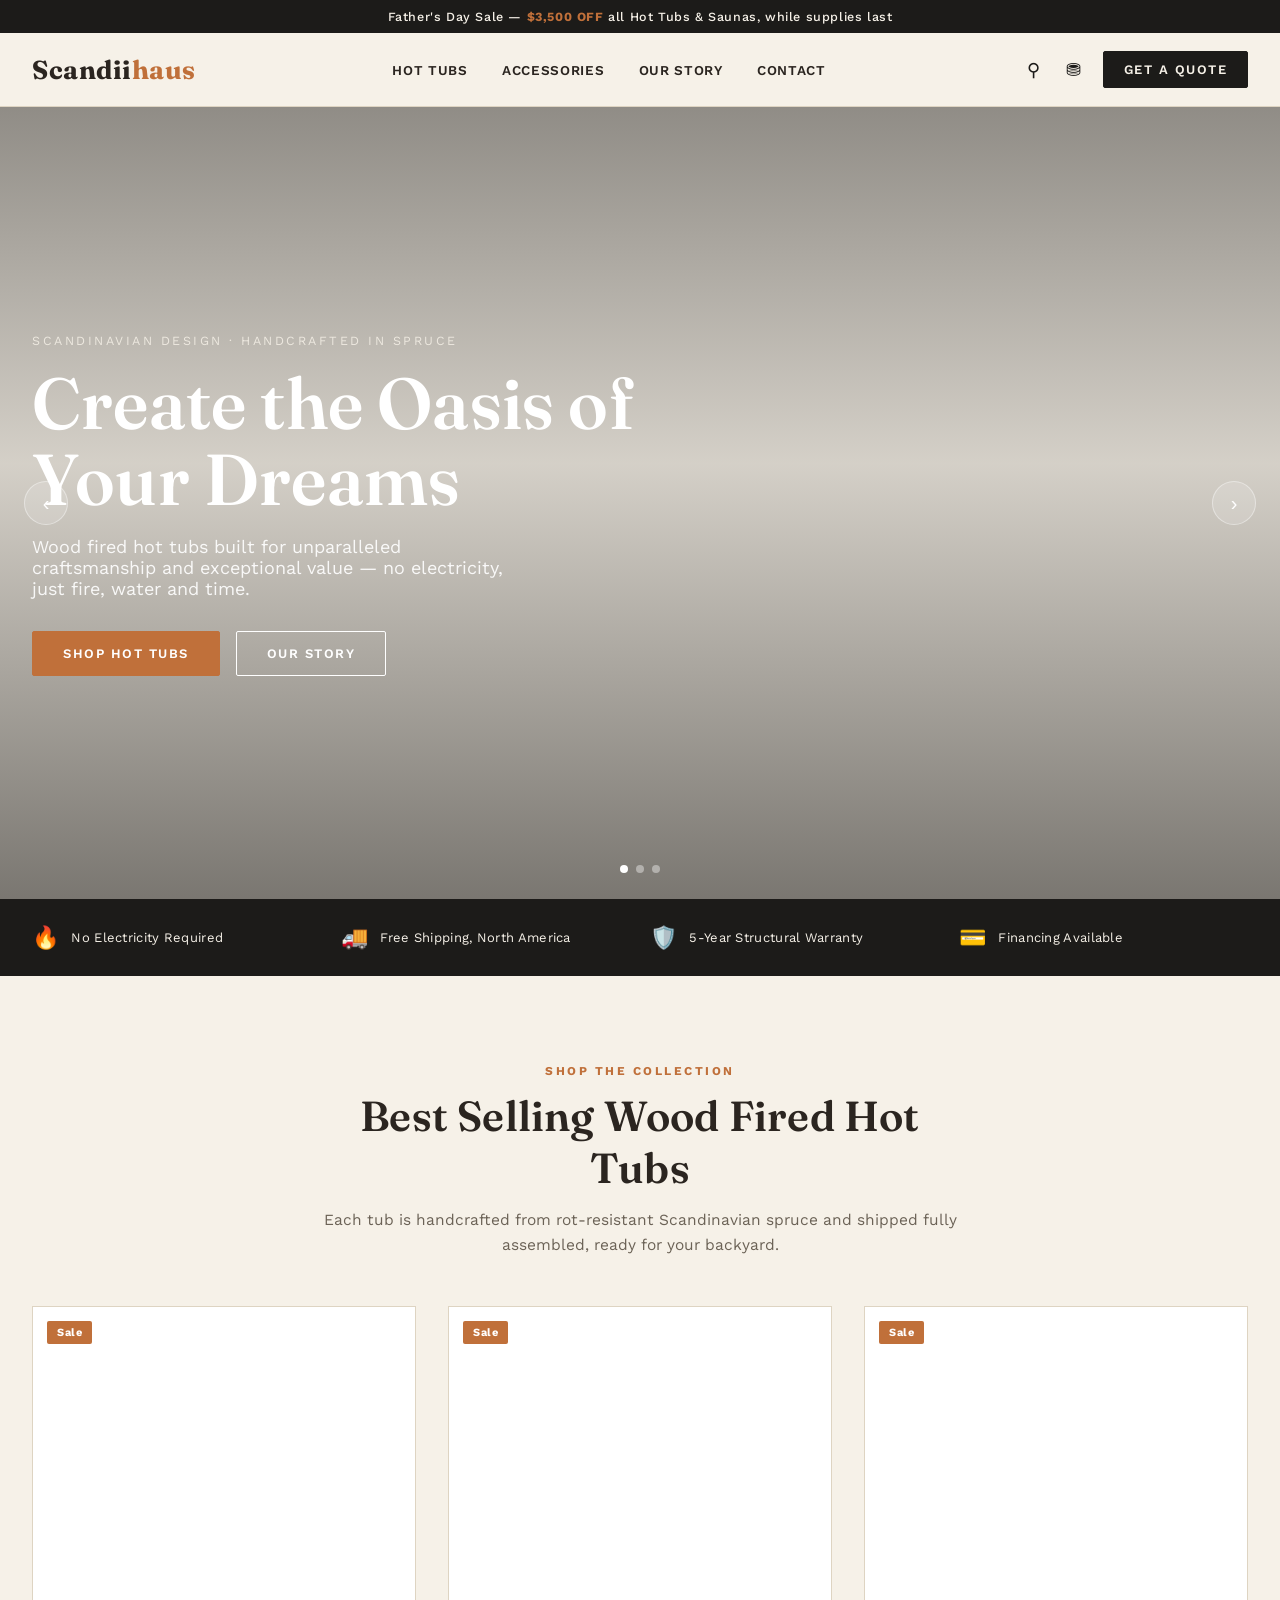
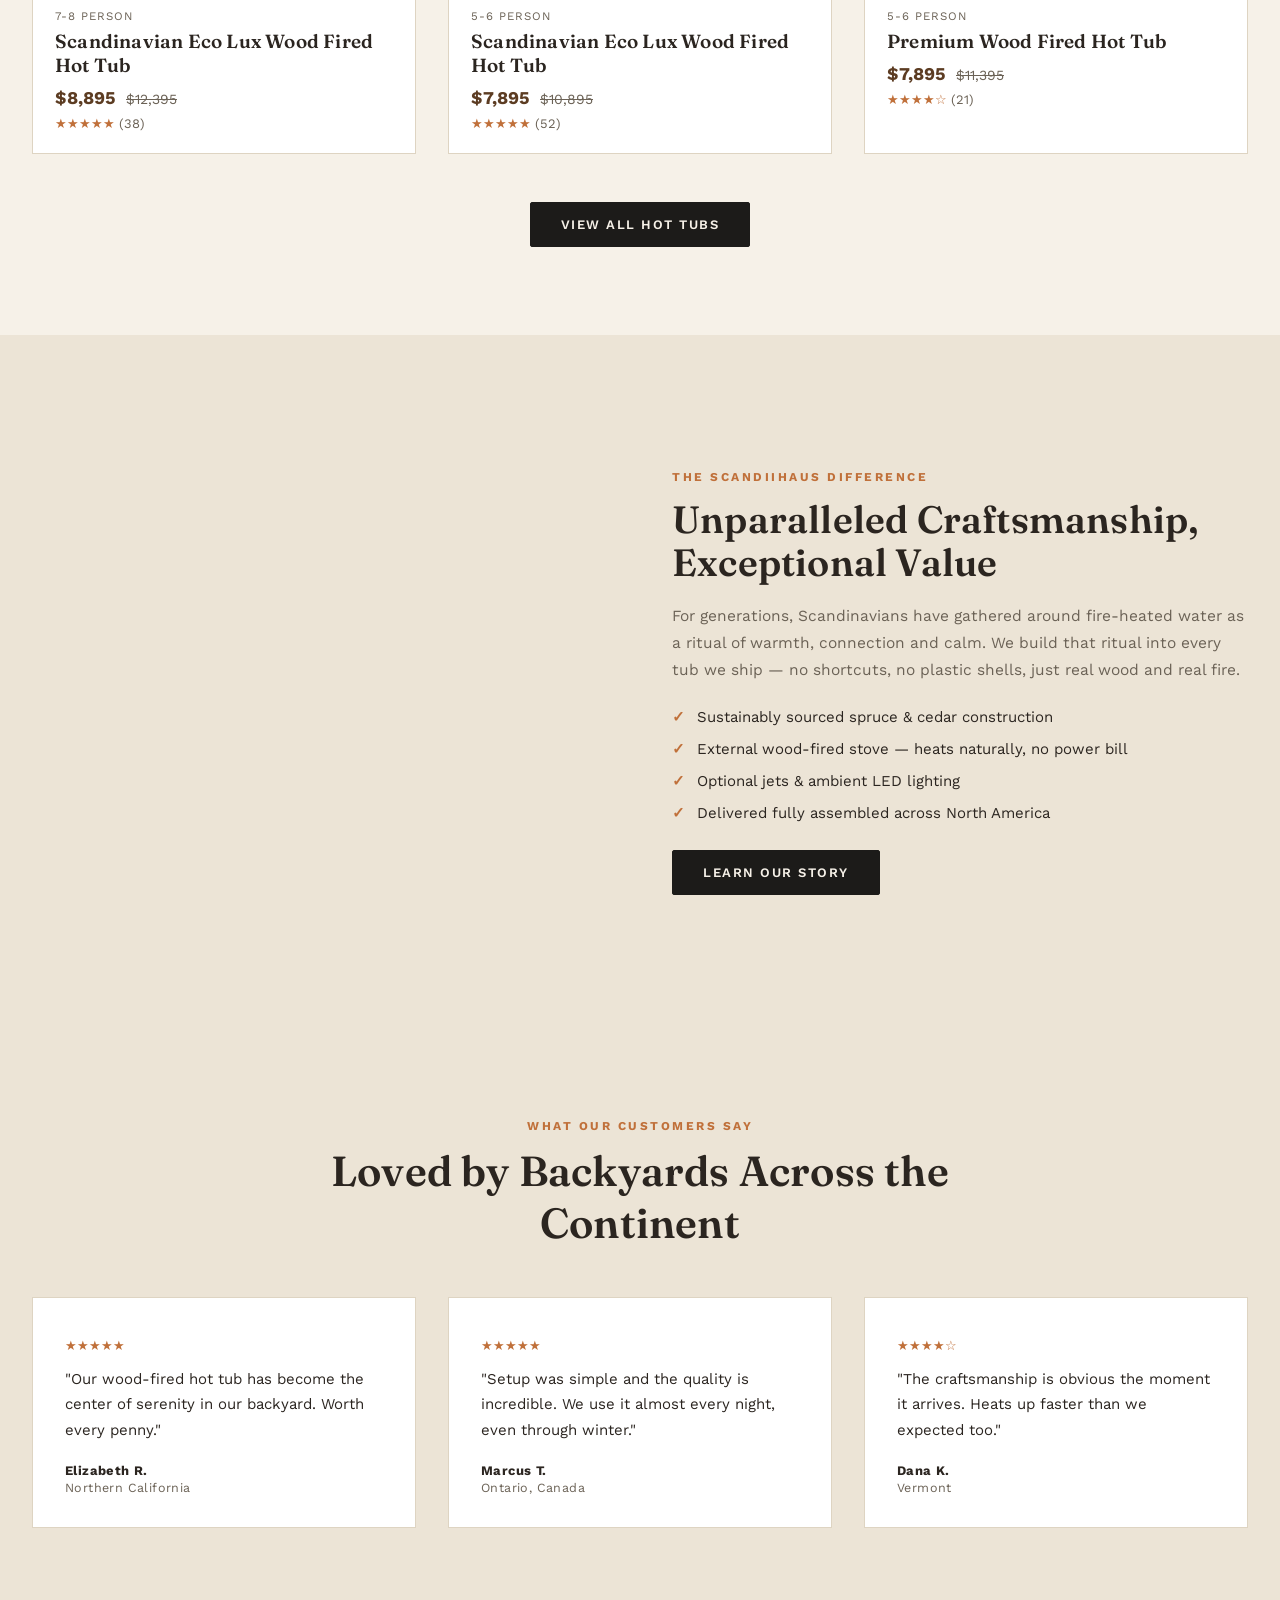
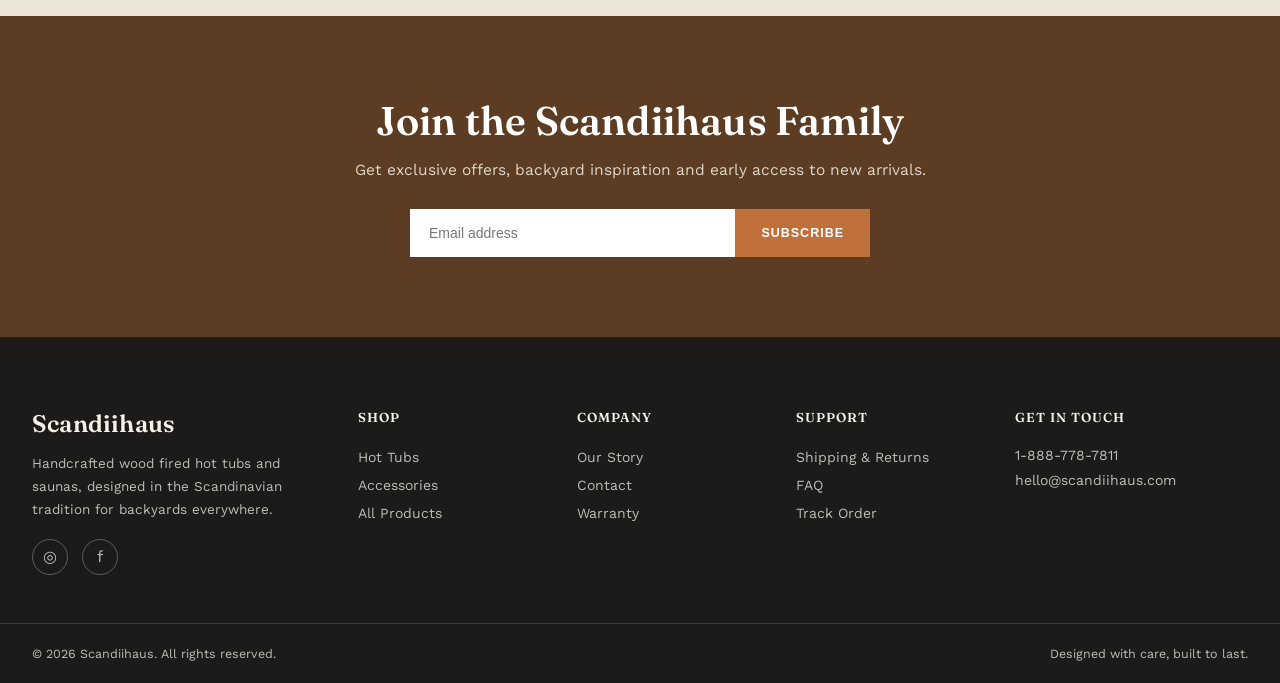
==== index.html @ f9e0d04f "Initial commit: Scandiihaus wood fired hot tub site Static site rebuilding scandiihaus.com off Wix, " ====
<!DOCTYPE html>
<html lang="en">
<head>
<meta charset="UTF-8">
<meta name="viewport" content="width=device-width, initial-scale=1.0">
<title>Scandiihaus | Wood Fired Hot Tubs &amp; Saunas — Create the Oasis of Your Dreams</title>
<meta name="description" content="Handcrafted Scandinavian wood fired hot tubs. Unparalleled craftsmanship, exceptional value, free shipping across North America.">
<link rel="preconnect" href="https://fonts.googleapis.com">
<link rel="preconnect" href="https://fonts.gstatic.com" crossorigin>
<link href="https://fonts.googleapis.com/css2?family=Fraunces:opsz,wght@9..144,500;9..144,600;9..144,700&family=Work+Sans:wght@400;500;600;700&display=swap" rel="stylesheet">
<link rel="stylesheet" href="css/style.css">
</head>
<body>

<div class="announce-bar">Father's Day Sale — <span>$3,500 OFF</span> all Hot Tubs &amp; Saunas, while supplies last</div>

<header class="site-header">
  <div class="nav-main">
    <button class="hamburger" id="hamburgerBtn" aria-label="Open menu">☰</button>
    <a href="index.html" class="nav-logo">Scandii<span>haus</span></a>
    <ul class="nav-links">
      <li class="has-dropdown">
        <a href="shop.html">Hot Tubs</a>
        <div class="dropdown">
          <div class="dropdown-col">
            <h4>Shop Hot Tubs</h4>
            <a href="shop.html?cat=hot-tubs">All Hot Tubs</a>
            <a href="product.html?id=eco-lux-7-8">Eco Lux 7-8 Person</a>
            <a href="product.html?id=eco-lux-5-6">Eco Lux 5-6 Person</a>
            <a href="product.html?id=premium-5-6">Premium 5-6 Person</a>
          </div>
          <div class="dropdown-col">
            <h4>Accessories</h4>
            <a href="shop.html?cat=accessories">All Accessories</a>
            <a href="product.html?id=insulated-cover">Insulated Covers</a>
            <a href="product.html?id=led-light-kit">LED Light Kits</a>
            <a href="product.html?id=hot-tub-steps">Cedar Steps</a>
          </div>
          <div class="dropdown-promo">
            <img src="https://images.unsplash.com/photo-1571055107559-3e67626fa8be?q=80&w=600&auto=format&fit=crop" alt="Eco Lux hot tub">
            <p>Save up to $3,500 this week</p>
          </div>
        </div>
      </li>
      <li><a href="shop.html?cat=accessories">Accessories</a></li>
      <li><a href="about.html">Our Story</a></li>
      <li><a href="contact.html">Contact</a></li>
    </ul>
    <div class="nav-right">
      <button class="nav-icon-btn" aria-label="Search">⚲</button>
      <button class="nav-icon-btn" id="cartBtn" aria-label="Cart">⛃<span class="cart-dot" id="cartDot"></span></button>
      <a href="contact.html" class="help-link btn btn-dark" style="padding:10px 20px;">Get a Quote</a>
    </div>
  </div>
</header>

<div class="mobile-nav-overlay" id="mobileNavOverlay">
  <button class="mobile-nav-close" id="mobileNavClose">×</button>
  <a href="shop.html?cat=hot-tubs">Hot Tubs</a>
  <a href="shop.html?cat=accessories">Accessories</a>
  <a href="about.html">Our Story</a>
  <a href="contact.html">Contact</a>
</div>

<section class="hero">
  <div class="hero-slide active" style="background-image:url('https://images.unsplash.com/photo-1571055107559-3e67626fa8be?q=80&w=1800&auto=format&fit=crop')"></div>
  <div class="hero-slide" style="background-image:url('https://images.unsplash.com/photo-1551734995-4dc7e5e4f8c5?q=80&w=1800&auto=format&fit=crop')"></div>
  <div class="hero-slide" style="background-image:url('https://images.unsplash.com/photo-1518684079-3c830dcef090?q=80&w=1800&auto=format&fit=crop')"></div>
  <div class="hero-overlay"></div>
  <button class="hero-arrow left" aria-label="Previous slide">‹</button>
  <button class="hero-arrow right" aria-label="Next slide">›</button>
  <div class="hero-content">
    <span class="eyebrow">Scandinavian Design · Handcrafted in Spruce</span>
    <h1>Create the Oasis of Your Dreams</h1>
    <p class="sub">Wood fired hot tubs built for unparalleled craftsmanship and exceptional value — no electricity, just fire, water and time.</p>
    <div class="hero-cta">
      <a href="shop.html" class="btn btn-ember">Shop Hot Tubs</a>
      <a href="about.html" class="btn btn-outline-light">Our Story</a>
    </div>
  </div>
  <div class="hero-dots">
    <span class="active"></span><span></span><span></span>
  </div>
</section>

<button class="scroll-top-btn" id="scrollTopBtn" aria-label="Scroll to top">↑</button>

<section class="usp-strip">
  <div class="container">
    <div class="usp-item"><span class="icon">🔥</span> No Electricity Required</div>
    <div class="usp-item"><span class="icon">🚚</span> Free Shipping, North America</div>
    <div class="usp-item"><span class="icon">🛡️</span> 5-Year Structural Warranty</div>
    <div class="usp-item"><span class="icon">💳</span> Financing Available</div>
  </div>
</section>

<section class="section-pad">
  <div class="container">
    <div class="section-head">
      <span class="eyebrow">Shop the Collection</span>
      <h2>Best Selling Wood Fired Hot Tubs</h2>
      <p>Each tub is handcrafted from rot-resistant Scandinavian spruce and shipped fully assembled, ready for your backyard.</p>
    </div>
    <div class="product-grid" id="homeProductGrid"></div>
    <div style="text-align:center;margin-top:48px;">
      <a href="shop.html" class="btn btn-dark">View All Hot Tubs</a>
    </div>
  </div>
</section>

<section class="section-pad" style="background:var(--cream-dark);">
  <div class="container">
    <div class="split">
      <div class="img-box" style="background-image:url('https://images.unsplash.com/photo-1601233749377-c1b2b6f6a8c6?q=80&w=1200&auto=format&fit=crop')"></div>
      <div class="split-text">
        <span class="eyebrow">The Scandiihaus Difference</span>
        <h2>Unparalleled Craftsmanship, Exceptional Value</h2>
        <p>For generations, Scandinavians have gathered around fire-heated water as a ritual of warmth, connection and calm. We build that ritual into every tub we ship — no shortcuts, no plastic shells, just real wood and real fire.</p>
        <ul class="feature-list">
          <li><span class="tick">✓</span> Sustainably sourced spruce &amp; cedar construction</li>
          <li><span class="tick">✓</span> External wood-fired stove — heats naturally, no power bill</li>
          <li><span class="tick">✓</span> Optional jets &amp; ambient LED lighting</li>
          <li><span class="tick">✓</span> Delivered fully assembled across North America</li>
        </ul>
        <a href="about.html" class="btn btn-dark" style="margin-top:28px;">Learn Our Story</a>
      </div>
    </div>
  </div>
</section>

<section class="section-pad testimonial-strip">
  <div class="container">
    <div class="section-head">
      <span class="eyebrow">What Our Customers Say</span>
      <h2>Loved by Backyards Across the Continent</h2>
    </div>
    <div class="testimonial-grid">
      <div class="testimonial-card">
        <div class="stars">★★★★★</div>
        <p class="quote">"Our wood-fired hot tub has become the center of serenity in our backyard. Worth every penny."</p>
        <p class="who">Elizabeth R.<span>Northern California</span></p>
      </div>
      <div class="testimonial-card">
        <div class="stars">★★★★★</div>
        <p class="quote">"Setup was simple and the quality is incredible. We use it almost every night, even through winter."</p>
        <p class="who">Marcus T.<span>Ontario, Canada</span></p>
      </div>
      <div class="testimonial-card">
        <div class="stars">★★★★☆</div>
        <p class="quote">"The craftsmanship is obvious the moment it arrives. Heats up faster than we expected too."</p>
        <p class="who">Dana K.<span>Vermont</span></p>
      </div>
    </div>
  </div>
</section>

<section class="cta-banner">
  <h2>Join the Scandiihaus Family</h2>
  <p>Get exclusive offers, backyard inspiration and early access to new arrivals.</p>
  <form class="newsletter-form" onsubmit="event.preventDefault(); alert('Thanks for subscribing!');">
    <input type="email" placeholder="Email address" required>
    <button type="submit">Subscribe</button>
  </form>
</section>

<footer class="site-footer">
  <div class="footer-top">
    <div class="footer-brand">
      <h3>Scandiihaus</h3>
      <p>Handcrafted wood fired hot tubs and saunas, designed in the Scandinavian tradition for backyards everywhere.</p>
      <div class="footer-social">
        <a href="#" aria-label="Instagram">◎</a>
        <a href="#" aria-label="Facebook">f</a>
      </div>
    </div>
    <div class="footer-col">
      <h4>Shop</h4>
      <a href="shop.html?cat=hot-tubs">Hot Tubs</a>
      <a href="shop.html?cat=accessories">Accessories</a>
      <a href="shop.html">All Products</a>
    </div>
    <div class="footer-col">
      <h4>Company</h4>
      <a href="about.html">Our Story</a>
      <a href="contact.html">Contact</a>
      <a href="contact.html">Warranty</a>
    </div>
    <div class="footer-col">
      <h4>Support</h4>
      <a href="contact.html">Shipping &amp; Returns</a>
      <a href="contact.html">FAQ</a>
      <a href="contact.html">Track Order</a>
    </div>
    <div class="footer-col footer-newsletter">
      <h4>Get In Touch</h4>
      <p>1-888-778-7811<br>hello@scandiihaus.com</p>
    </div>
  </div>
  <div class="footer-bottom">
    <p>© 2026 Scandiihaus. All rights reserved.</p>
    <p>Designed with care, built to last.</p>
  </div>
</footer>

<div class="cart-overlay" id="cartOverlay"></div>
<aside class="cart-sidebar" id="cartSidebar">
  <div class="cart-header">
    <h3>Your Bag</h3>
    <button class="cart-close" id="cartClose">×</button>
  </div>
  <div class="cart-items" id="cartItems"></div>
  <div class="cart-footer">
    <div class="cart-subtotal"><span>Subtotal</span><span id="cartSubtotal">$0.00</span></div>
    <button class="btn btn-dark btn-block" id="checkoutBtn">Checkout</button>
  </div>
</aside>

<script src="js/main.js"></script>
<script>
loadProducts().then((products) => {
  const featured = products.filter(p => p.category === 'hot-tubs');
  const grid = document.getElementById('homeProductGrid');
  grid.innerHTML = featured.map(p => `
    <a href="product.html?id=${p.id}" class="product-card">
      <div class="thumb">
        ${p.badge ? `<span class="badge">${p.badge}</span>` : ''}
        <div class="img-box" style="background-image:url('${p.image}')"></div>
      </div>
      <div class="info">
        <p class="cap">${p.capacity}</p>
        <h3>${p.name}</h3>
        <div class="price-row">
          <span class="price-now">$${p.price.toLocaleString()}</span>
          ${p.compareAt ? `<span class="price-was">$${p.compareAt.toLocaleString()}</span>` : ''}
        </div>
        <div class="stars">${starString(p.rating)} <span style="color:var(--text-muted);">(${p.reviews})</span></div>
      </div>
    </a>`).join('');
});
</script>
</body>
</html>
---- css/style.css ----
/* ===== Design tokens ===== */
:root{
  --charcoal:#1c1b19;
  --charcoal-soft:#2a2824;
  --cream:#f6f1e8;
  --cream-dark:#ece4d6;
  --wood:#7a5230;
  --wood-dark:#5c3c22;
  --ember:#c0703a;
  --ember-dark:#a4582a;
  --text:#2b2520;
  --text-muted:#6b6256;
  --white:#ffffff;
  --border:#ded4c2;
  --radius:2px;
  --serif:'Fraunces', Georgia, serif;
  --sans:'Work Sans', Arial, sans-serif;
  --maxw:1280px;
}

*{box-sizing:border-box;}
html{scroll-behavior:smooth;}
body{
  margin:0;
  font-family:var(--sans);
  color:var(--text);
  background:var(--cream);
  -webkit-font-smoothing:antialiased;
}
img{max-width:100%;display:block;}
a{color:inherit;text-decoration:none;}
ul{margin:0;padding:0;list-style:none;}
h1,h2,h3,h4{font-family:var(--serif);font-weight:600;margin:0;letter-spacing:.2px;}
p{margin:0;}
.container{max-width:var(--maxw);margin:0 auto;padding:0 32px;}
section{position:relative;}

.btn{
  display:inline-flex;align-items:center;justify-content:center;gap:8px;
  padding:14px 30px;font-family:var(--sans);font-size:13px;font-weight:600;
  letter-spacing:1.5px;text-transform:uppercase;border:1px solid var(--charcoal);
  border-radius:var(--radius);cursor:pointer;transition:all .25s ease;background:transparent;color:var(--charcoal);
}
.btn-dark{background:var(--charcoal);color:var(--cream);border-color:var(--charcoal);}
.btn-dark:hover{background:var(--wood-dark);border-color:var(--wood-dark);}
.btn-ember{background:var(--ember);color:#fff;border-color:var(--ember);}
.btn-ember:hover{background:var(--ember-dark);border-color:var(--ember-dark);}
.btn-outline-light{border-color:#fff;color:#fff;}
.btn-outline-light:hover{background:#fff;color:var(--charcoal);}
.btn-block{width:100%;}

/* ===== Top announcement bar ===== */
.announce-bar{
  background:var(--charcoal);color:var(--cream);
  text-align:center;font-size:12.5px;letter-spacing:.6px;
  padding:9px 16px;font-weight:500;
}
.announce-bar span{color:var(--ember);font-weight:700;}

/* ===== Header ===== */
.site-header{
  position:sticky;top:0;z-index:500;background:var(--cream);
  border-bottom:1px solid var(--border);
}
.nav-main{
  max-width:var(--maxw);margin:0 auto;padding:18px 32px;
  display:flex;align-items:center;justify-content:space-between;gap:24px;
}
.nav-logo{font-family:var(--serif);font-size:26px;font-weight:700;letter-spacing:.5px;white-space:nowrap;}
.nav-logo span{color:var(--ember);}
.nav-links{display:flex;align-items:center;gap:34px;}
.nav-links>li{position:relative;}
.nav-links a{font-size:13.5px;font-weight:600;letter-spacing:.7px;text-transform:uppercase;padding:6px 0;}
.nav-links a:hover{color:var(--ember);}
.nav-right{display:flex;align-items:center;gap:18px;}
.nav-icon-btn{
  background:none;border:none;font-size:18px;cursor:pointer;color:var(--charcoal);
  position:relative;padding:4px;
}
.cart-dot{
  position:absolute;top:-2px;right:-4px;background:var(--ember);color:#fff;
  font-size:10px;font-weight:700;border-radius:50%;width:16px;height:16px;
  display:flex;align-items:center;justify-content:center;
}
.hamburger{display:none;background:none;border:none;font-size:22px;cursor:pointer;}

/* dropdown */
.has-dropdown{position:relative;}
.dropdown{
  position:absolute;top:calc(100% + 18px);left:50%;transform:translateX(-50%);
  background:var(--white);border:1px solid var(--border);min-width:560px;
  display:none;padding:28px;gap:36px;box-shadow:0 18px 40px rgba(0,0,0,.12);
}
.has-dropdown:hover .dropdown{display:flex;}
.dropdown-col h4{font-size:11px;letter-spacing:1px;text-transform:uppercase;color:var(--text-muted);margin-bottom:14px;}
.dropdown-col a{display:block;font-size:14px;font-weight:500;text-transform:none;letter-spacing:0;padding:6px 0;}
.dropdown-col a:hover{color:var(--ember);}
.dropdown-promo{width:200px;}
.dropdown-promo img{height:130px;object-fit:cover;border-radius:var(--radius);}
.dropdown-promo p{margin-top:10px;font-size:13px;font-weight:600;}

.mobile-nav-overlay{
  position:fixed;inset:0;background:var(--charcoal);z-index:900;
  display:flex;flex-direction:column;gap:22px;padding:90px 32px 32px;
  transform:translateX(-100%);transition:transform .35s ease;
}
.mobile-nav-overlay.open{transform:translateX(0);}
.mobile-nav-overlay a{color:var(--cream);font-size:20px;font-family:var(--serif);}
.mobile-nav-close{position:absolute;top:24px;right:24px;background:none;border:none;color:var(--cream);font-size:28px;cursor:pointer;}

/* ===== Hero ===== */
.hero{
  position:relative;height:88vh;min-height:560px;overflow:hidden;
  display:flex;align-items:center;
}
.hero-slide{
  position:absolute;inset:0;background-size:cover;background-position:center;
  opacity:0;transition:opacity 1s ease;
}
.hero-slide.active{opacity:1;}
.hero-overlay{position:absolute;inset:0;background:linear-gradient(180deg,rgba(20,18,15,.45) 0%,rgba(20,18,15,.15) 45%,rgba(20,18,15,.55) 100%);}
.hero-content{position:relative;z-index:2;color:#fff;max-width:var(--maxw);margin:0 auto;padding:0 32px;width:100%;}
.hero-content .eyebrow{display:inline-block;font-size:12.5px;letter-spacing:2.5px;text-transform:uppercase;color:var(--cream);opacity:.85;margin-bottom:18px;}
.hero-content h1{font-size:clamp(38px,6vw,72px);line-height:1.05;max-width:680px;margin-bottom:18px;}
.hero-content p.sub{font-size:18px;max-width:480px;margin-bottom:32px;color:rgba(255,255,255,.9);}
.hero-cta{display:flex;gap:16px;flex-wrap:wrap;}
.hero-arrow{
  position:absolute;top:50%;transform:translateY(-50%);z-index:3;
  background:rgba(255,255,255,.15);border:1px solid rgba(255,255,255,.4);color:#fff;
  width:44px;height:44px;border-radius:50%;cursor:pointer;font-size:20px;
}
.hero-arrow.left{left:24px;}.hero-arrow.right{right:24px;}
.hero-dots{position:absolute;bottom:26px;left:50%;transform:translateX(-50%);display:flex;gap:8px;z-index:3;}
.hero-dots span{width:8px;height:8px;border-radius:50%;background:rgba(255,255,255,.4);cursor:pointer;}
.hero-dots span.active{background:#fff;}

/* ===== USP strip ===== */
.usp-strip{background:var(--charcoal);color:var(--cream);}
.usp-strip .container{
  display:grid;grid-template-columns:repeat(4,1fr);
  padding:26px 32px;gap:20px;
}
.usp-item{display:flex;align-items:center;gap:12px;font-size:13px;letter-spacing:.3px;}
.usp-item .icon{font-size:22px;color:var(--ember);}

/* ===== Section heading ===== */
.section-head{text-align:center;max-width:640px;margin:0 auto 48px;}
.section-head .eyebrow{display:block;font-size:12px;letter-spacing:2.5px;text-transform:uppercase;color:var(--ember);font-weight:700;margin-bottom:12px;}
.section-head h2{font-size:clamp(28px,4vw,42px);margin-bottom:14px;}
.section-head p{color:var(--text-muted);font-size:15.5px;line-height:1.6;}

.section-pad{padding:88px 0;}

/* ===== Category grid ===== */
.category-grid{
  display:grid;grid-template-columns:repeat(3,1fr);gap:24px;
}
.category-cell{position:relative;display:block;height:420px;overflow:hidden;border-radius:var(--radius);}
.category-cell .img-box{position:absolute;inset:0;background-size:cover;background-position:center;transition:transform .6s ease;}
.category-cell:hover .img-box{transform:scale(1.06);}
.category-cell::after{content:"";position:absolute;inset:0;background:linear-gradient(180deg,rgba(0,0,0,0) 40%,rgba(0,0,0,.65) 100%);}
.category-cell .cat-label{position:absolute;left:24px;bottom:24px;z-index:2;color:#fff;}
.category-cell .cat-label h3{font-size:24px;margin-bottom:6px;}
.category-cell .cat-label span{font-size:13px;letter-spacing:.6px;text-decoration:underline;}

/* ===== Product grid ===== */
.product-grid{display:grid;grid-template-columns:repeat(3,1fr);gap:32px;}
.product-card{display:block;background:var(--white);border:1px solid var(--border);overflow:hidden;transition:box-shadow .25s ease;}
.product-card:hover{box-shadow:0 16px 32px rgba(0,0,0,.08);}
.product-card .thumb{position:relative;height:280px;overflow:hidden;}
.product-card .thumb img,.product-card .thumb .img-box{width:100%;height:100%;object-fit:cover;background-size:cover;background-position:center;transition:transform .5s ease;}
.product-card:hover .thumb img,.product-card:hover .thumb .img-box{transform:scale(1.05);}
.badge{position:absolute;top:14px;left:14px;background:var(--ember);color:#fff;font-size:11px;font-weight:700;letter-spacing:.6px;padding:5px 10px;border-radius:var(--radius);}
.product-card .info{padding:22px;}
.product-card .cap{font-size:11.5px;letter-spacing:1px;text-transform:uppercase;color:var(--text-muted);margin-bottom:6px;}
.product-card h3{font-size:19px;margin-bottom:10px;}
.price-row{display:flex;align-items:baseline;gap:10px;}
.price-now{font-size:18px;font-weight:700;color:var(--wood-dark);}
.price-was{font-size:14px;color:var(--text-muted);text-decoration:line-through;}
.stars{color:var(--ember);font-size:13px;margin-top:8px;}

/* ===== Story / split section ===== */
.split{display:grid;grid-template-columns:1fr 1fr;gap:64px;align-items:center;}
.split .img-box{height:520px;background-size:cover;background-position:center;border-radius:var(--radius);}
.split-text .eyebrow{display:block;font-size:12px;letter-spacing:2.5px;text-transform:uppercase;color:var(--ember);font-weight:700;margin-bottom:14px;}
.split-text h2{font-size:clamp(26px,3.6vw,38px);margin-bottom:18px;line-height:1.15;}
.split-text p{color:var(--text-muted);font-size:15.5px;line-height:1.75;margin-bottom:16px;}
.feature-list{margin-top:24px;display:flex;flex-direction:column;gap:14px;}
.feature-list li{display:flex;gap:12px;font-size:15px;align-items:flex-start;}
.feature-list li .tick{color:var(--ember);font-weight:700;}

.split.reverse{grid-template-columns:1fr 1fr;}
.split.reverse .img-box{order:2;}
.split.reverse .split-text{order:1;}

/* ===== Testimonials ===== */
.testimonial-strip{background:var(--cream-dark);}
.testimonial-grid{display:grid;grid-template-columns:repeat(3,1fr);gap:32px;}
.testimonial-card{background:var(--white);padding:32px;border:1px solid var(--border);}
.testimonial-card .stars{margin-bottom:14px;}
.testimonial-card p.quote{font-size:15px;line-height:1.7;color:var(--text);margin-bottom:20px;}
.testimonial-card .who{font-size:13px;font-weight:700;letter-spacing:.4px;}
.testimonial-card .who span{display:block;font-weight:400;color:var(--text-muted);font-size:12.5px;margin-top:2px;}

/* ===== FAQ ===== */
.faq-list{max-width:760px;margin:0 auto;}
.faq-item{border-bottom:1px solid var(--border);}
.faq-q{display:flex;justify-content:space-between;align-items:center;padding:22px 4px;cursor:pointer;font-weight:600;font-size:15.5px;}
.faq-q .plus{font-size:20px;color:var(--ember);transition:transform .25s ease;}
.faq-item.open .faq-q .plus{transform:rotate(45deg);}
.faq-a{max-height:0;overflow:hidden;transition:max-height .3s ease;}
.faq-item.open .faq-a{max-height:300px;}
.faq-a p{padding:0 4px 22px;color:var(--text-muted);font-size:14.5px;line-height:1.7;}

/* ===== Newsletter / CTA ===== */
.cta-banner{background:var(--wood-dark);color:var(--cream);text-align:center;padding:80px 32px;}
.cta-banner h2{font-size:clamp(26px,4vw,40px);margin-bottom:16px;color:#fff;}
.cta-banner p{color:rgba(246,241,232,.85);margin-bottom:30px;font-size:15.5px;}
.newsletter-form{display:flex;justify-content:center;gap:0;max-width:460px;margin:0 auto;}
.newsletter-form input{flex:1;padding:15px 18px;border:1px solid transparent;font-size:14px;background:#fff;color:var(--text);}
.newsletter-form button{padding:15px 26px;border:none;background:var(--ember);color:#fff;font-weight:700;letter-spacing:1px;text-transform:uppercase;font-size:12.5px;cursor:pointer;}
.newsletter-form button:hover{background:var(--ember-dark);}

/* ===== Instagram strip ===== */
.insta-grid{display:grid;grid-template-columns:repeat(6,1fr);gap:6px;}
.insta-grid .img-box{height:160px;background-size:cover;background-position:center;}

/* ===== Footer ===== */
.site-footer{background:var(--charcoal);color:rgba(246,241,232,.75);}
.footer-top{padding:72px 32px 48px;display:grid;grid-template-columns:1.6fr 1fr 1fr 1fr 1.3fr;gap:40px;}
.footer-brand h3{color:var(--cream);font-size:24px;margin-bottom:14px;}
.footer-brand p{font-size:13.5px;line-height:1.7;max-width:260px;}
.footer-social{display:flex;gap:14px;margin-top:18px;}
.footer-social a{width:36px;height:36px;border:1px solid rgba(246,241,232,.3);border-radius:50%;display:flex;align-items:center;justify-content:center;}
.footer-social a:hover{background:var(--ember);border-color:var(--ember);}
.footer-col h4{color:var(--cream);font-size:13px;letter-spacing:1px;text-transform:uppercase;margin-bottom:18px;}
.footer-col a{display:block;font-size:14px;padding:6px 0;color:rgba(246,241,232,.75);}
.footer-col a:hover{color:var(--ember);}
.footer-col p{font-size:14px;line-height:1.8;}
.footer-newsletter input{width:100%;padding:13px 14px;border:1px solid rgba(246,241,232,.25);background:transparent;color:var(--cream);font-size:13.5px;margin-bottom:10px;}
.footer-newsletter input::placeholder{color:rgba(246,241,232,.5);}
.footer-bottom{border-top:1px solid rgba(246,241,232,.15);padding:22px 32px;display:flex;justify-content:space-between;flex-wrap:wrap;gap:12px;font-size:12.5px;}

/* ===== Page header (shop/about/contact) ===== */
.page-header{
  background:linear-gradient(180deg,rgba(20,18,15,.55),rgba(20,18,15,.55)),url('https://images.unsplash.com/photo-1571055107559-3e67626fa8be?q=80&w=1600&auto=format&fit=crop') center/cover;
  padding:120px 32px 60px;color:#fff;text-align:center;
}
.page-header h1{font-size:clamp(32px,5vw,52px);margin-bottom:12px;}
.breadcrumb{font-size:13px;letter-spacing:.6px;opacity:.85;text-transform:uppercase;}
.breadcrumb a{text-decoration:underline;}

/* ===== Shop filters ===== */
.shop-layout{display:grid;grid-template-columns:240px 1fr;gap:40px;}
.filter-block{margin-bottom:32px;}
.filter-block h4{font-size:13px;letter-spacing:.8px;text-transform:uppercase;margin-bottom:14px;}
.filter-block label{display:flex;align-items:center;gap:10px;font-size:14.5px;padding:6px 0;cursor:pointer;}
.shop-toolbar{display:flex;justify-content:space-between;align-items:center;margin-bottom:28px;border-bottom:1px solid var(--border);padding-bottom:18px;}
.shop-toolbar select{padding:8px 12px;border:1px solid var(--border);background:#fff;font-size:13.5px;}
.shop-grid-wrap .product-grid{grid-template-columns:repeat(3,1fr);}

/* ===== Product detail ===== */
.product-detail{display:grid;grid-template-columns:1fr 1fr;gap:56px;padding:64px 0;}
.gallery-main{height:520px;background-size:cover;background-position:center;border-radius:var(--radius);margin-bottom:14px;}
.gallery-thumbs{display:grid;grid-template-columns:repeat(4,1fr);gap:10px;}
.gallery-thumbs .img-box{height:90px;background-size:cover;background-position:center;cursor:pointer;border:2px solid transparent;}
.gallery-thumbs .img-box.active{border-color:var(--ember);}
.pd-title h1{font-size:30px;margin-bottom:10px;}
.pd-price{display:flex;align-items:baseline;gap:12px;margin:14px 0 18px;}
.pd-price .now{font-size:26px;font-weight:700;color:var(--wood-dark);}
.pd-price .was{font-size:16px;text-decoration:line-through;color:var(--text-muted);}
.pd-save{display:inline-block;background:#e9f3ea;color:#2e6b3a;font-size:12px;font-weight:700;padding:4px 10px;border-radius:var(--radius);margin-bottom:18px;}
.pd-desc{color:var(--text-muted);font-size:14.5px;line-height:1.75;margin-bottom:24px;}
.option-group{margin-bottom:22px;}
.option-group h4{font-size:12.5px;letter-spacing:.8px;text-transform:uppercase;margin-bottom:10px;}
.option-pills{display:flex;gap:10px;flex-wrap:wrap;}
.option-pill{padding:10px 18px;border:1px solid var(--border);font-size:13.5px;cursor:pointer;border-radius:var(--radius);}
.option-pill.active{border-color:var(--charcoal);background:var(--charcoal);color:#fff;}
.qty-row{display:flex;align-items:center;gap:16px;margin:22px 0;}
.qty-control{display:flex;align-items:center;border:1px solid var(--border);}
.qty-control button{width:38px;height:42px;border:none;background:none;font-size:16px;cursor:pointer;}
.qty-control input{width:42px;text-align:center;border:none;font-size:14px;}
.pd-actions{display:flex;flex-direction:column;gap:12px;}
.pd-trust{display:flex;flex-wrap:wrap;gap:18px;margin-top:26px;font-size:13px;color:var(--text-muted);}
.pd-trust span{display:flex;align-items:center;gap:6px;}
.accordion-group{margin-top:32px;border-top:1px solid var(--border);}

/* ===== About ===== */
.values-grid{display:grid;grid-template-columns:repeat(3,1fr);gap:32px;}
.value-card{text-align:center;padding:36px 24px;background:var(--white);border:1px solid var(--border);}
.value-card .icon{font-size:30px;color:var(--ember);margin-bottom:16px;}
.value-card h3{font-size:18px;margin-bottom:10px;}
.value-card p{font-size:14px;color:var(--text-muted);line-height:1.7;}

.stats-row{display:grid;grid-template-columns:repeat(4,1fr);text-align:center;}
.stats-row .stat h3{font-size:40px;color:var(--ember);margin-bottom:6px;}
.stats-row .stat p{font-size:13px;letter-spacing:.5px;text-transform:uppercase;color:var(--text-muted);}

/* ===== Contact ===== */
.contact-layout{display:grid;grid-template-columns:1fr 1fr;gap:56px;}
.contact-form-card{background:var(--white);border:1px solid var(--border);padding:40px;}
.form-row{display:grid;grid-template-columns:1fr 1fr;gap:16px;margin-bottom:16px;}
.form-field{margin-bottom:16px;}
.form-field label{display:block;font-size:12.5px;letter-spacing:.5px;text-transform:uppercase;margin-bottom:8px;font-weight:600;}
.form-field input,.form-field textarea,.form-field select{
  width:100%;padding:13px 14px;border:1px solid var(--border);font-size:14.5px;font-family:var(--sans);background:#fff;
}
.contact-info-card{display:flex;flex-direction:column;gap:28px;}
.info-item{display:flex;gap:16px;align-items:flex-start;}
.info-item .icon{font-size:22px;color:var(--ember);margin-top:2px;}
.info-item h4{font-size:15px;margin-bottom:4px;}
.info-item p{font-size:14px;color:var(--text-muted);line-height:1.6;}
.map-box{height:260px;background:#ddd6c6 url('https://images.unsplash.com/photo-1524661135-423995f22d0b?q=80&w=900&auto=format&fit=crop') center/cover;border-radius:var(--radius);}

/* ===== Cart sidebar ===== */
.cart-overlay{position:fixed;inset:0;background:rgba(0,0,0,.45);z-index:998;opacity:0;pointer-events:none;transition:opacity .3s ease;}
.cart-overlay.open{opacity:1;pointer-events:auto;}
.cart-sidebar{
  position:fixed;top:0;right:0;height:100%;width:400px;max-width:92vw;background:#fff;z-index:999;
  transform:translateX(100%);transition:transform .35s ease;display:flex;flex-direction:column;
}
.cart-sidebar.open{transform:translateX(0);}
.cart-header{display:flex;justify-content:space-between;align-items:center;padding:22px 24px;border-bottom:1px solid var(--border);}
.cart-close{background:none;border:none;font-size:26px;cursor:pointer;}
.cart-items{flex:1;overflow-y:auto;padding:20px 24px;}
.cart-empty{color:var(--text-muted);font-size:14px;text-align:center;margin-top:40px;}
.cart-line{display:flex;gap:14px;padding:16px 0;border-bottom:1px solid var(--border);}
.cart-line .img-box{width:74px;height:74px;background-size:cover;background-position:center;border-radius:var(--radius);}
.cart-line .meta{flex:1;}
.cart-line h5{font-size:14px;margin-bottom:4px;}
.cart-line .cl-price{font-size:13.5px;color:var(--text-muted);}
.cart-line .remove{font-size:12px;color:var(--ember);cursor:pointer;text-decoration:underline;margin-top:6px;display:inline-block;}
.cart-footer{padding:22px 24px;border-top:1px solid var(--border);}
.cart-subtotal{display:flex;justify-content:space-between;font-size:15px;font-weight:700;margin-bottom:16px;}

.scroll-top-btn{
  position:fixed;bottom:28px;right:28px;width:46px;height:46px;border-radius:50%;
  background:var(--charcoal);color:#fff;border:none;font-size:18px;cursor:pointer;
  opacity:0;pointer-events:none;transition:opacity .25s ease;z-index:400;
}
.scroll-top-btn.show{opacity:1;pointer-events:auto;}

/* ===== Responsive ===== */
@media(max-width:1024px){
  .product-grid,.category-grid{grid-template-columns:repeat(2,1fr);}
  .footer-top{grid-template-columns:1fr 1fr;}
  .split,.contact-layout,.product-detail{grid-template-columns:1fr;gap:32px;}
  .split .img-box{height:360px;}
  .split.reverse .img-box,.split.reverse .split-text{order:initial;}
  .testimonial-grid,.values-grid{grid-template-columns:1fr;}
  .stats-row{grid-template-columns:repeat(2,1fr);gap:24px;}
  .usp-strip .container{grid-template-columns:repeat(2,1fr);}
  .shop-layout{grid-template-columns:1fr;}
  .insta-grid{grid-template-columns:repeat(3,1fr);}
}
@media(max-width:760px){
  .nav-links,.nav-right .help-link{display:none;}
  .hamburger{display:block;}
  .product-grid,.category-grid{grid-template-columns:1fr;}
  .form-row{grid-template-columns:1fr;}
  .footer-top{grid-template-columns:1fr;padding:48px 24px;}
  .hero-content h1{font-size:32px;}
}
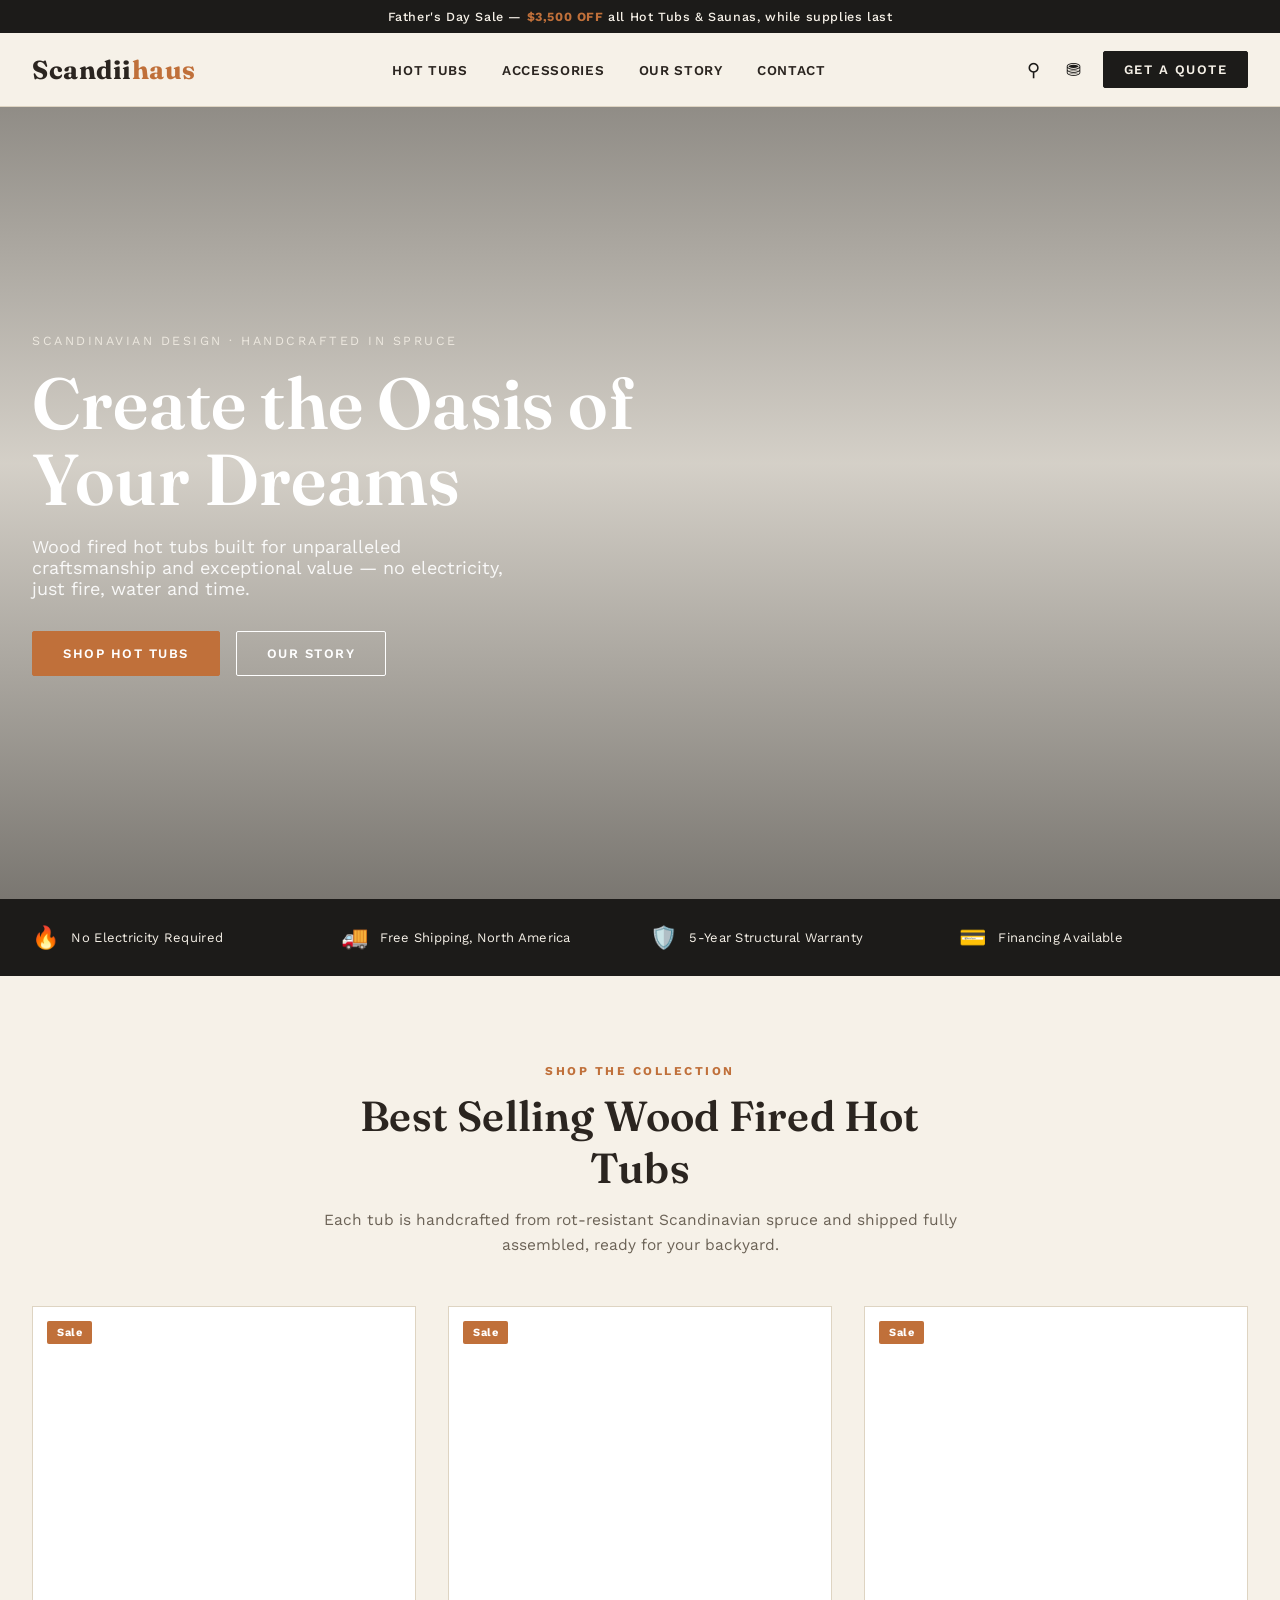
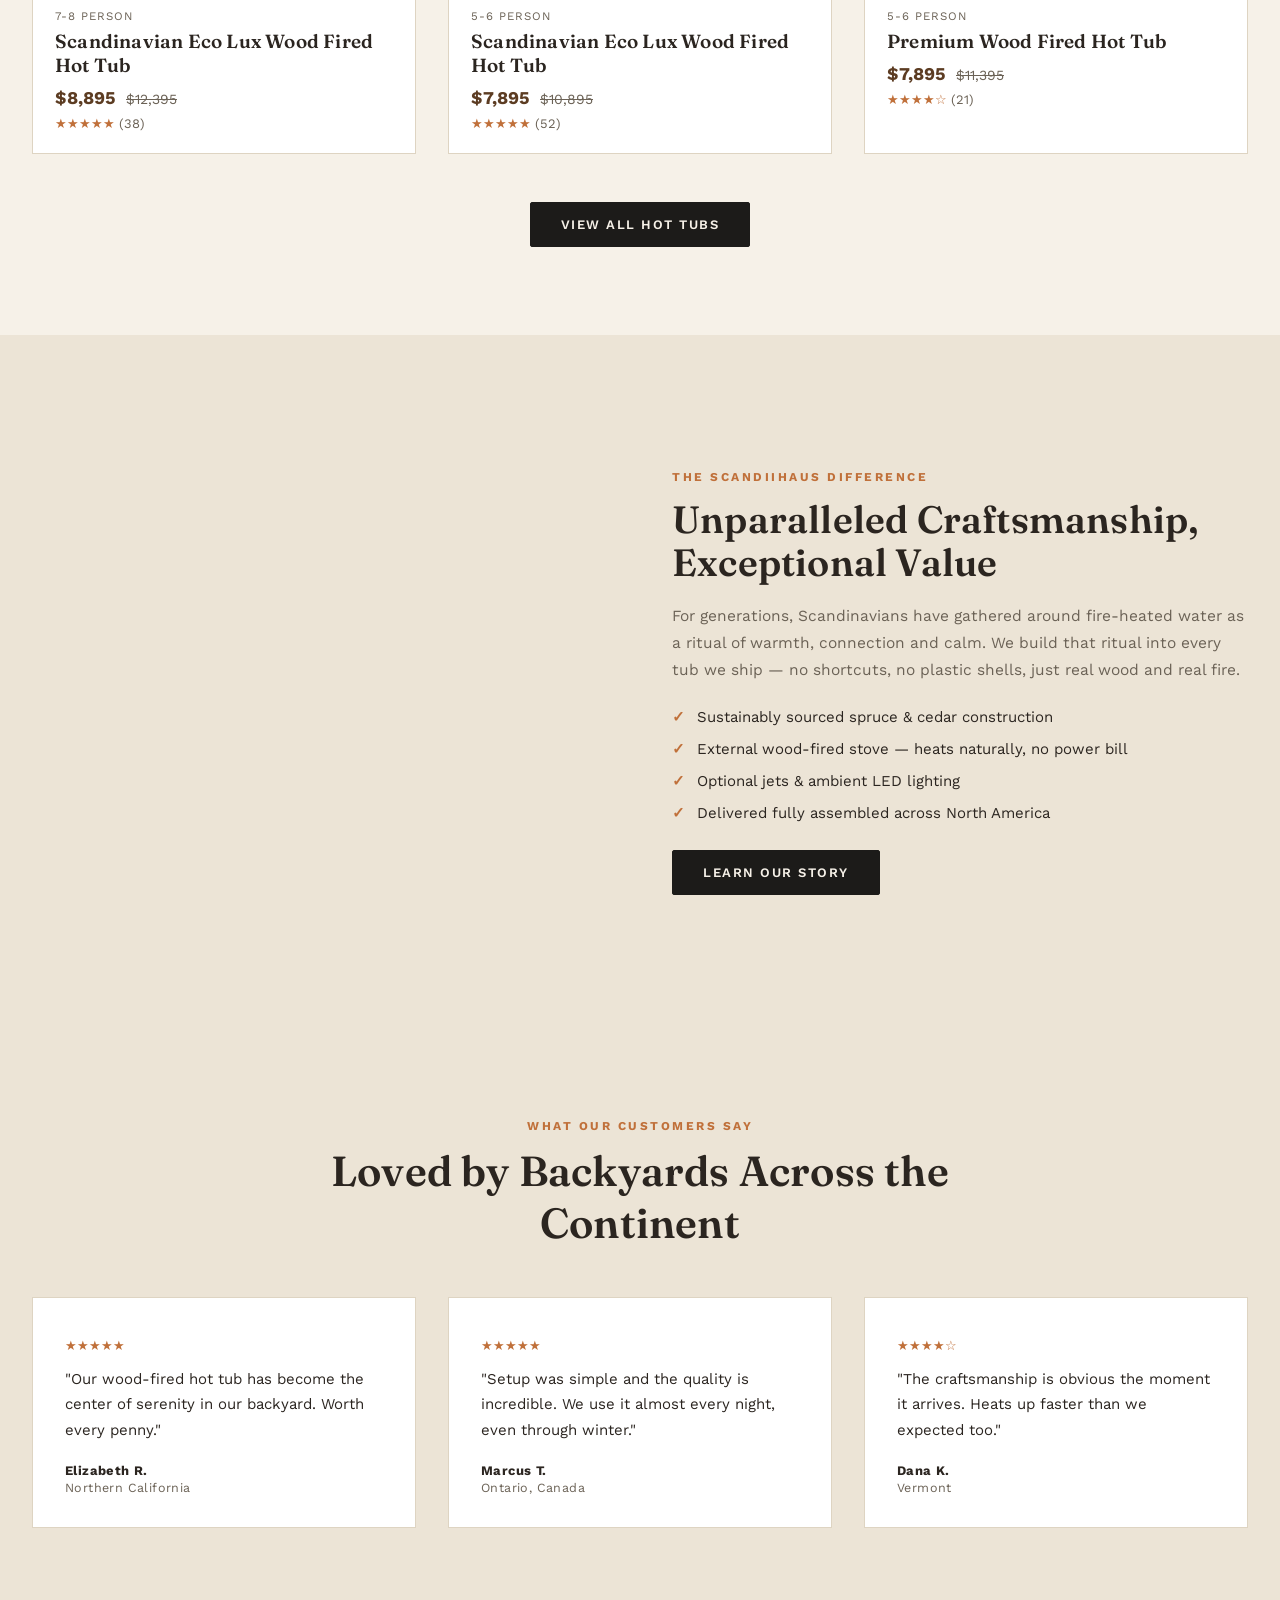
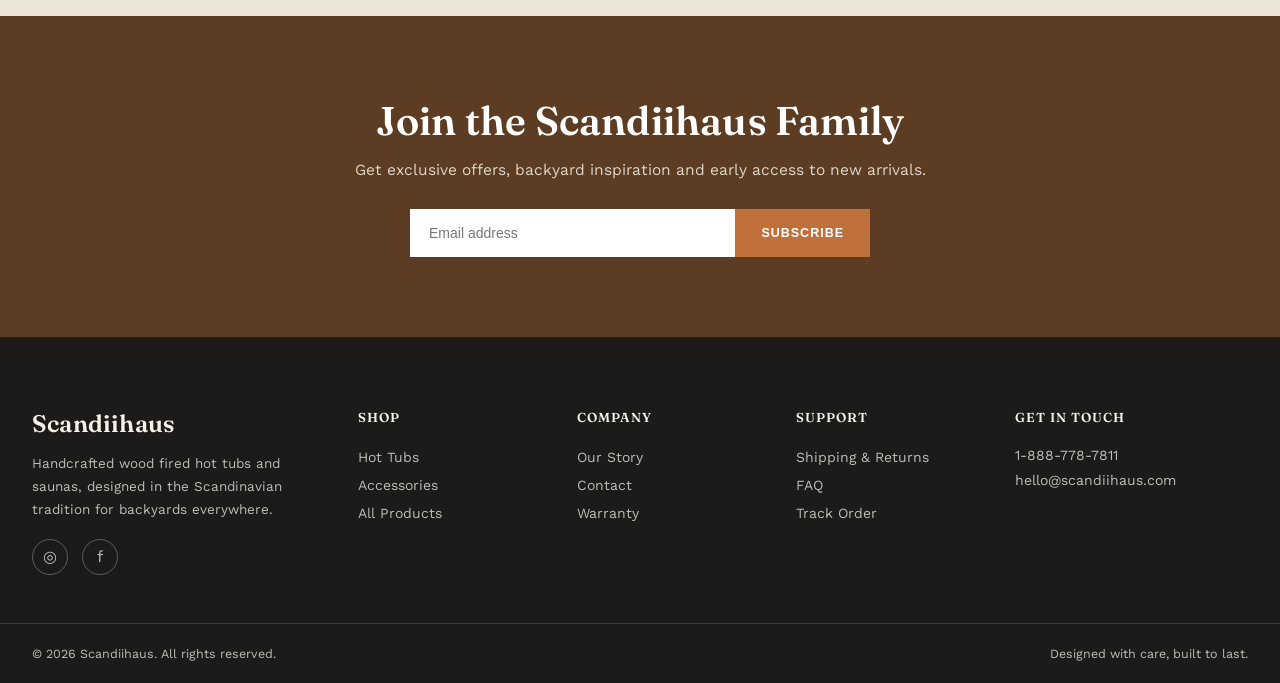
==== commit 9532f410: "Replace homepage hero image slider with autoplay video header" ====
--- a/index.html
+++ b/index.html
@@ -62,13 +62,11 @@
   <a href="contact.html">Contact</a>
 </div>
 
-<section class="hero">
-  <div class="hero-slide active" style="background-image:url('https://images.unsplash.com/photo-1571055107559-3e67626fa8be?q=80&w=1800&auto=format&fit=crop')"></div>
-  <div class="hero-slide" style="background-image:url('https://images.unsplash.com/photo-1551734995-4dc7e5e4f8c5?q=80&w=1800&auto=format&fit=crop')"></div>
-  <div class="hero-slide" style="background-image:url('https://images.unsplash.com/photo-1518684079-3c830dcef090?q=80&w=1800&auto=format&fit=crop')"></div>
+<section class="hero hero-video-wrap">
+  <video class="hero-video" autoplay muted loop playsinline poster="https://images.unsplash.com/photo-1571055107559-3e67626fa8be?q=80&w=1800&auto=format&fit=crop">
+    <source src="videos/hero-hot-tub.mp4" type="video/mp4">
+  </video>
   <div class="hero-overlay"></div>
-  <button class="hero-arrow left" aria-label="Previous slide">‹</button>
-  <button class="hero-arrow right" aria-label="Next slide">›</button>
   <div class="hero-content">
     <span class="eyebrow">Scandinavian Design · Handcrafted in Spruce</span>
     <h1>Create the Oasis of Your Dreams</h1>
@@ -77,9 +75,6 @@
       <a href="shop.html" class="btn btn-ember">Shop Hot Tubs</a>
       <a href="about.html" class="btn btn-outline-light">Our Story</a>
     </div>
-  </div>
-  <div class="hero-dots">
-    <span class="active"></span><span></span><span></span>
   </div>
 </section>
 
--- a/css/style.css
+++ b/css/style.css
@@ -118,6 +118,9 @@
   opacity:0;transition:opacity 1s ease;
 }
 .hero-slide.active{opacity:1;}
+.hero-video{
+  position:absolute;inset:0;width:100%;height:100%;object-fit:cover;
+}
 .hero-overlay{position:absolute;inset:0;background:linear-gradient(180deg,rgba(20,18,15,.45) 0%,rgba(20,18,15,.15) 45%,rgba(20,18,15,.55) 100%);}
 .hero-content{position:relative;z-index:2;color:#fff;max-width:var(--maxw);margin:0 auto;padding:0 32px;width:100%;}
 .hero-content .eyebrow{display:inline-block;font-size:12.5px;letter-spacing:2.5px;text-transform:uppercase;color:var(--cream);opacity:.85;margin-bottom:18px;}
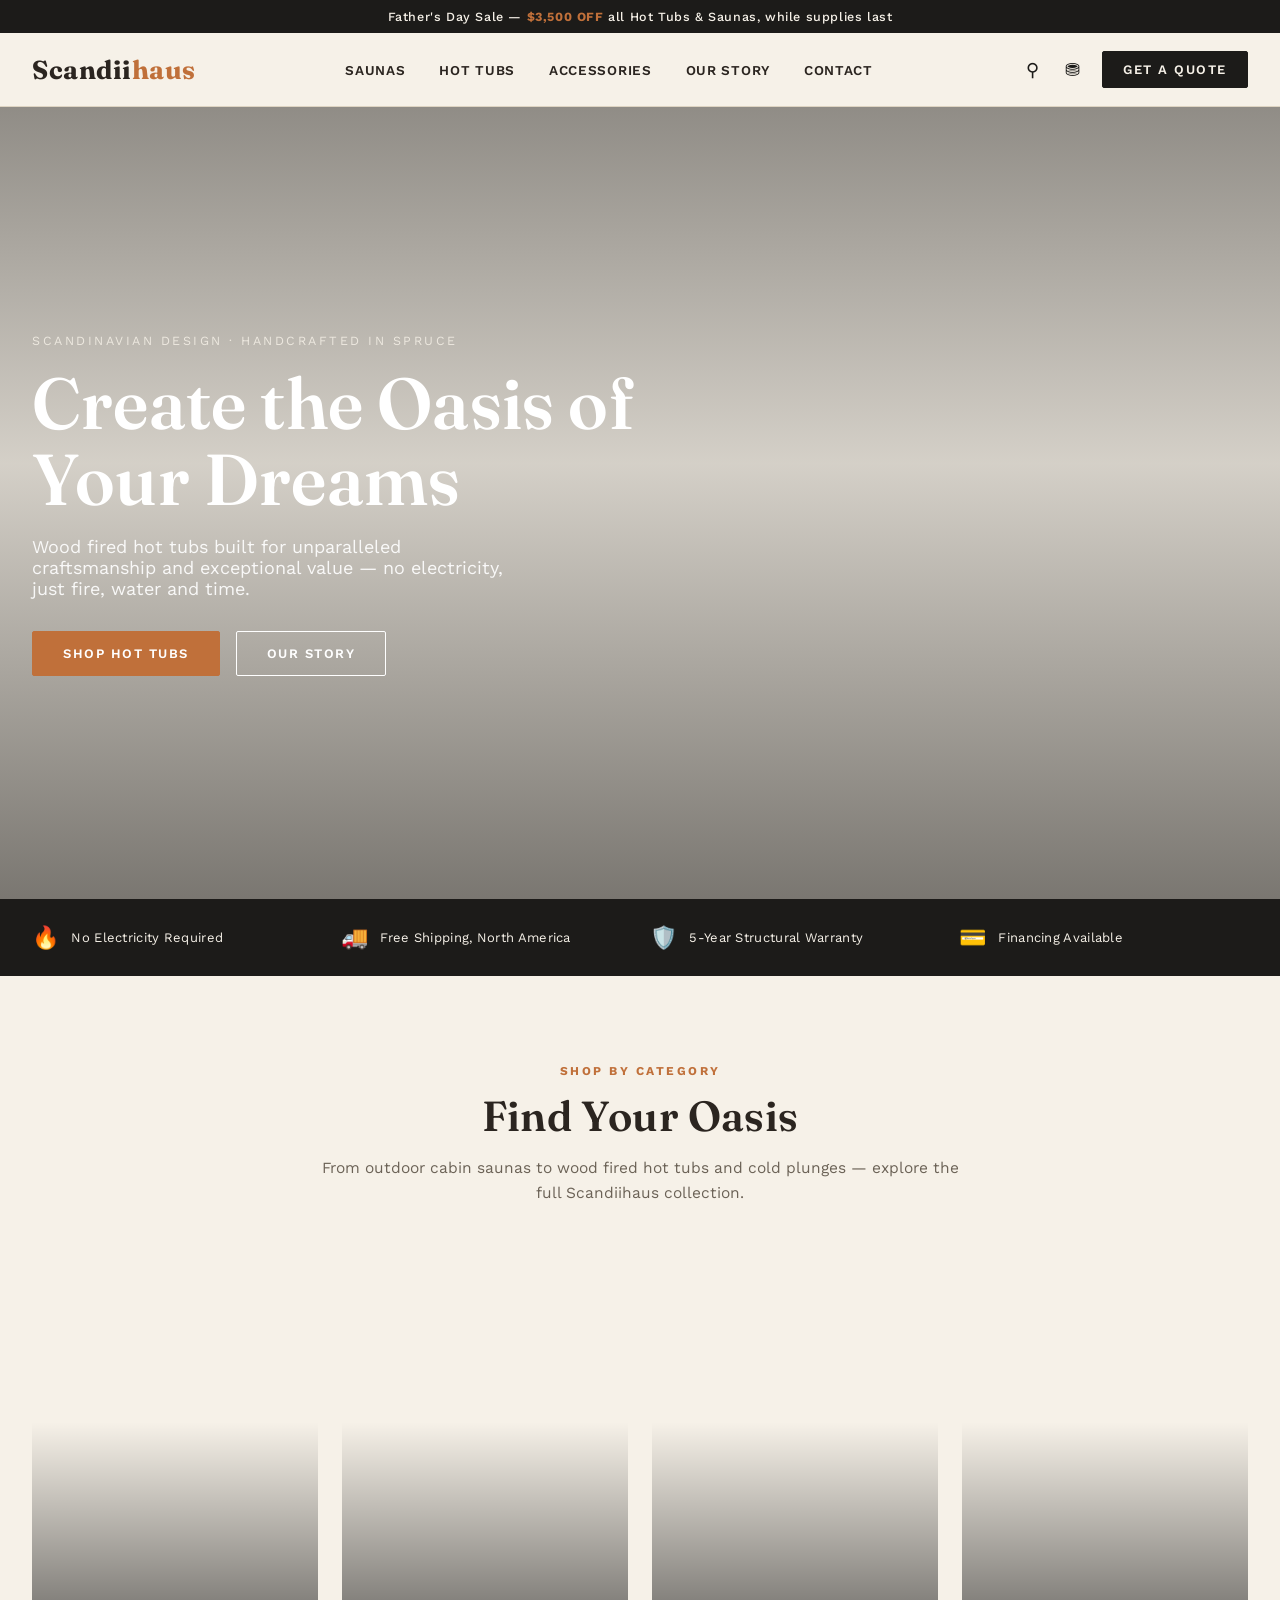
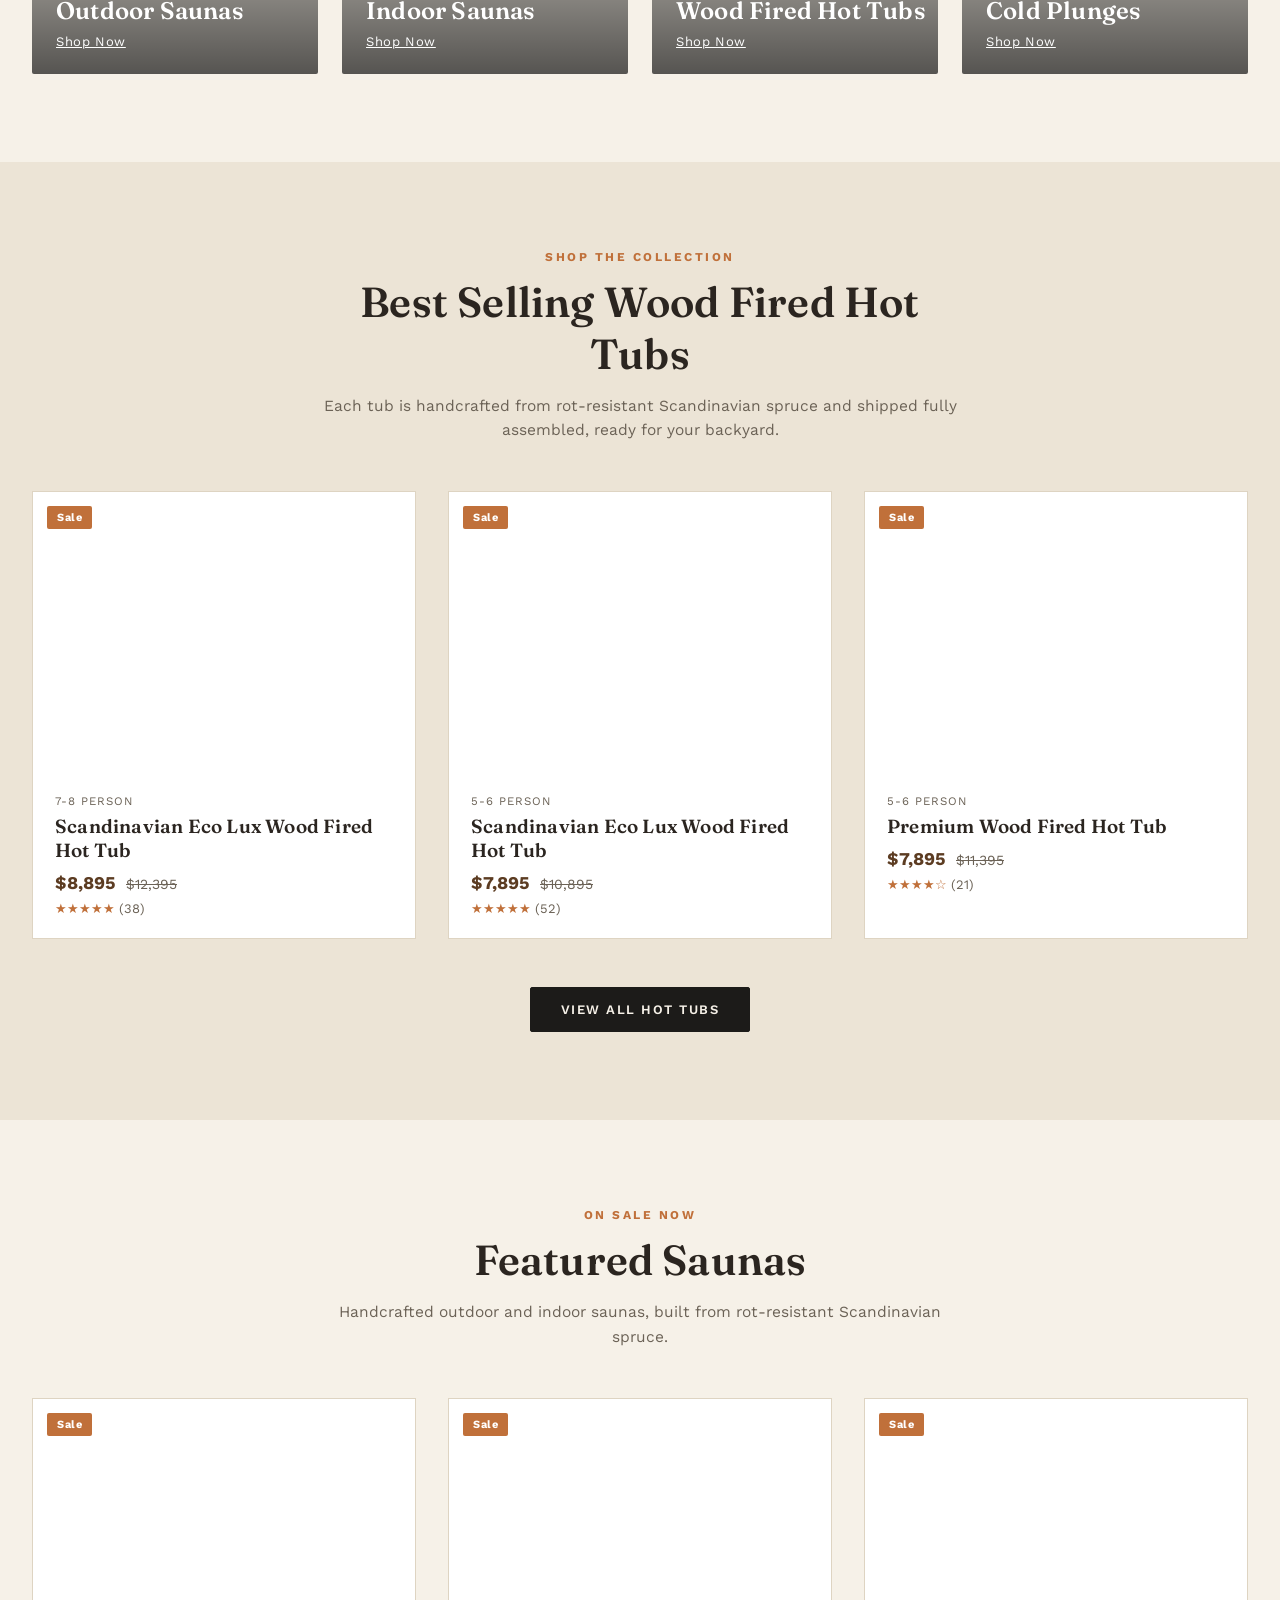
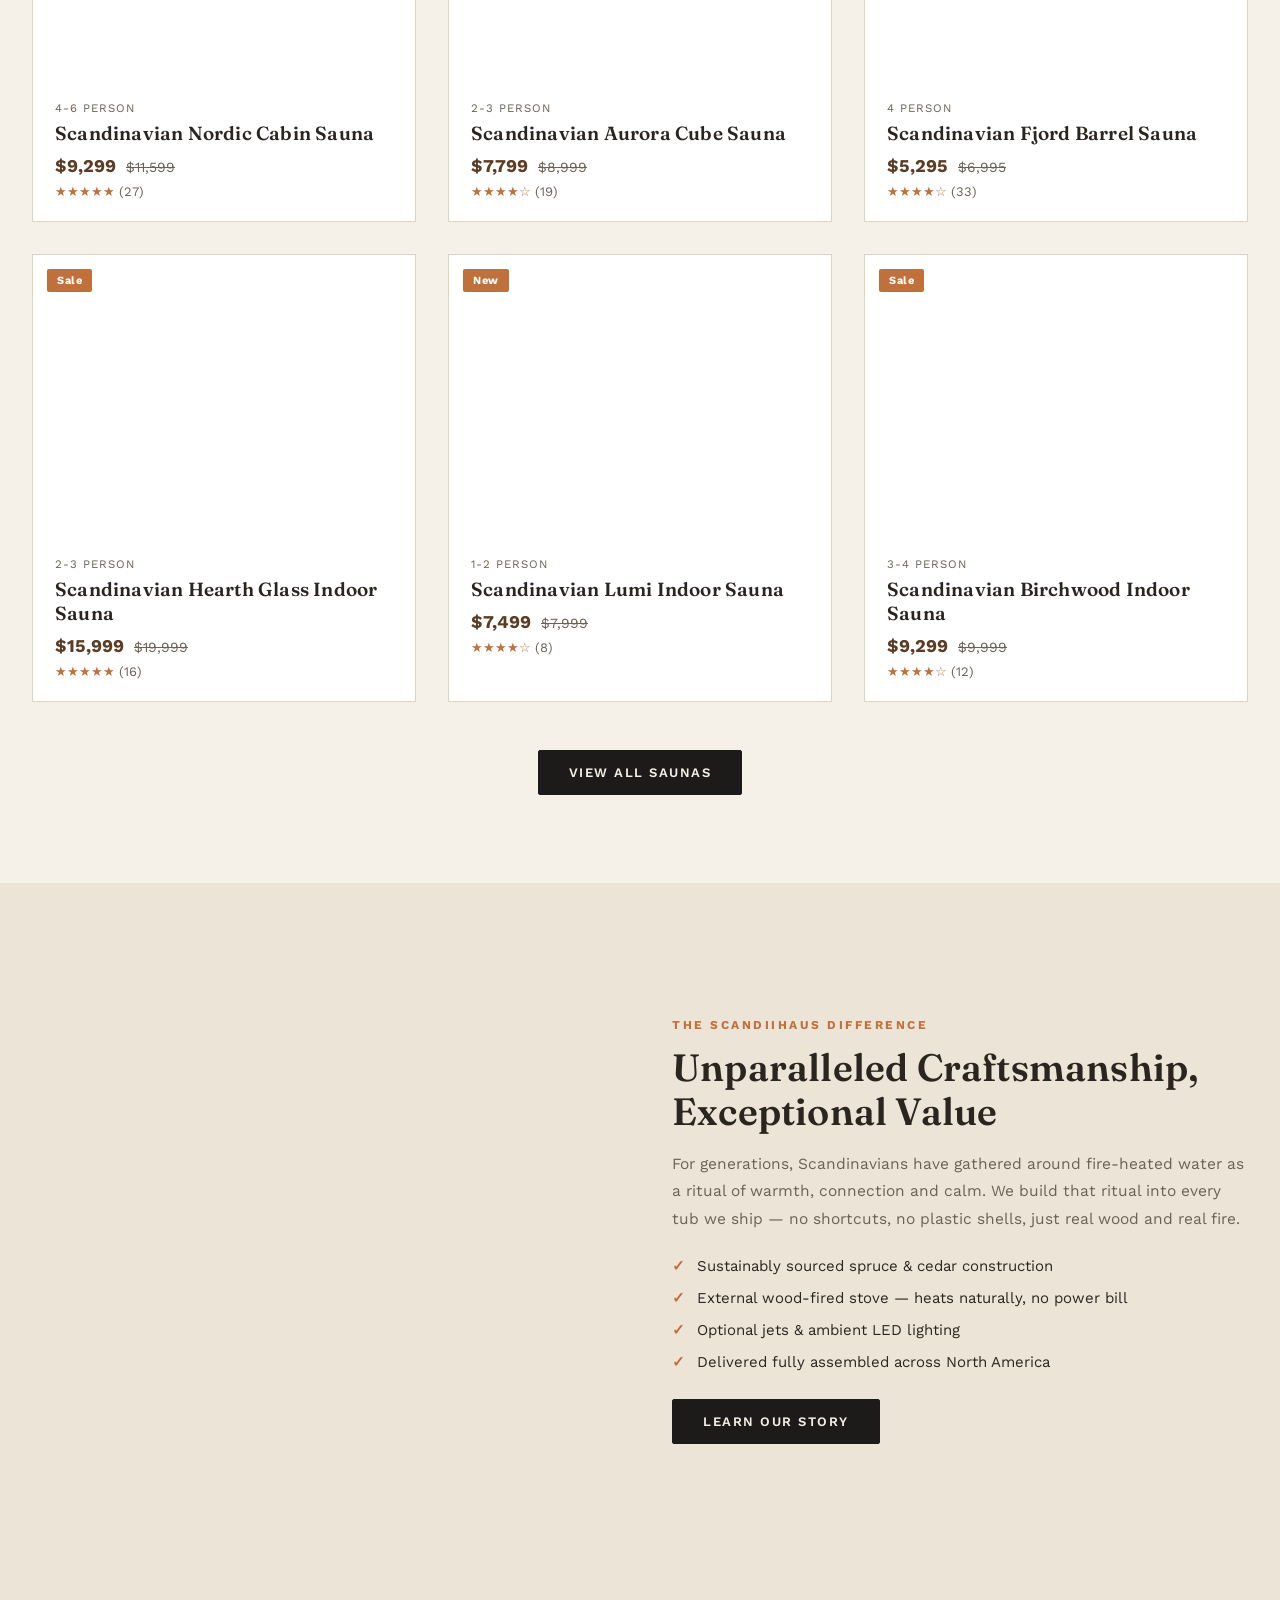
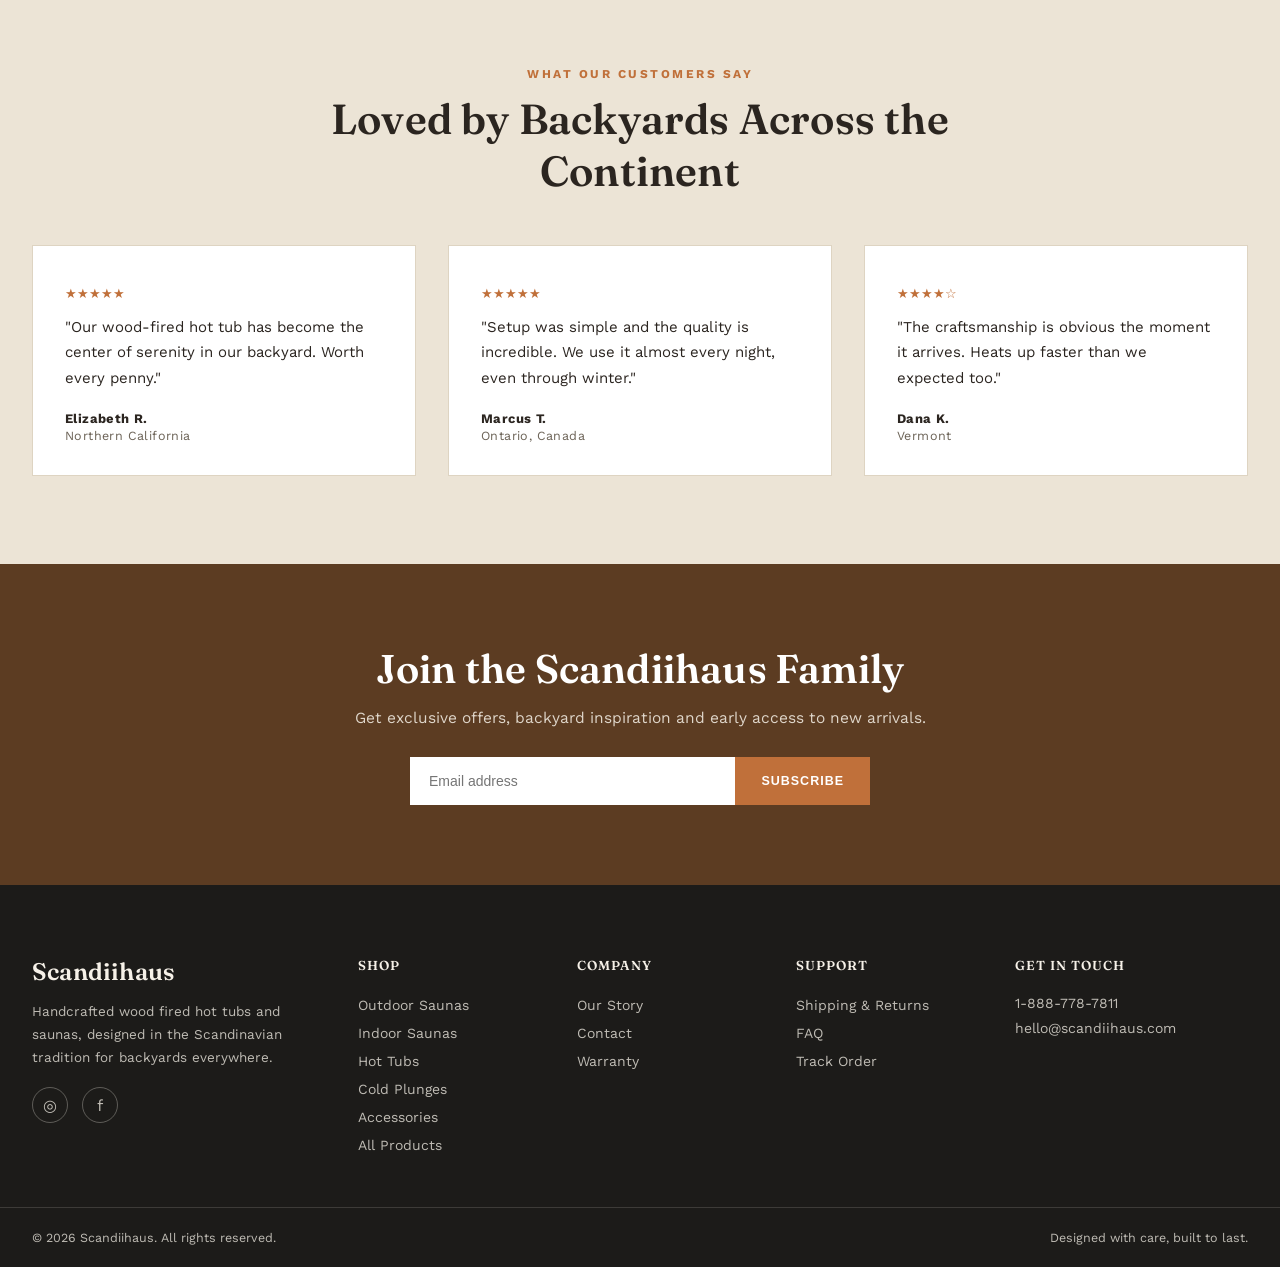
==== commit f61a422e: "Add Saunas and Cold Plunges categories to catalog and navigation Introduces outdoor saunas, indoor s" ====
--- a/index.html
+++ b/index.html
@@ -4,7 +4,7 @@
 <meta charset="UTF-8">
 <meta name="viewport" content="width=device-width, initial-scale=1.0">
 <title>Scandiihaus | Wood Fired Hot Tubs &amp; Saunas — Create the Oasis of Your Dreams</title>
-<meta name="description" content="Handcrafted Scandinavian wood fired hot tubs. Unparalleled craftsmanship, exceptional value, free shipping across North America.">
+<meta name="description" content="Handcrafted Scandinavian outdoor &amp; indoor saunas, wood fired hot tubs and cold plunges. Unparalleled craftsmanship, exceptional value, free shipping across North America.">
 <link rel="preconnect" href="https://fonts.googleapis.com">
 <link rel="preconnect" href="https://fonts.gstatic.com" crossorigin>
 <link href="https://fonts.googleapis.com/css2?family=Fraunces:opsz,wght@9..144,500;9..144,600;9..144,700&family=Work+Sans:wght@400;500;600;700&display=swap" rel="stylesheet">
@@ -20,7 +20,30 @@
     <a href="index.html" class="nav-logo">Scandii<span>haus</span></a>
     <ul class="nav-links">
       <li class="has-dropdown">
-        <a href="shop.html">Hot Tubs</a>
+        <a href="shop.html?cat=outdoor-saunas">Saunas</a>
+        <div class="dropdown">
+          <div class="dropdown-col">
+            <h4>Outdoor Saunas</h4>
+            <a href="shop.html?cat=outdoor-saunas">All Outdoor Saunas</a>
+            <a href="product.html?id=nordic-cabin-4-6">Nordic Cabin Sauna</a>
+            <a href="product.html?id=aurora-cube-2-3">Aurora Cube Sauna</a>
+            <a href="product.html?id=fjord-barrel-4">Fjord Barrel Sauna</a>
+          </div>
+          <div class="dropdown-col">
+            <h4>Indoor Saunas</h4>
+            <a href="shop.html?cat=indoor-saunas">All Indoor Saunas</a>
+            <a href="product.html?id=hearth-glass-2-3">Hearth Glass Sauna</a>
+            <a href="product.html?id=lumi-indoor-1-2">Lumi Indoor Sauna</a>
+            <a href="product.html?id=birchwood-indoor-3-4">Birchwood Sauna</a>
+          </div>
+          <div class="dropdown-promo">
+            <img src="https://images.unsplash.com/photo-1764942687903-3a5ce0cfbebc?q=80&w=600&auto=format&fit=crop" alt="Nordic Cabin Sauna">
+            <p>Save up to $3,500 this week</p>
+          </div>
+        </div>
+      </li>
+      <li class="has-dropdown">
+        <a href="shop.html?cat=hot-tubs">Hot Tubs</a>
         <div class="dropdown">
           <div class="dropdown-col">
             <h4>Shop Hot Tubs</h4>
@@ -30,11 +53,11 @@
             <a href="product.html?id=premium-5-6">Premium 5-6 Person</a>
           </div>
           <div class="dropdown-col">
-            <h4>Accessories</h4>
-            <a href="shop.html?cat=accessories">All Accessories</a>
-            <a href="product.html?id=insulated-cover">Insulated Covers</a>
-            <a href="product.html?id=led-light-kit">LED Light Kits</a>
-            <a href="product.html?id=hot-tub-steps">Cedar Steps</a>
+            <h4>Cold Plunges</h4>
+            <a href="shop.html?cat=cold-plunges">All Cold Plunges</a>
+            <a href="product.html?id=arctic-plunge-1">Arctic Cold Plunge</a>
+            <a href="product.html?id=arctic-plunge-2">Arctic Plus Cold Plunge</a>
+            <a href="product.html?id=glacier-cold-tub-2-4">Glacier Cold Tub</a>
           </div>
           <div class="dropdown-promo">
             <img src="https://images.unsplash.com/photo-1571055107559-3e67626fa8be?q=80&w=600&auto=format&fit=crop" alt="Eco Lux hot tub">
@@ -56,7 +79,10 @@
 
 <div class="mobile-nav-overlay" id="mobileNavOverlay">
   <button class="mobile-nav-close" id="mobileNavClose">×</button>
+  <a href="shop.html?cat=outdoor-saunas">Outdoor Saunas</a>
+  <a href="shop.html?cat=indoor-saunas">Indoor Saunas</a>
   <a href="shop.html?cat=hot-tubs">Hot Tubs</a>
+  <a href="shop.html?cat=cold-plunges">Cold Plunges</a>
   <a href="shop.html?cat=accessories">Accessories</a>
   <a href="about.html">Our Story</a>
   <a href="contact.html">Contact</a>
@@ -92,6 +118,34 @@
 <section class="section-pad">
   <div class="container">
     <div class="section-head">
+      <span class="eyebrow">Shop By Category</span>
+      <h2>Find Your Oasis</h2>
+      <p>From outdoor cabin saunas to wood fired hot tubs and cold plunges — explore the full Scandiihaus collection.</p>
+    </div>
+    <div class="category-grid cols-4">
+      <a href="shop.html?cat=outdoor-saunas" class="category-cell">
+        <div class="img-box" style="background-image:url('https://images.unsplash.com/photo-1764942687903-3a5ce0cfbebc?q=80&w=900&auto=format&fit=crop')"></div>
+        <div class="cat-label"><h3>Outdoor Saunas</h3><span>Shop Now</span></div>
+      </a>
+      <a href="shop.html?cat=indoor-saunas" class="category-cell">
+        <div class="img-box" style="background-image:url('https://images.unsplash.com/photo-1790756548832-f85ec322b9bd?q=80&w=900&auto=format&fit=crop')"></div>
+        <div class="cat-label"><h3>Indoor Saunas</h3><span>Shop Now</span></div>
+      </a>
+      <a href="shop.html?cat=hot-tubs" class="category-cell">
+        <div class="img-box" style="background-image:url('https://images.unsplash.com/photo-1571055107559-3e67626fa8be?q=80&w=900&auto=format&fit=crop')"></div>
+        <div class="cat-label"><h3>Wood Fired Hot Tubs</h3><span>Shop Now</span></div>
+      </a>
+      <a href="shop.html?cat=cold-plunges" class="category-cell">
+        <div class="img-box" style="background-image:url('https://images.unsplash.com/photo-1676776293435-5d521c57944f?q=80&w=900&auto=format&fit=crop')"></div>
+        <div class="cat-label"><h3>Cold Plunges</h3><span>Shop Now</span></div>
+      </a>
+    </div>
+  </div>
+</section>
+
+<section class="section-pad" style="background:var(--cream-dark);">
+  <div class="container">
+    <div class="section-head">
       <span class="eyebrow">Shop the Collection</span>
       <h2>Best Selling Wood Fired Hot Tubs</h2>
       <p>Each tub is handcrafted from rot-resistant Scandinavian spruce and shipped fully assembled, ready for your backyard.</p>
@@ -103,10 +157,24 @@
   </div>
 </section>
 
+<section class="section-pad">
+  <div class="container">
+    <div class="section-head">
+      <span class="eyebrow">On Sale Now</span>
+      <h2>Featured Saunas</h2>
+      <p>Handcrafted outdoor and indoor saunas, built from rot-resistant Scandinavian spruce.</p>
+    </div>
+    <div class="product-grid" id="homeSaunaGrid"></div>
+    <div style="text-align:center;margin-top:48px;">
+      <a href="shop.html?cat=outdoor-saunas" class="btn btn-dark">View All Saunas</a>
+    </div>
+  </div>
+</section>
+
 <section class="section-pad" style="background:var(--cream-dark);">
   <div class="container">
     <div class="split">
-      <div class="img-box" style="background-image:url('https://images.unsplash.com/photo-1601233749377-c1b2b6f6a8c6?q=80&w=1200&auto=format&fit=crop')"></div>
+      <div class="img-box" style="background-image:url('https://plus.unsplash.com/premium_photo-1733514433379-7db3a5094db4?q=80&w=1200&auto=format&fit=crop')"></div>
       <div class="split-text">
         <span class="eyebrow">The Scandiihaus Difference</span>
         <h2>Unparalleled Craftsmanship, Exceptional Value</h2>
@@ -170,7 +238,10 @@
     </div>
     <div class="footer-col">
       <h4>Shop</h4>
+      <a href="shop.html?cat=outdoor-saunas">Outdoor Saunas</a>
+      <a href="shop.html?cat=indoor-saunas">Indoor Saunas</a>
       <a href="shop.html?cat=hot-tubs">Hot Tubs</a>
+      <a href="shop.html?cat=cold-plunges">Cold Plunges</a>
       <a href="shop.html?cat=accessories">Accessories</a>
       <a href="shop.html">All Products</a>
     </div>
@@ -212,10 +283,10 @@
 
 <script src="js/main.js"></script>
 <script>
-loadProducts().then((products) => {
-  const featured = products.filter(p => p.category === 'hot-tubs');
-  const grid = document.getElementById('homeProductGrid');
-  grid.innerHTML = featured.map(p => `
+function renderHomeGrid(elId, list) {
+  const grid = document.getElementById(elId);
+  if (!grid) return;
+  grid.innerHTML = list.map(p => `
     <a href="product.html?id=${p.id}" class="product-card">
       <div class="thumb">
         ${p.badge ? `<span class="badge">${p.badge}</span>` : ''}
@@ -231,6 +302,11 @@
         <div class="stars">${starString(p.rating)} <span style="color:var(--text-muted);">(${p.reviews})</span></div>
       </div>
     </a>`).join('');
+}
+
+loadProducts().then((products) => {
+  renderHomeGrid('homeProductGrid', products.filter(p => p.category === 'hot-tubs'));
+  renderHomeGrid('homeSaunaGrid', products.filter(p => p.category === 'outdoor-saunas' || p.category === 'indoor-saunas'));
 });
 </script>
 </body>
--- a/css/style.css
+++ b/css/style.css
@@ -158,6 +158,7 @@
 .category-grid{
   display:grid;grid-template-columns:repeat(3,1fr);gap:24px;
 }
+@media(min-width:1025px){.category-grid.cols-4{grid-template-columns:repeat(4,1fr);}}
 .category-cell{position:relative;display:block;height:420px;overflow:hidden;border-radius:var(--radius);}
 .category-cell .img-box{position:absolute;inset:0;background-size:cover;background-position:center;transition:transform .6s ease;}
 .category-cell:hover .img-box{transform:scale(1.06);}
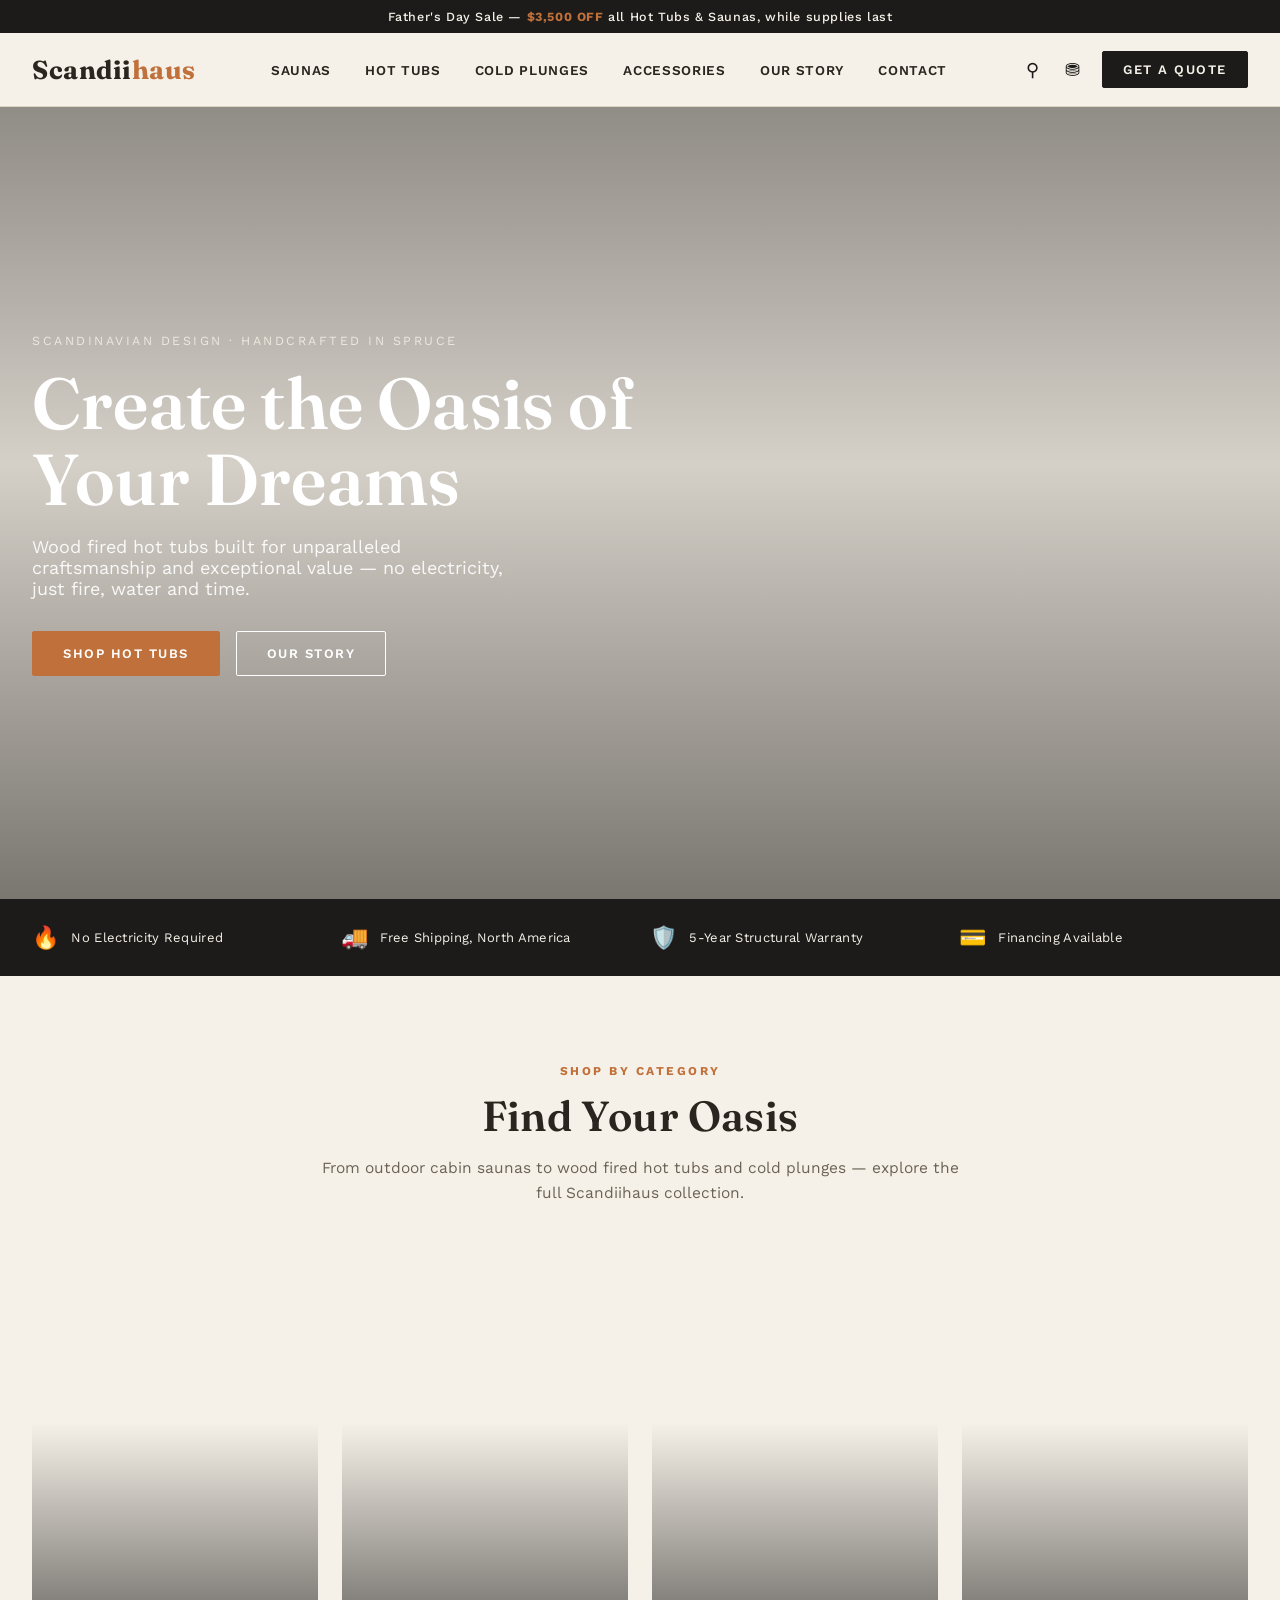
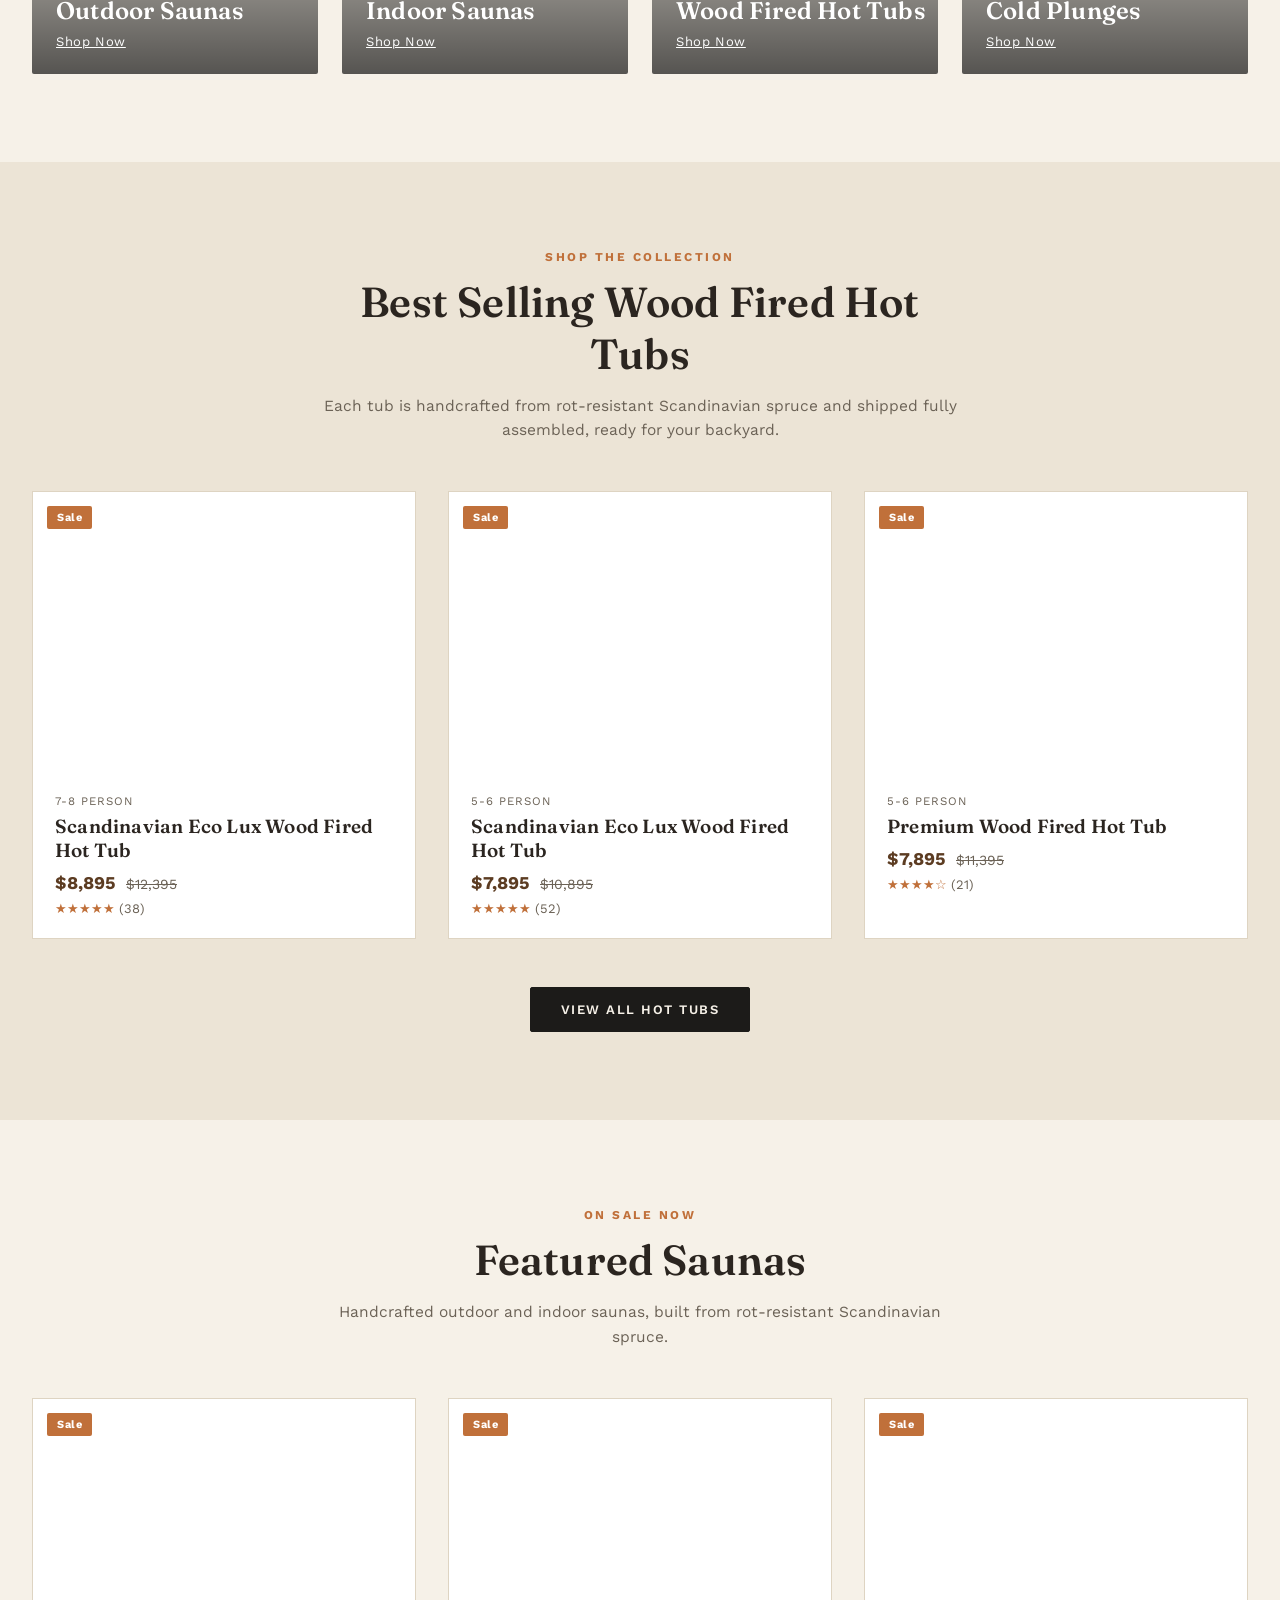
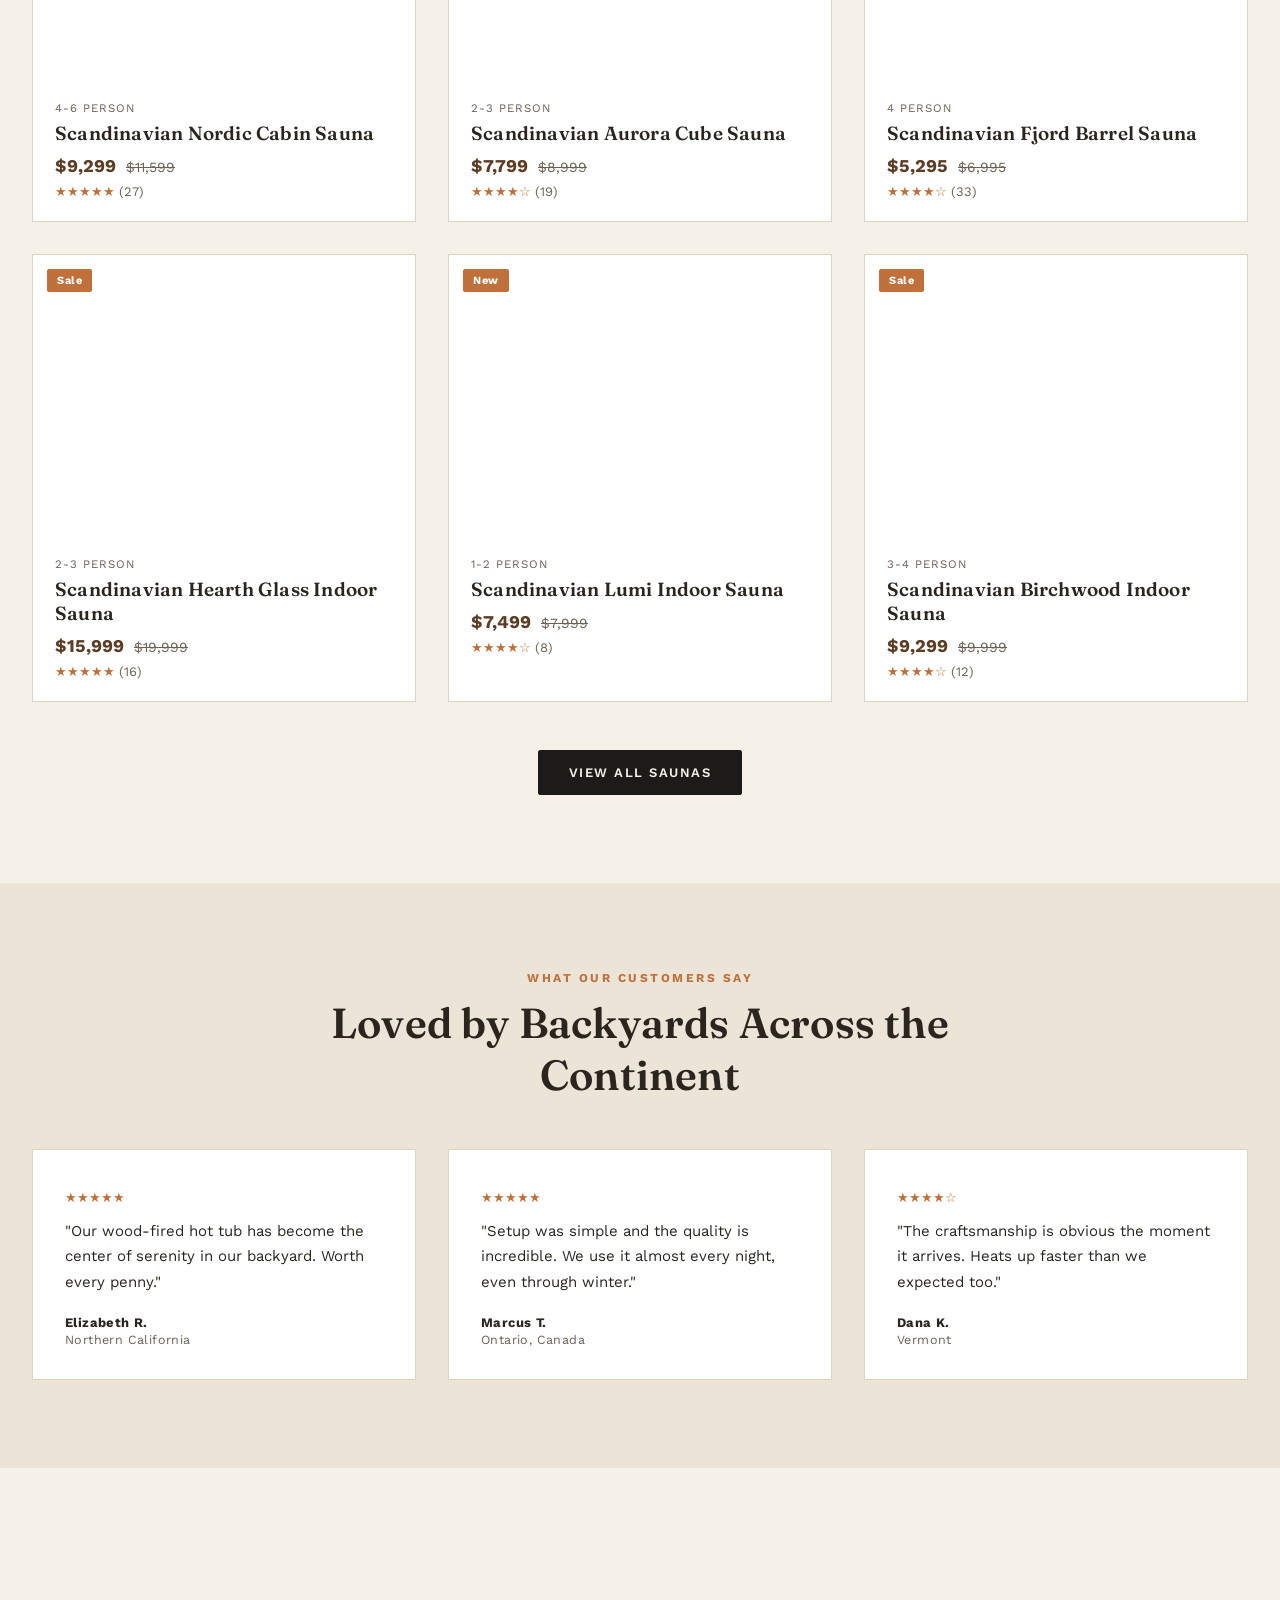
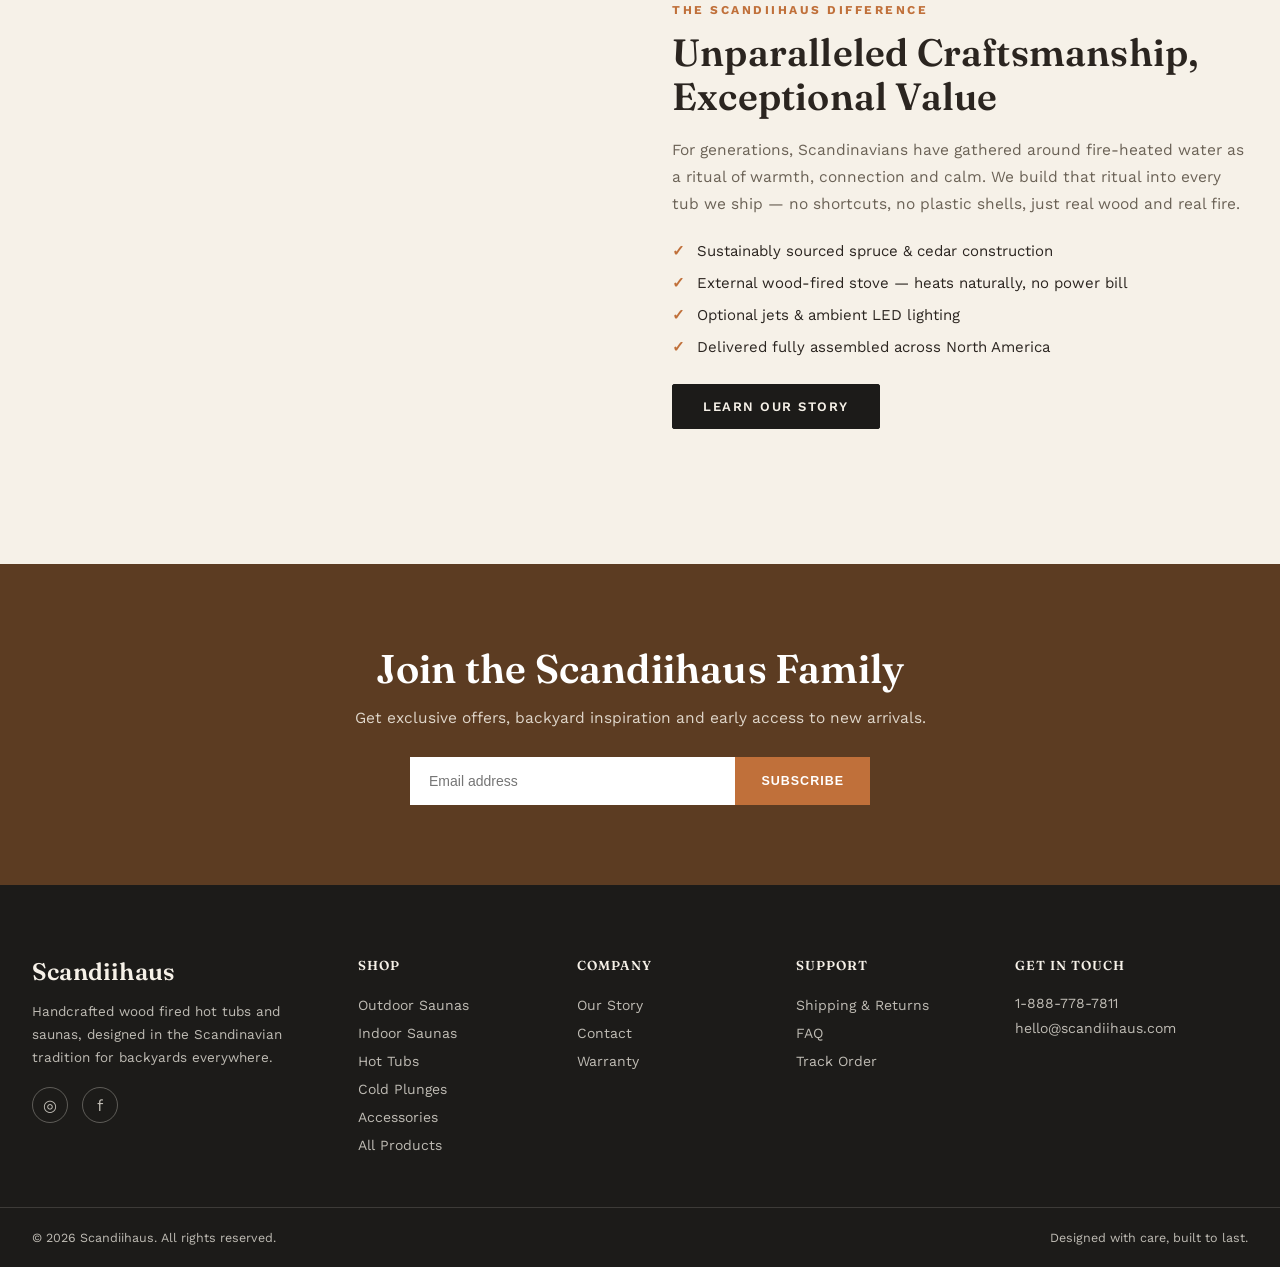
==== commit b3c6765c: "Restructure site to match Northern Saunas' page format Rebuilds navigation as a single mega-menu (Sa" ====
--- a/index.html
+++ b/index.html
@@ -20,21 +20,25 @@
     <a href="index.html" class="nav-logo">Scandii<span>haus</span></a>
     <ul class="nav-links">
       <li class="has-dropdown">
-        <a href="shop.html?cat=outdoor-saunas">Saunas</a>
-        <div class="dropdown">
+        <a href="shop.html?cat=outdoor-saunas,indoor-saunas">Saunas</a>
+        <div class="dropdown mega">
           <div class="dropdown-col">
-            <h4>Outdoor Saunas</h4>
-            <a href="shop.html?cat=outdoor-saunas">All Outdoor Saunas</a>
-            <a href="product.html?id=nordic-cabin-4-6">Nordic Cabin Sauna</a>
-            <a href="product.html?id=aurora-cube-2-3">Aurora Cube Sauna</a>
-            <a href="product.html?id=fjord-barrel-4">Fjord Barrel Sauna</a>
+            <h4>Shop by Type</h4>
+            <a href="shop.html?cat=outdoor-saunas,indoor-saunas">All Saunas</a>
+            <a href="shop.html?cat=outdoor-saunas">Outdoor Saunas</a>
+            <a href="shop.html?cat=indoor-saunas">Indoor Saunas</a>
           </div>
           <div class="dropdown-col">
-            <h4>Indoor Saunas</h4>
-            <a href="shop.html?cat=indoor-saunas">All Indoor Saunas</a>
-            <a href="product.html?id=hearth-glass-2-3">Hearth Glass Sauna</a>
-            <a href="product.html?id=lumi-indoor-1-2">Lumi Indoor Sauna</a>
-            <a href="product.html?id=birchwood-indoor-3-4">Birchwood Sauna</a>
+            <h4>Shop by Size</h4>
+            <a href="shop.html?cat=outdoor-saunas,indoor-saunas&size=1-2">1-2 Person</a>
+            <a href="shop.html?cat=outdoor-saunas,indoor-saunas&size=3-4">3-4 Person</a>
+            <a href="shop.html?cat=outdoor-saunas,indoor-saunas&size=5-6plus">5-6+ Person</a>
+          </div>
+          <div class="dropdown-col">
+            <h4>Shop by Price</h4>
+            <a href="shop.html?cat=outdoor-saunas,indoor-saunas&price=under-8000">Under $8,000</a>
+            <a href="shop.html?cat=outdoor-saunas,indoor-saunas&price=8000-12000">$8,000 &ndash; $12,000</a>
+            <a href="shop.html?cat=outdoor-saunas,indoor-saunas&price=12000-plus">$12,000+</a>
           </div>
           <div class="dropdown-promo">
             <img src="https://images.unsplash.com/photo-1764942687903-3a5ce0cfbebc?q=80&w=600&auto=format&fit=crop" alt="Nordic Cabin Sauna">
@@ -42,29 +46,8 @@
           </div>
         </div>
       </li>
-      <li class="has-dropdown">
-        <a href="shop.html?cat=hot-tubs">Hot Tubs</a>
-        <div class="dropdown">
-          <div class="dropdown-col">
-            <h4>Shop Hot Tubs</h4>
-            <a href="shop.html?cat=hot-tubs">All Hot Tubs</a>
-            <a href="product.html?id=eco-lux-7-8">Eco Lux 7-8 Person</a>
-            <a href="product.html?id=eco-lux-5-6">Eco Lux 5-6 Person</a>
-            <a href="product.html?id=premium-5-6">Premium 5-6 Person</a>
-          </div>
-          <div class="dropdown-col">
-            <h4>Cold Plunges</h4>
-            <a href="shop.html?cat=cold-plunges">All Cold Plunges</a>
-            <a href="product.html?id=arctic-plunge-1">Arctic Cold Plunge</a>
-            <a href="product.html?id=arctic-plunge-2">Arctic Plus Cold Plunge</a>
-            <a href="product.html?id=glacier-cold-tub-2-4">Glacier Cold Tub</a>
-          </div>
-          <div class="dropdown-promo">
-            <img src="https://images.unsplash.com/photo-1571055107559-3e67626fa8be?q=80&w=600&auto=format&fit=crop" alt="Eco Lux hot tub">
-            <p>Save up to $3,500 this week</p>
-          </div>
-        </div>
-      </li>
+      <li><a href="shop.html?cat=hot-tubs">Hot Tubs</a></li>
+      <li><a href="shop.html?cat=cold-plunges">Cold Plunges</a></li>
       <li><a href="shop.html?cat=accessories">Accessories</a></li>
       <li><a href="about.html">Our Story</a></li>
       <li><a href="contact.html">Contact</a></li>
@@ -171,7 +154,33 @@
   </div>
 </section>
 
-<section class="section-pad" style="background:var(--cream-dark);">
+<section class="section-pad testimonial-strip">
+  <div class="container">
+    <div class="section-head">
+      <span class="eyebrow">What Our Customers Say</span>
+      <h2>Loved by Backyards Across the Continent</h2>
+    </div>
+    <div class="testimonial-grid">
+      <div class="testimonial-card">
+        <div class="stars">★★★★★</div>
+        <p class="quote">"Our wood-fired hot tub has become the center of serenity in our backyard. Worth every penny."</p>
+        <p class="who">Elizabeth R.<span>Northern California</span></p>
+      </div>
+      <div class="testimonial-card">
+        <div class="stars">★★★★★</div>
+        <p class="quote">"Setup was simple and the quality is incredible. We use it almost every night, even through winter."</p>
+        <p class="who">Marcus T.<span>Ontario, Canada</span></p>
+      </div>
+      <div class="testimonial-card">
+        <div class="stars">★★★★☆</div>
+        <p class="quote">"The craftsmanship is obvious the moment it arrives. Heats up faster than we expected too."</p>
+        <p class="who">Dana K.<span>Vermont</span></p>
+      </div>
+    </div>
+  </div>
+</section>
+
+<section class="section-pad">
   <div class="container">
     <div class="split">
       <div class="img-box" style="background-image:url('https://plus.unsplash.com/premium_photo-1733514433379-7db3a5094db4?q=80&w=1200&auto=format&fit=crop')"></div>
@@ -191,32 +200,6 @@
   </div>
 </section>
 
-<section class="section-pad testimonial-strip">
-  <div class="container">
-    <div class="section-head">
-      <span class="eyebrow">What Our Customers Say</span>
-      <h2>Loved by Backyards Across the Continent</h2>
-    </div>
-    <div class="testimonial-grid">
-      <div class="testimonial-card">
-        <div class="stars">★★★★★</div>
-        <p class="quote">"Our wood-fired hot tub has become the center of serenity in our backyard. Worth every penny."</p>
-        <p class="who">Elizabeth R.<span>Northern California</span></p>
-      </div>
-      <div class="testimonial-card">
-        <div class="stars">★★★★★</div>
-        <p class="quote">"Setup was simple and the quality is incredible. We use it almost every night, even through winter."</p>
-        <p class="who">Marcus T.<span>Ontario, Canada</span></p>
-      </div>
-      <div class="testimonial-card">
-        <div class="stars">★★★★☆</div>
-        <p class="quote">"The craftsmanship is obvious the moment it arrives. Heats up faster than we expected too."</p>
-        <p class="who">Dana K.<span>Vermont</span></p>
-      </div>
-    </div>
-  </div>
-</section>
-
 <section class="cta-banner">
   <h2>Join the Scandiihaus Family</h2>
   <p>Get exclusive offers, backyard inspiration and early access to new arrivals.</p>
@@ -291,6 +274,7 @@
       <div class="thumb">
         ${p.badge ? `<span class="badge">${p.badge}</span>` : ''}
         <div class="img-box" style="background-image:url('${p.image}')"></div>
+        <button type="button" class="quick-add" data-id="${p.id}" data-name="${p.name.replace(/"/g,'&quot;')}" data-price="${p.price}" data-image="${p.image}">Quick Add</button>
       </div>
       <div class="info">
         <p class="cap">${p.capacity}</p>
@@ -308,6 +292,14 @@
   renderHomeGrid('homeProductGrid', products.filter(p => p.category === 'hot-tubs'));
   renderHomeGrid('homeSaunaGrid', products.filter(p => p.category === 'outdoor-saunas' || p.category === 'indoor-saunas'));
 });
+
+document.addEventListener('click', (e) => {
+  const btn = e.target.closest('.quick-add');
+  if (!btn) return;
+  e.preventDefault();
+  e.stopPropagation();
+  Cart.add({ id: btn.dataset.id, name: btn.dataset.name, price: parseFloat(btn.dataset.price), image: btn.dataset.image, qty: 1 });
+});
 </script>
 </body>
 </html>
--- a/css/style.css
+++ b/css/style.css
@@ -91,11 +91,13 @@
   background:var(--white);border:1px solid var(--border);min-width:560px;
   display:none;padding:28px;gap:36px;box-shadow:0 18px 40px rgba(0,0,0,.12);
 }
+.dropdown.mega{min-width:740px;}
 .has-dropdown:hover .dropdown{display:flex;}
+.dropdown-col{flex:1 1 140px;}
 .dropdown-col h4{font-size:11px;letter-spacing:1px;text-transform:uppercase;color:var(--text-muted);margin-bottom:14px;}
 .dropdown-col a{display:block;font-size:14px;font-weight:500;text-transform:none;letter-spacing:0;padding:6px 0;}
 .dropdown-col a:hover{color:var(--ember);}
-.dropdown-promo{width:200px;}
+.dropdown-promo{width:200px;flex:0 0 200px;}
 .dropdown-promo img{height:130px;object-fit:cover;border-radius:var(--radius);}
 .dropdown-promo p{margin-top:10px;font-size:13px;font-weight:600;}
 
@@ -213,8 +215,10 @@
 .faq-q .plus{font-size:20px;color:var(--ember);transition:transform .25s ease;}
 .faq-item.open .faq-q .plus{transform:rotate(45deg);}
 .faq-a{max-height:0;overflow:hidden;transition:max-height .3s ease;}
-.faq-item.open .faq-a{max-height:300px;}
+.faq-item.open .faq-a{max-height:420px;}
 .faq-a p{padding:0 4px 22px;color:var(--text-muted);font-size:14.5px;line-height:1.7;}
+.faq-a .feature-list{padding:0 4px 22px;margin:0;}
+.pd-accordion{margin-top:28px;}
 
 /* ===== Newsletter / CTA ===== */
 .cta-banner{background:var(--wood-dark);color:var(--cream);text-align:center;padding:80px 32px;}
@@ -259,9 +263,27 @@
 .filter-block{margin-bottom:32px;}
 .filter-block h4{font-size:13px;letter-spacing:.8px;text-transform:uppercase;margin-bottom:14px;}
 .filter-block label{display:flex;align-items:center;gap:10px;font-size:14.5px;padding:6px 0;cursor:pointer;}
-.shop-toolbar{display:flex;justify-content:space-between;align-items:center;margin-bottom:28px;border-bottom:1px solid var(--border);padding-bottom:18px;}
+.shop-toolbar{display:flex;justify-content:space-between;align-items:center;margin-bottom:28px;border-bottom:1px solid var(--border);padding-bottom:18px;gap:16px;flex-wrap:wrap;}
 .shop-toolbar select{padding:8px 12px;border:1px solid var(--border);background:#fff;font-size:13.5px;}
+.toolbar-right{display:flex;align-items:center;gap:14px;}
+.view-toggle{display:flex;border:1px solid var(--border);}
+.view-toggle button{width:36px;height:36px;background:#fff;border:none;cursor:pointer;font-size:14px;color:var(--text-muted);}
+.view-toggle button.active{background:var(--charcoal);color:#fff;}
 .shop-grid-wrap .product-grid{grid-template-columns:repeat(3,1fr);}
+
+/* ===== Quick add / list view ===== */
+.quick-add{
+  position:absolute;left:12px;right:12px;bottom:12px;padding:10px;border:none;background:var(--charcoal);
+  color:#fff;font-size:12px;font-weight:700;letter-spacing:.6px;text-transform:uppercase;cursor:pointer;
+  opacity:0;transform:translateY(6px);transition:opacity .2s ease,transform .2s ease;
+}
+.product-card:hover .quick-add{opacity:1;transform:translateY(0);}
+.quick-add:hover{background:var(--wood-dark);}
+.product-grid.list-view{display:flex;flex-direction:column;gap:16px;}
+.product-grid.list-view .product-card{display:flex;align-items:stretch;border:1px solid var(--border);}
+.product-grid.list-view .thumb{width:220px;flex:0 0 220px;height:auto;}
+.product-grid.list-view .info{flex:1;padding:22px 26px;}
+.product-grid.list-view .quick-add{position:static;opacity:1;transform:none;margin-top:14px;width:fit-content;padding:10px 20px;}
 
 /* ===== Product detail ===== */
 .product-detail{display:grid;grid-template-columns:1fr 1fr;gap:56px;padding:64px 0;}
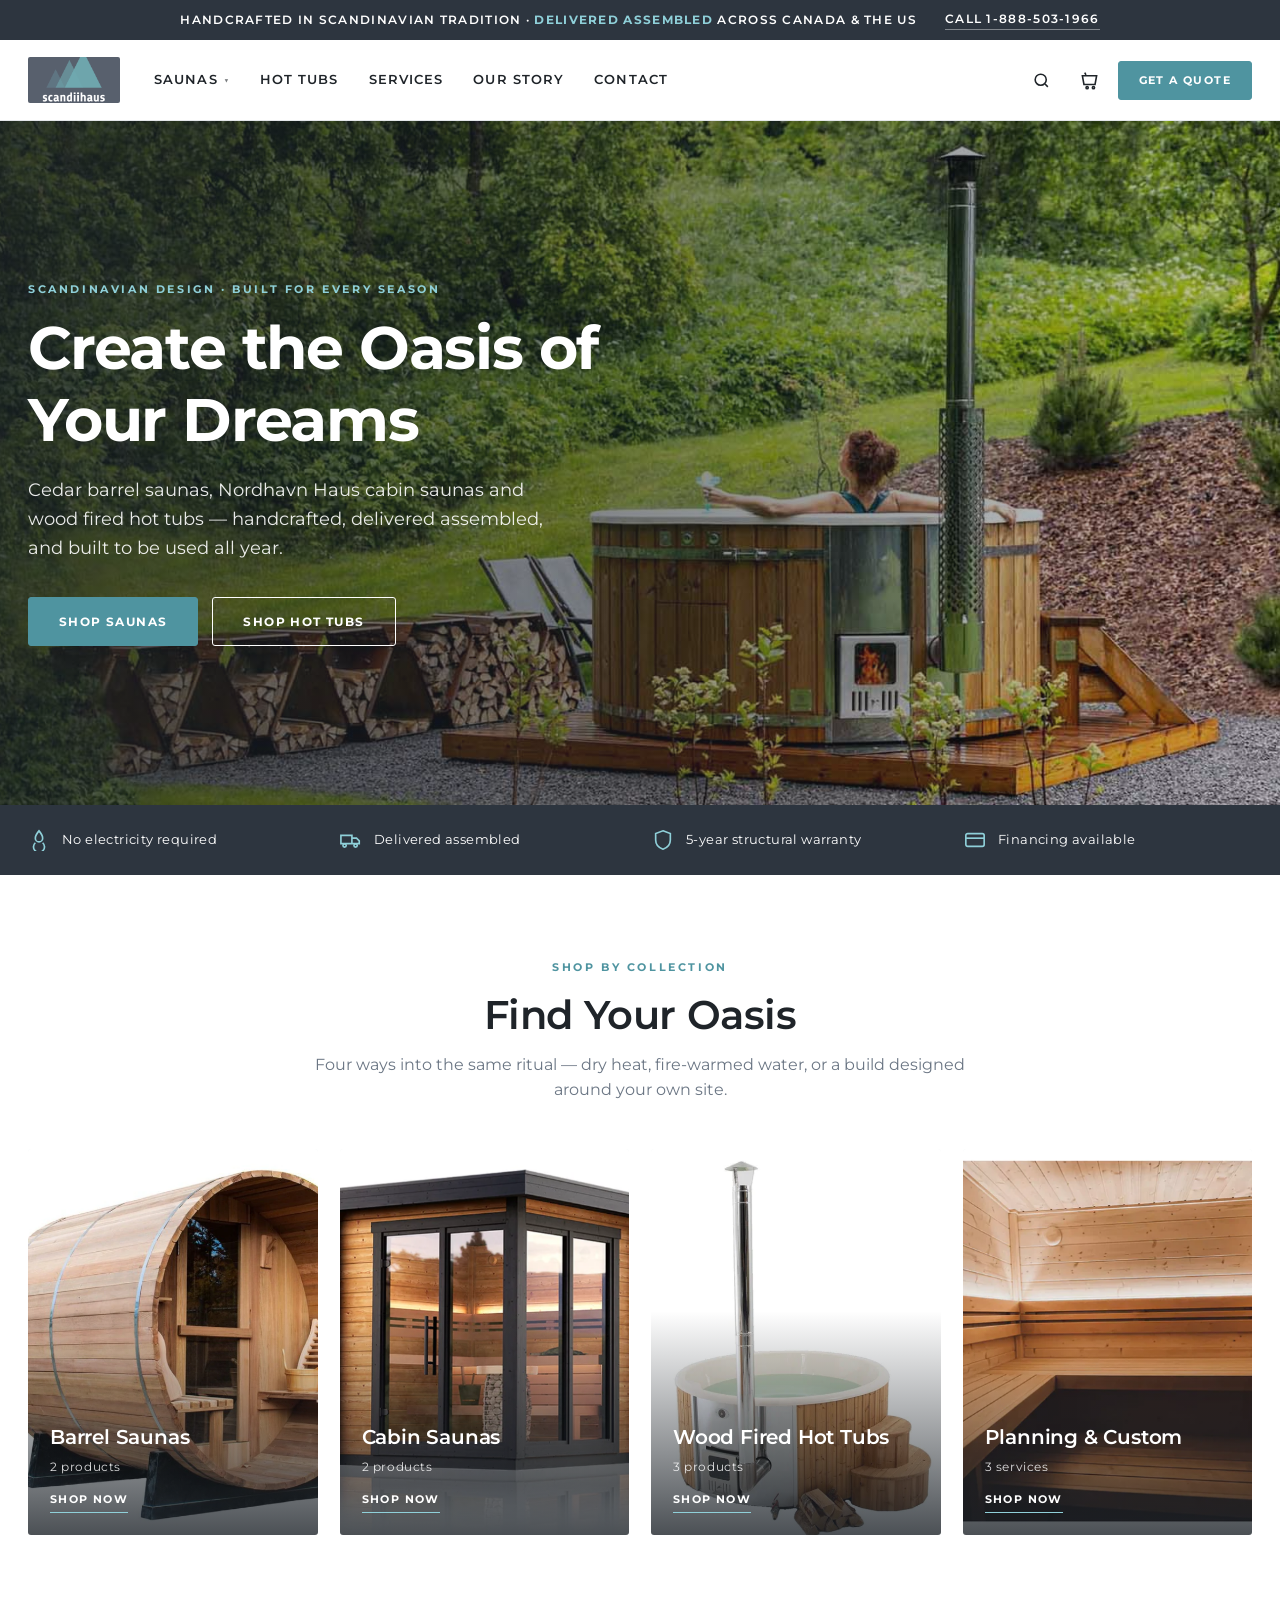
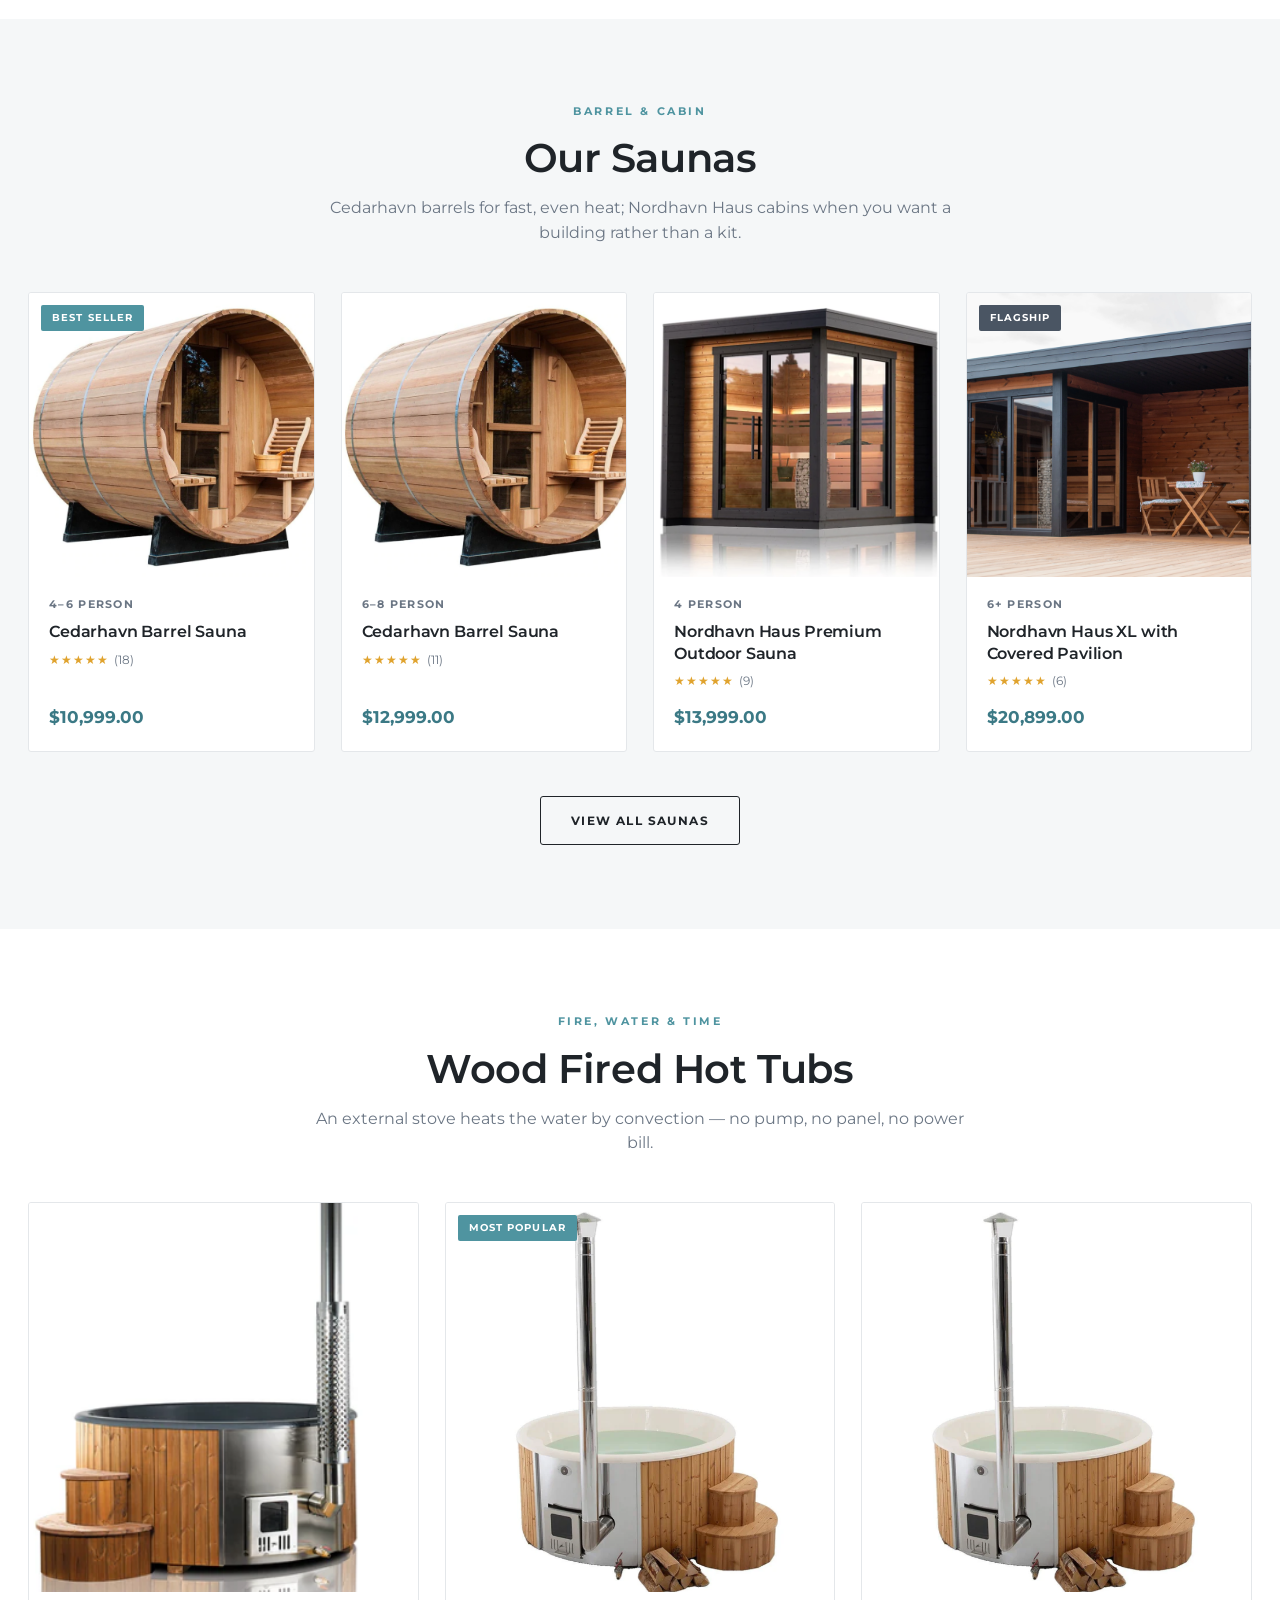
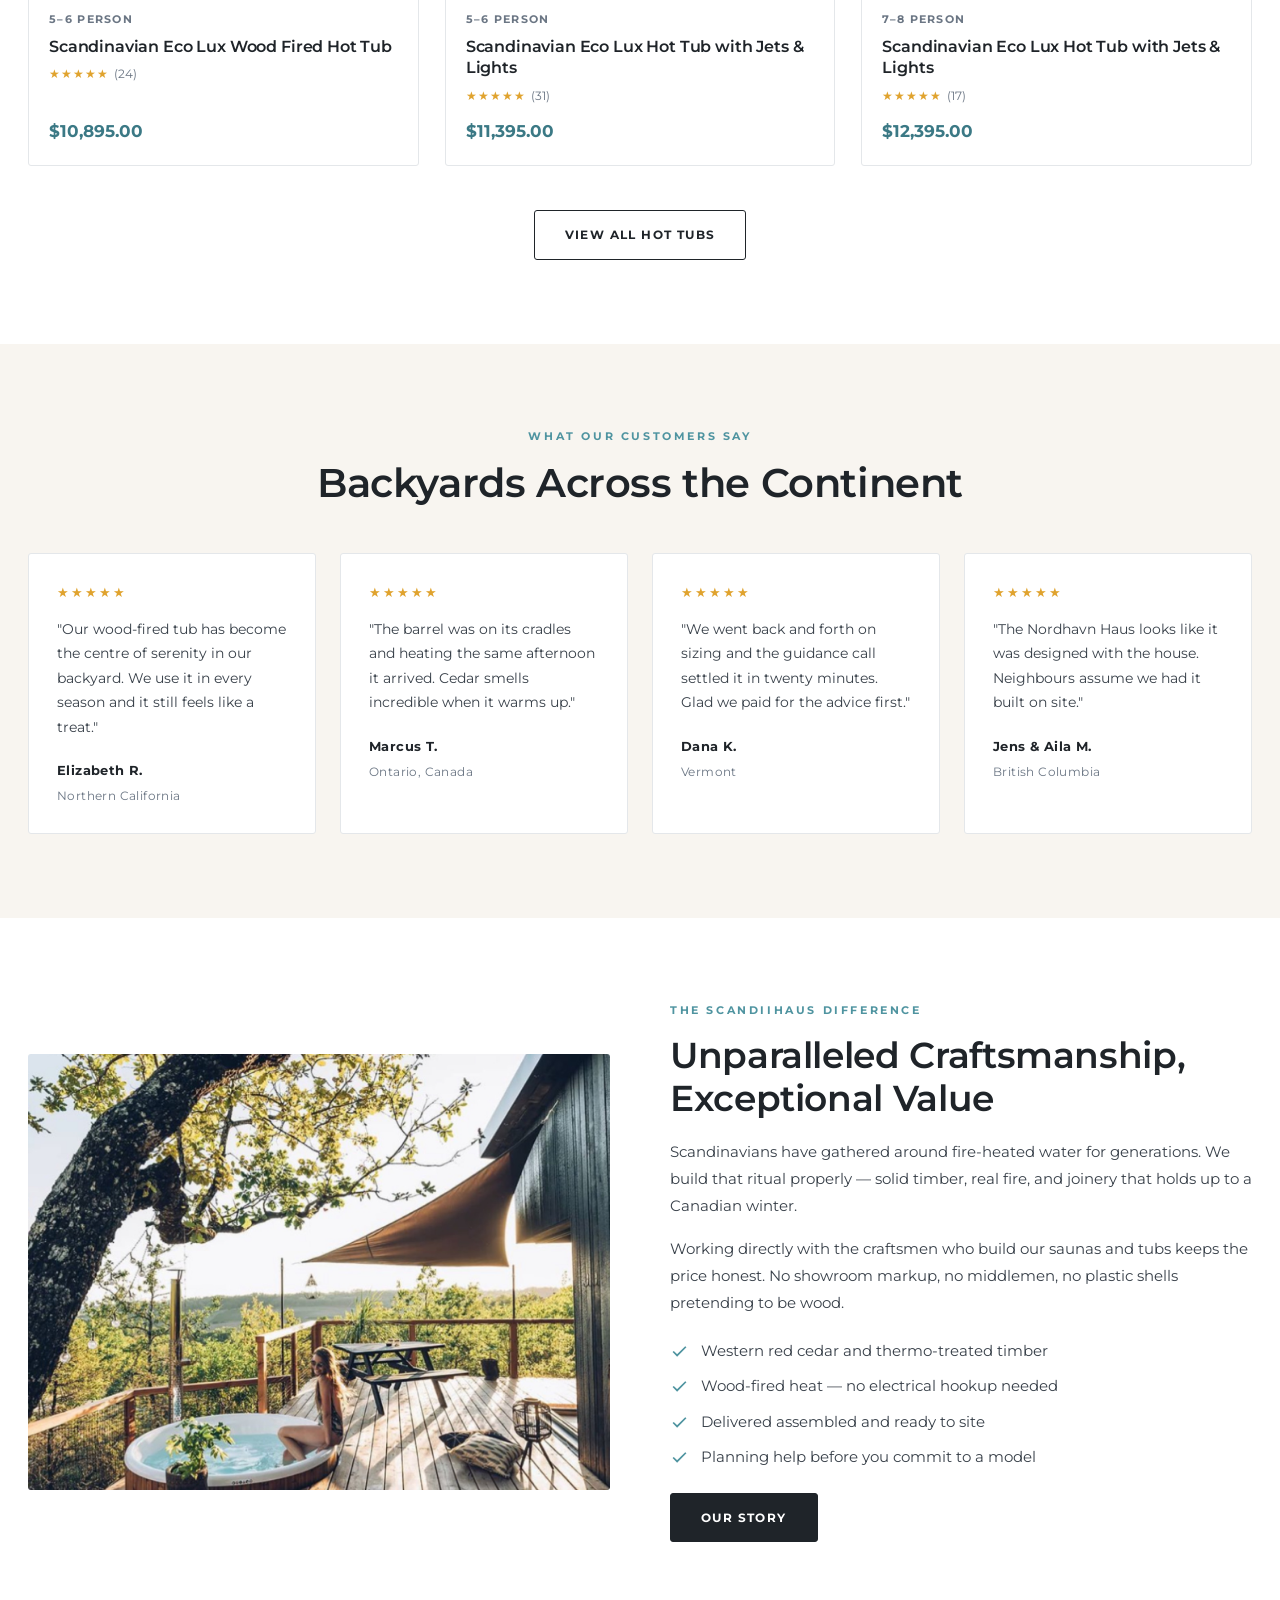
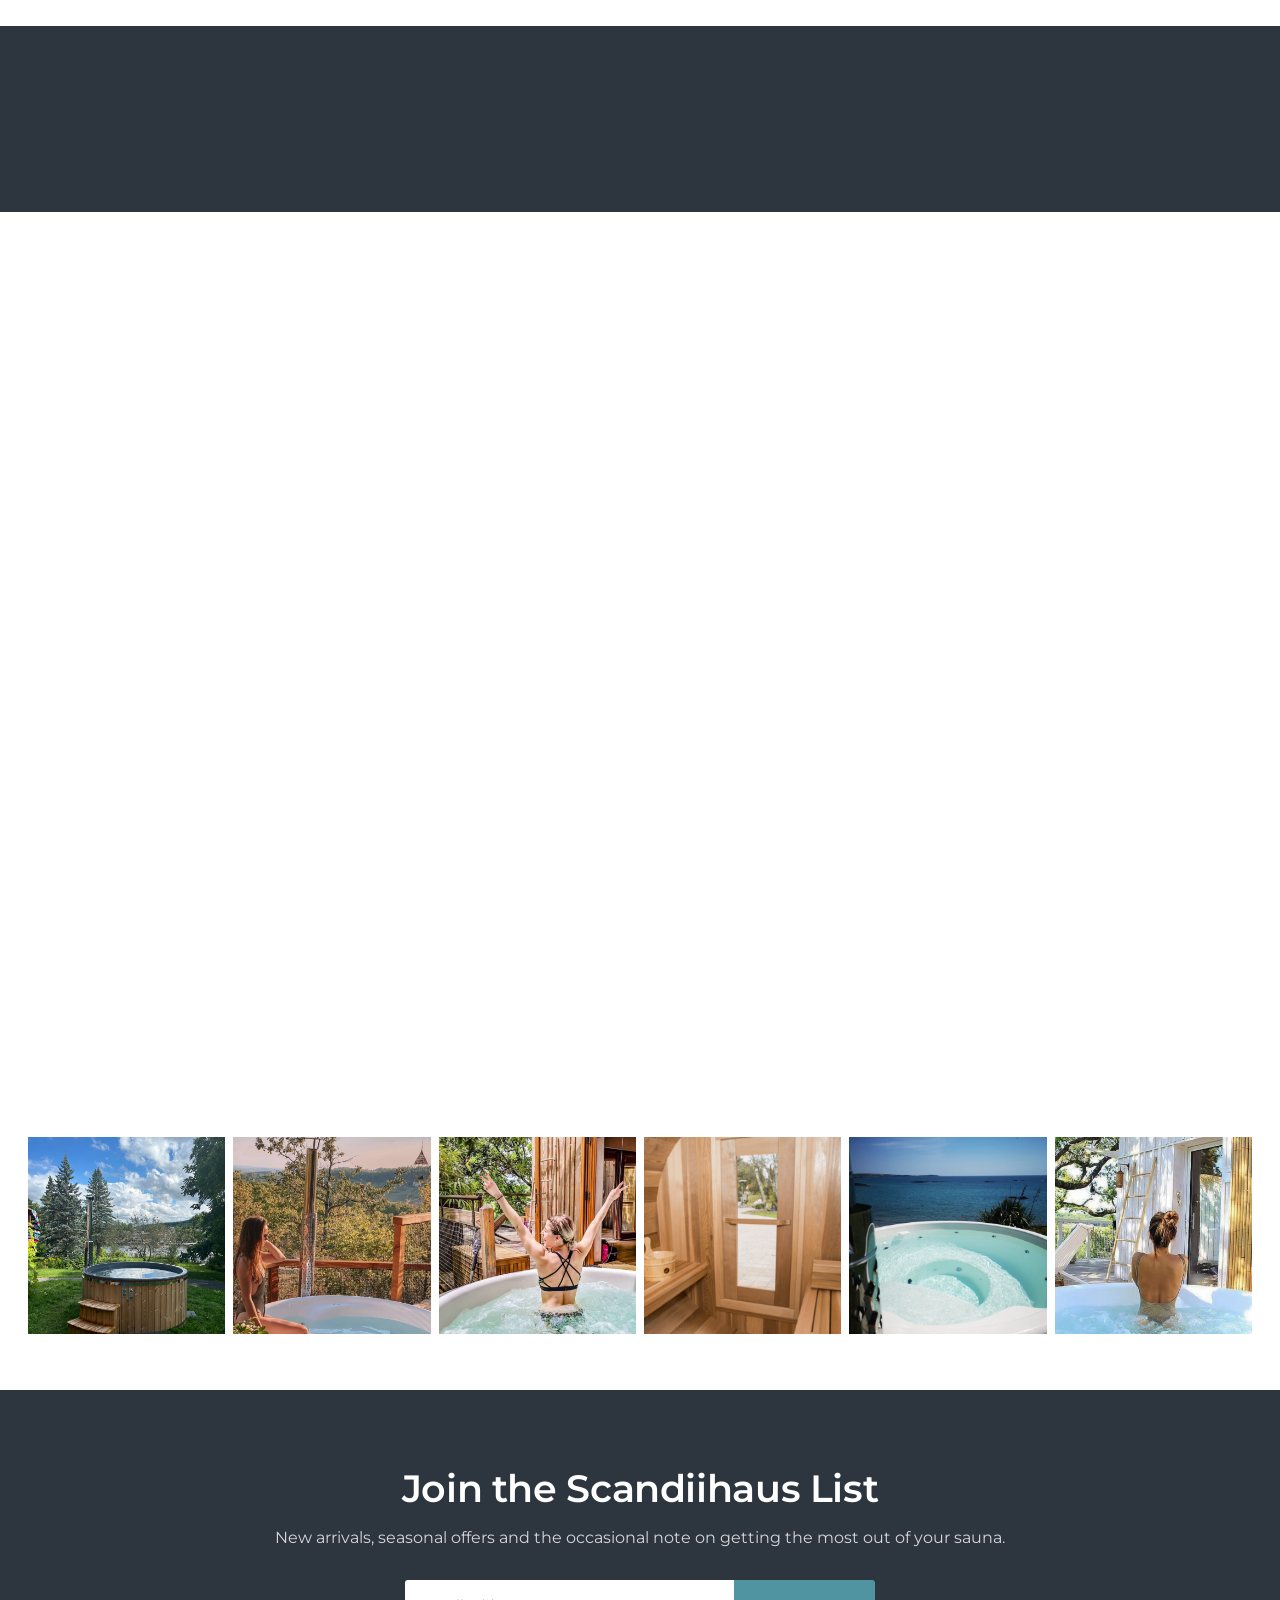
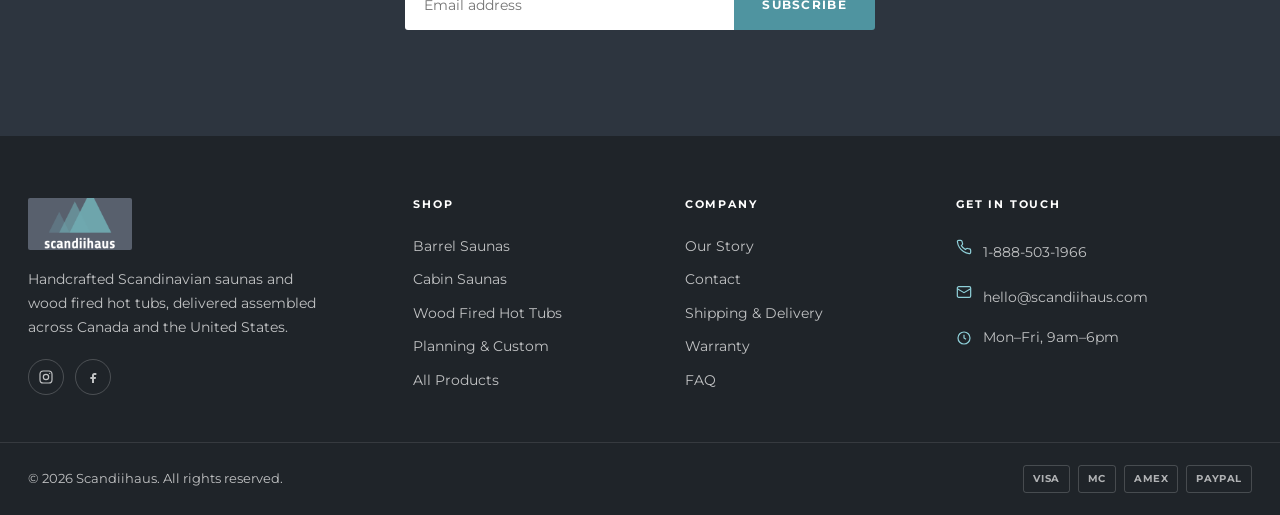
==== commit 2827e97f: "Rebuild site from scratch on a new template Replaces the previous build entirely. New structure foll" ====
--- a/index.html
+++ b/index.html
@@ -3,303 +3,404 @@
 <head>
 <meta charset="UTF-8">
 <meta name="viewport" content="width=device-width, initial-scale=1.0">
-<title>Scandiihaus | Wood Fired Hot Tubs &amp; Saunas — Create the Oasis of Your Dreams</title>
-<meta name="description" content="Handcrafted Scandinavian outdoor &amp; indoor saunas, wood fired hot tubs and cold plunges. Unparalleled craftsmanship, exceptional value, free shipping across North America.">
+<title>Scandiihaus | Scandinavian Barrel Saunas, Cabin Saunas &amp; Wood Fired Hot Tubs</title>
+<meta name="description" content="Handcrafted Scandinavian barrel saunas, Nordhavn Haus cabin saunas and Eco Lux wood fired hot tubs. Delivered assembled across Canada and the United States.">
 <link rel="preconnect" href="https://fonts.googleapis.com">
 <link rel="preconnect" href="https://fonts.gstatic.com" crossorigin>
-<link href="https://fonts.googleapis.com/css2?family=Fraunces:opsz,wght@9..144,500;9..144,600;9..144,700&family=Work+Sans:wght@400;500;600;700&display=swap" rel="stylesheet">
+<link href="https://fonts.googleapis.com/css2?family=Montserrat:wght@300;400;500;600;700&display=swap" rel="stylesheet">
 <link rel="stylesheet" href="css/style.css">
 </head>
 <body>
 
-<div class="announce-bar">Father's Day Sale — <span>$3,500 OFF</span> all Hot Tubs &amp; Saunas, while supplies last</div>
-
-<header class="site-header">
-  <div class="nav-main">
-    <button class="hamburger" id="hamburgerBtn" aria-label="Open menu">☰</button>
-    <a href="index.html" class="nav-logo">Scandii<span>haus</span></a>
-    <ul class="nav-links">
-      <li class="has-dropdown">
-        <a href="shop.html?cat=outdoor-saunas,indoor-saunas">Saunas</a>
-        <div class="dropdown mega">
-          <div class="dropdown-col">
+<!-- Announcement -->
+<div class="announce">
+  <div class="announce__inner">
+    <div class="announce__track"><span>Handcrafted in Scandinavian tradition &middot; <b>Delivered assembled</b> across Canada &amp; the US</span></div>
+    <a class="announce__phone" href="tel:18885031966">Call 1-888-503-1966</a>
+  </div>
+</div>
+
+<!-- Header -->
+<header class="header">
+  <div class="header__bar">
+    <button class="burger" id="burger" aria-label="Open menu">
+      <svg viewBox="0 0 24 24" fill="none" stroke="currentColor" stroke-width="2"><path d="M3 6h18M3 12h18M3 18h18"/></svg>
+    </button>
+
+    <a href="index.html" class="logo"><img src="images/logo.jpg" alt="Scandiihaus"></a>
+
+    <ul class="nav">
+      <li>
+        <a class="nav__link" href="shop.html?cat=barrel-saunas,cabin-saunas">Saunas <span class="caret">▼</span></a>
+        <div class="mega">
+          <div class="mega__col">
             <h4>Shop by Type</h4>
-            <a href="shop.html?cat=outdoor-saunas,indoor-saunas">All Saunas</a>
-            <a href="shop.html?cat=outdoor-saunas">Outdoor Saunas</a>
-            <a href="shop.html?cat=indoor-saunas">Indoor Saunas</a>
+            <a href="shop.html?cat=barrel-saunas,cabin-saunas">All Saunas</a>
+            <a href="shop.html?cat=barrel-saunas">Barrel Saunas</a>
+            <a href="shop.html?cat=cabin-saunas">Cabin Saunas</a>
+            <a href="shop.html?cat=services">Custom Builds</a>
           </div>
-          <div class="dropdown-col">
+          <div class="mega__col">
             <h4>Shop by Size</h4>
-            <a href="shop.html?cat=outdoor-saunas,indoor-saunas&size=1-2">1-2 Person</a>
-            <a href="shop.html?cat=outdoor-saunas,indoor-saunas&size=3-4">3-4 Person</a>
-            <a href="shop.html?cat=outdoor-saunas,indoor-saunas&size=5-6plus">5-6+ Person</a>
+            <a href="shop.html?cat=barrel-saunas,cabin-saunas&amp;size=to-4">Up to 4 Person</a>
+            <a href="shop.html?cat=barrel-saunas,cabin-saunas&amp;size=4-6">4&ndash;6 Person</a>
+            <a href="shop.html?cat=barrel-saunas,cabin-saunas&amp;size=6-plus">6+ Person</a>
           </div>
-          <div class="dropdown-col">
+          <div class="mega__col">
             <h4>Shop by Price</h4>
-            <a href="shop.html?cat=outdoor-saunas,indoor-saunas&price=under-8000">Under $8,000</a>
-            <a href="shop.html?cat=outdoor-saunas,indoor-saunas&price=8000-12000">$8,000 &ndash; $12,000</a>
-            <a href="shop.html?cat=outdoor-saunas,indoor-saunas&price=12000-plus">$12,000+</a>
+            <a href="shop.html?cat=barrel-saunas,cabin-saunas&amp;price=under-12000">Under $12,000</a>
+            <a href="shop.html?cat=barrel-saunas,cabin-saunas&amp;price=12000-16000">$12,000 &ndash; $16,000</a>
+            <a href="shop.html?cat=barrel-saunas,cabin-saunas&amp;price=16000-plus">$16,000+</a>
           </div>
-          <div class="dropdown-promo">
-            <img src="https://images.unsplash.com/photo-1764942687903-3a5ce0cfbebc?q=80&w=600&auto=format&fit=crop" alt="Nordic Cabin Sauna">
-            <p>Save up to $3,500 this week</p>
-          </div>
+          <a class="mega__promo" href="product.html?id=nordhavn-haus-xl">
+            <img src="images/sauna-nordhavn-pavilion.png" alt="Nordhavn Haus XL with covered pavilion">
+            <span>Nordhavn Haus XL</span>
+          </a>
         </div>
       </li>
-      <li><a href="shop.html?cat=hot-tubs">Hot Tubs</a></li>
-      <li><a href="shop.html?cat=cold-plunges">Cold Plunges</a></li>
-      <li><a href="shop.html?cat=accessories">Accessories</a></li>
-      <li><a href="about.html">Our Story</a></li>
-      <li><a href="contact.html">Contact</a></li>
+      <li><a class="nav__link" href="shop.html?cat=hot-tubs">Hot Tubs</a></li>
+      <li><a class="nav__link" href="shop.html?cat=services">Services</a></li>
+      <li><a class="nav__link" href="about.html">Our Story</a></li>
+      <li><a class="nav__link" href="contact.html">Contact</a></li>
     </ul>
-    <div class="nav-right">
-      <button class="nav-icon-btn" aria-label="Search">⚲</button>
-      <button class="nav-icon-btn" id="cartBtn" aria-label="Cart">⛃<span class="cart-dot" id="cartDot"></span></button>
-      <a href="contact.html" class="help-link btn btn-dark" style="padding:10px 20px;">Get a Quote</a>
+
+    <div class="header__actions">
+      <a class="icon-btn" href="shop.html" aria-label="Browse all products">
+        <svg viewBox="0 0 24 24" fill="none" stroke="currentColor" stroke-width="2"><circle cx="11" cy="11" r="7"/><path d="M20 20l-3.5-3.5"/></svg>
+      </a>
+      <button class="icon-btn" id="cartBtn" aria-label="Open cart">
+        <svg viewBox="0 0 24 24" fill="none" stroke="currentColor" stroke-width="2"><path d="M6 2l1.5 3M3 6h18l-2 11H5L3 6z"/><circle cx="9" cy="21" r="1.4"/><circle cx="17" cy="21" r="1.4"/></svg>
+        <span class="cart-count" id="cartCount">0</span>
+      </button>
+      <a href="contact.html" class="btn btn--teal btn--sm">Get a Quote</a>
     </div>
   </div>
 </header>
 
-<div class="mobile-nav-overlay" id="mobileNavOverlay">
-  <button class="mobile-nav-close" id="mobileNavClose">×</button>
-  <a href="shop.html?cat=outdoor-saunas">Outdoor Saunas</a>
-  <a href="shop.html?cat=indoor-saunas">Indoor Saunas</a>
-  <a href="shop.html?cat=hot-tubs">Hot Tubs</a>
-  <a href="shop.html?cat=cold-plunges">Cold Plunges</a>
-  <a href="shop.html?cat=accessories">Accessories</a>
-  <a href="about.html">Our Story</a>
-  <a href="contact.html">Contact</a>
-</div>
-
-<section class="hero hero-video-wrap">
-  <video class="hero-video" autoplay muted loop playsinline poster="https://images.unsplash.com/photo-1571055107559-3e67626fa8be?q=80&w=1800&auto=format&fit=crop">
-    <source src="videos/hero-hot-tub.mp4" type="video/mp4">
-  </video>
-  <div class="hero-overlay"></div>
-  <div class="hero-content">
-    <span class="eyebrow">Scandinavian Design · Handcrafted in Spruce</span>
-    <h1>Create the Oasis of Your Dreams</h1>
-    <p class="sub">Wood fired hot tubs built for unparalleled craftsmanship and exceptional value — no electricity, just fire, water and time.</p>
-    <div class="hero-cta">
-      <a href="shop.html" class="btn btn-ember">Shop Hot Tubs</a>
-      <a href="about.html" class="btn btn-outline-light">Our Story</a>
-    </div>
-  </div>
-</section>
-
-<button class="scroll-top-btn" id="scrollTopBtn" aria-label="Scroll to top">↑</button>
-
-<section class="usp-strip">
-  <div class="container">
-    <div class="usp-item"><span class="icon">🔥</span> No Electricity Required</div>
-    <div class="usp-item"><span class="icon">🚚</span> Free Shipping, North America</div>
-    <div class="usp-item"><span class="icon">🛡️</span> 5-Year Structural Warranty</div>
-    <div class="usp-item"><span class="icon">💳</span> Financing Available</div>
-  </div>
-</section>
-
-<section class="section-pad">
-  <div class="container">
-    <div class="section-head">
-      <span class="eyebrow">Shop By Category</span>
+<!-- Hero -->
+<section class="hero">
+  <div class="hero__media">
+    <video autoplay muted loop playsinline poster="images/hero-wide.jpg">
+      <source src="videos/hero-hot-tub.mp4" type="video/mp4">
+      <img src="images/hero-wide.jpg" alt="Wood fired hot tub in a garden setting">
+    </video>
+  </div>
+  <div class="hero__scrim"></div>
+  <div class="hero__inner">
+    <div class="hero__content">
+      <span class="eyebrow">Scandinavian Design &middot; Built for Every Season</span>
+      <h1>Create the Oasis of Your Dreams</h1>
+      <p>Cedar barrel saunas, Nordhavn Haus cabin saunas and wood fired hot tubs &mdash; handcrafted, delivered assembled, and built to be used all year.</p>
+      <div class="hero__cta">
+        <a href="shop.html?cat=barrel-saunas,cabin-saunas" class="btn btn--teal">Shop Saunas</a>
+        <a href="shop.html?cat=hot-tubs" class="btn btn--light">Shop Hot Tubs</a>
+      </div>
+    </div>
+  </div>
+</section>
+
+<!-- USP strip -->
+<section class="usp">
+  <div class="usp__grid">
+    <div class="usp__item">
+      <svg viewBox="0 0 24 24" fill="none" stroke="currentColor" stroke-width="1.8"><path d="M12 2s4 4.5 4 8a4 4 0 01-8 0c0-3.5 4-8 4-8z"/><path d="M8 15a6 6 0 108 0"/></svg>
+      No electricity required
+    </div>
+    <div class="usp__item">
+      <svg viewBox="0 0 24 24" fill="none" stroke="currentColor" stroke-width="1.8"><path d="M1 7h12v9H1zM13 10h5l3 3v3h-8z"/><circle cx="5" cy="18" r="1.8"/><circle cx="17" cy="18" r="1.8"/></svg>
+      Delivered assembled
+    </div>
+    <div class="usp__item">
+      <svg viewBox="0 0 24 24" fill="none" stroke="currentColor" stroke-width="1.8"><path d="M12 2l8 3v7c0 5-3.5 8.5-8 10-4.5-1.5-8-5-8-10V5z"/></svg>
+      5-year structural warranty
+    </div>
+    <div class="usp__item">
+      <svg viewBox="0 0 24 24" fill="none" stroke="currentColor" stroke-width="1.8"><rect x="2" y="5" width="20" height="14" rx="2"/><path d="M2 10h20"/></svg>
+      Financing available
+    </div>
+  </div>
+</section>
+
+<!-- Featured collections -->
+<section class="section">
+  <div class="container">
+    <div class="section-head reveal">
+      <span class="eyebrow">Shop by Collection</span>
       <h2>Find Your Oasis</h2>
-      <p>From outdoor cabin saunas to wood fired hot tubs and cold plunges — explore the full Scandiihaus collection.</p>
-    </div>
-    <div class="category-grid cols-4">
-      <a href="shop.html?cat=outdoor-saunas" class="category-cell">
-        <div class="img-box" style="background-image:url('https://images.unsplash.com/photo-1764942687903-3a5ce0cfbebc?q=80&w=900&auto=format&fit=crop')"></div>
-        <div class="cat-label"><h3>Outdoor Saunas</h3><span>Shop Now</span></div>
+      <p>Four ways into the same ritual &mdash; dry heat, fire-warmed water, or a build designed around your own site.</p>
+    </div>
+    <div class="collections">
+      <a class="collection reveal" href="shop.html?cat=barrel-saunas">
+        <img src="images/sauna-cedarhavn-barrel.png" alt="Cedarhavn barrel sauna">
+        <div class="collection__label"><h3>Barrel Saunas</h3><span>2 products</span><br><em>Shop Now</em></div>
       </a>
-      <a href="shop.html?cat=indoor-saunas" class="category-cell">
-        <div class="img-box" style="background-image:url('https://images.unsplash.com/photo-1790756548832-f85ec322b9bd?q=80&w=900&auto=format&fit=crop')"></div>
-        <div class="cat-label"><h3>Indoor Saunas</h3><span>Shop Now</span></div>
+      <a class="collection reveal" href="shop.html?cat=cabin-saunas">
+        <img src="images/sauna-nordhavn-corner.png" alt="Nordhavn Haus cabin sauna">
+        <div class="collection__label"><h3>Cabin Saunas</h3><span>2 products</span><br><em>Shop Now</em></div>
       </a>
-      <a href="shop.html?cat=hot-tubs" class="category-cell">
-        <div class="img-box" style="background-image:url('https://images.unsplash.com/photo-1571055107559-3e67626fa8be?q=80&w=900&auto=format&fit=crop')"></div>
-        <div class="cat-label"><h3>Wood Fired Hot Tubs</h3><span>Shop Now</span></div>
+      <a class="collection reveal" href="shop.html?cat=hot-tubs">
+        <img src="images/hot-tub-eco-lux-white.png" alt="Scandinavian Eco Lux wood fired hot tub">
+        <div class="collection__label"><h3>Wood Fired Hot Tubs</h3><span>3 products</span><br><em>Shop Now</em></div>
       </a>
-      <a href="shop.html?cat=cold-plunges" class="category-cell">
-        <div class="img-box" style="background-image:url('https://images.unsplash.com/photo-1676776293435-5d521c57944f?q=80&w=900&auto=format&fit=crop')"></div>
-        <div class="cat-label"><h3>Cold Plunges</h3><span>Shop Now</span></div>
+      <a class="collection reveal" href="shop.html?cat=services">
+        <img src="images/sauna-interior-pine.png" alt="Sauna interior with backlit benches">
+        <div class="collection__label"><h3>Planning &amp; Custom</h3><span>3 services</span><br><em>Shop Now</em></div>
       </a>
     </div>
   </div>
 </section>
 
-<section class="section-pad" style="background:var(--cream-dark);">
-  <div class="container">
-    <div class="section-head">
-      <span class="eyebrow">Shop the Collection</span>
-      <h2>Best Selling Wood Fired Hot Tubs</h2>
-      <p>Each tub is handcrafted from rot-resistant Scandinavian spruce and shipped fully assembled, ready for your backyard.</p>
-    </div>
-    <div class="product-grid" id="homeProductGrid"></div>
-    <div style="text-align:center;margin-top:48px;">
-      <a href="shop.html" class="btn btn-dark">View All Hot Tubs</a>
-    </div>
-  </div>
-</section>
-
-<section class="section-pad">
-  <div class="container">
-    <div class="section-head">
-      <span class="eyebrow">On Sale Now</span>
-      <h2>Featured Saunas</h2>
-      <p>Handcrafted outdoor and indoor saunas, built from rot-resistant Scandinavian spruce.</p>
-    </div>
-    <div class="product-grid" id="homeSaunaGrid"></div>
-    <div style="text-align:center;margin-top:48px;">
-      <a href="shop.html?cat=outdoor-saunas" class="btn btn-dark">View All Saunas</a>
-    </div>
-  </div>
-</section>
-
-<section class="section-pad testimonial-strip">
-  <div class="container">
-    <div class="section-head">
+<!-- Saunas -->
+<section class="section bg-mist">
+  <div class="container">
+    <div class="section-head reveal">
+      <span class="eyebrow">Barrel &amp; Cabin</span>
+      <h2>Our Saunas</h2>
+      <p>Cedarhavn barrels for fast, even heat; Nordhavn Haus cabins when you want a building rather than a kit.</p>
+    </div>
+    <div class="product-grid" id="saunaGrid"></div>
+    <div style="text-align:center;margin-top:44px;">
+      <a href="shop.html?cat=barrel-saunas,cabin-saunas" class="btn btn--outline">View All Saunas</a>
+    </div>
+  </div>
+</section>
+
+<!-- Hot tubs -->
+<section class="section">
+  <div class="container">
+    <div class="section-head reveal">
+      <span class="eyebrow">Fire, Water &amp; Time</span>
+      <h2>Wood Fired Hot Tubs</h2>
+      <p>An external stove heats the water by convection &mdash; no pump, no panel, no power bill.</p>
+    </div>
+    <div class="product-grid product-grid--3" id="tubGrid"></div>
+    <div style="text-align:center;margin-top:44px;">
+      <a href="shop.html?cat=hot-tubs" class="btn btn--outline">View All Hot Tubs</a>
+    </div>
+  </div>
+</section>
+
+<!-- Testimonials -->
+<section class="section bg-sand">
+  <div class="container">
+    <div class="section-head reveal">
       <span class="eyebrow">What Our Customers Say</span>
-      <h2>Loved by Backyards Across the Continent</h2>
-    </div>
-    <div class="testimonial-grid">
-      <div class="testimonial-card">
+      <h2>Backyards Across the Continent</h2>
+    </div>
+    <div class="testimonials">
+      <div class="quote-card reveal">
         <div class="stars">★★★★★</div>
-        <p class="quote">"Our wood-fired hot tub has become the center of serenity in our backyard. Worth every penny."</p>
-        <p class="who">Elizabeth R.<span>Northern California</span></p>
-      </div>
-      <div class="testimonial-card">
+        <p>"Our wood-fired tub has become the centre of serenity in our backyard. We use it in every season and it still feels like a treat."</p>
+        <cite>Elizabeth R.<span>Northern California</span></cite>
+      </div>
+      <div class="quote-card reveal">
         <div class="stars">★★★★★</div>
-        <p class="quote">"Setup was simple and the quality is incredible. We use it almost every night, even through winter."</p>
-        <p class="who">Marcus T.<span>Ontario, Canada</span></p>
-      </div>
-      <div class="testimonial-card">
-        <div class="stars">★★★★☆</div>
-        <p class="quote">"The craftsmanship is obvious the moment it arrives. Heats up faster than we expected too."</p>
-        <p class="who">Dana K.<span>Vermont</span></p>
-      </div>
-    </div>
-  </div>
-</section>
-
-<section class="section-pad">
+        <p>"The barrel was on its cradles and heating the same afternoon it arrived. Cedar smells incredible when it warms up."</p>
+        <cite>Marcus T.<span>Ontario, Canada</span></cite>
+      </div>
+      <div class="quote-card reveal">
+        <div class="stars">★★★★★</div>
+        <p>"We went back and forth on sizing and the guidance call settled it in twenty minutes. Glad we paid for the advice first."</p>
+        <cite>Dana K.<span>Vermont</span></cite>
+      </div>
+      <div class="quote-card reveal">
+        <div class="stars">★★★★★</div>
+        <p>"The Nordhavn Haus looks like it was designed with the house. Neighbours assume we had it built on site."</p>
+        <cite>Jens &amp; Aila M.<span>British Columbia</span></cite>
+      </div>
+    </div>
+  </div>
+</section>
+
+<!-- Philosophy -->
+<section class="section">
   <div class="container">
     <div class="split">
-      <div class="img-box" style="background-image:url('https://plus.unsplash.com/premium_photo-1733514433379-7db3a5094db4?q=80&w=1200&auto=format&fit=crop')"></div>
-      <div class="split-text">
+      <div class="split__media reveal"><img src="images/hot-tub-deck-cabin.jpg" alt="Hot tub on a timber deck beside a cabin"></div>
+      <div class="reveal">
         <span class="eyebrow">The Scandiihaus Difference</span>
         <h2>Unparalleled Craftsmanship, Exceptional Value</h2>
-        <p>For generations, Scandinavians have gathered around fire-heated water as a ritual of warmth, connection and calm. We build that ritual into every tub we ship — no shortcuts, no plastic shells, just real wood and real fire.</p>
-        <ul class="feature-list">
-          <li><span class="tick">✓</span> Sustainably sourced spruce &amp; cedar construction</li>
-          <li><span class="tick">✓</span> External wood-fired stove — heats naturally, no power bill</li>
-          <li><span class="tick">✓</span> Optional jets &amp; ambient LED lighting</li>
-          <li><span class="tick">✓</span> Delivered fully assembled across North America</li>
+        <p>Scandinavians have gathered around fire-heated water for generations. We build that ritual properly &mdash; solid timber, real fire, and joinery that holds up to a Canadian winter.</p>
+        <p>Working directly with the craftsmen who build our saunas and tubs keeps the price honest. No showroom markup, no middlemen, no plastic shells pretending to be wood.</p>
+        <ul class="ticks">
+          <li><svg viewBox="0 0 24 24" fill="none" stroke="currentColor" stroke-width="2.2"><path d="M20 6L9 17l-5-5"/></svg> Western red cedar and thermo-treated timber</li>
+          <li><svg viewBox="0 0 24 24" fill="none" stroke="currentColor" stroke-width="2.2"><path d="M20 6L9 17l-5-5"/></svg> Wood-fired heat &mdash; no electrical hookup needed</li>
+          <li><svg viewBox="0 0 24 24" fill="none" stroke="currentColor" stroke-width="2.2"><path d="M20 6L9 17l-5-5"/></svg> Delivered assembled and ready to site</li>
+          <li><svg viewBox="0 0 24 24" fill="none" stroke="currentColor" stroke-width="2.2"><path d="M20 6L9 17l-5-5"/></svg> Planning help before you commit to a model</li>
         </ul>
-        <a href="about.html" class="btn btn-dark" style="margin-top:28px;">Learn Our Story</a>
-      </div>
-    </div>
-  </div>
-</section>
-
-<section class="cta-banner">
-  <h2>Join the Scandiihaus Family</h2>
-  <p>Get exclusive offers, backyard inspiration and early access to new arrivals.</p>
-  <form class="newsletter-form" onsubmit="event.preventDefault(); alert('Thanks for subscribing!');">
-    <input type="email" placeholder="Email address" required>
+        <a href="about.html" class="btn btn--ink">Our Story</a>
+      </div>
+    </div>
+  </div>
+</section>
+
+<!-- Stats -->
+<section class="section section--tight bg-slate">
+  <div class="container">
+    <div class="stats">
+      <div class="reveal"><h3>2&ndash;4 hrs</h3><p>To soaking temperature</p></div>
+      <div class="reveal"><h3>5-Year</h3><p>Structural warranty</p></div>
+      <div class="reveal"><h3>Assembled</h3><p>Delivered ready to site</p></div>
+      <div class="reveal"><h3>All Season</h3><p>Built for Canadian winters</p></div>
+    </div>
+  </div>
+</section>
+
+<!-- Journal -->
+<section class="section">
+  <div class="container">
+    <div class="section-head reveal">
+      <span class="eyebrow">The Journal</span>
+      <h2>Before You Buy</h2>
+      <p>The questions we get asked most, answered at length rather than in a sales pitch.</p>
+    </div>
+    <div class="posts" id="postGrid"></div>
+  </div>
+</section>
+
+<!-- Gallery strip -->
+<section class="section section--tight">
+  <div class="container">
+    <div class="section-head reveal" style="margin-bottom:26px;">
+      <span class="eyebrow">@scandiihaus</span>
+      <h2 style="font-size:24px;">From Our Customers</h2>
+    </div>
+    <div class="strip">
+      <a href="https://www.instagram.com/scandiihaus" target="_blank" rel="noopener"><img src="images/hot-tub-lake.jpg" alt="Wood fired hot tub beside a lake" loading="lazy"></a>
+      <a href="https://www.instagram.com/scandiihaus" target="_blank" rel="noopener"><img src="images/hot-tub-sunset.jpg" alt="Hot tub at sunset" loading="lazy"></a>
+      <a href="https://www.instagram.com/scandiihaus" target="_blank" rel="noopener"><img src="images/hot-tub-joy.jpg" alt="Guest enjoying a wood fired hot tub" loading="lazy"></a>
+      <a href="https://www.instagram.com/scandiihaus" target="_blank" rel="noopener"><img src="images/sauna-interior-barrel.png" alt="Cedar barrel sauna interior" loading="lazy"></a>
+      <a href="https://www.instagram.com/scandiihaus" target="_blank" rel="noopener"><img src="images/hot-tub-ocean.png" alt="Hot tub overlooking the ocean" loading="lazy"></a>
+      <a href="https://www.instagram.com/scandiihaus" target="_blank" rel="noopener"><img src="images/hot-tub-cabin-view.jpg" alt="Hot tub beside a white cabin" loading="lazy"></a>
+    </div>
+  </div>
+</section>
+
+<!-- Newsletter -->
+<section class="cta">
+  <h2>Join the Scandiihaus List</h2>
+  <p>New arrivals, seasonal offers and the occasional note on getting the most out of your sauna.</p>
+  <form class="subscribe" data-fake-submit>
+    <input type="email" placeholder="Email address" required aria-label="Email address">
     <button type="submit">Subscribe</button>
   </form>
-</section>
-
-<footer class="site-footer">
-  <div class="footer-top">
-    <div class="footer-brand">
-      <h3>Scandiihaus</h3>
-      <p>Handcrafted wood fired hot tubs and saunas, designed in the Scandinavian tradition for backyards everywhere.</p>
-      <div class="footer-social">
-        <a href="#" aria-label="Instagram">◎</a>
-        <a href="#" aria-label="Facebook">f</a>
-      </div>
-    </div>
-    <div class="footer-col">
+  <p data-note style="margin-top:14px;font-size:13.5px;"></p>
+</section>
+
+<!-- Footer -->
+<footer class="footer">
+  <div class="footer__top">
+    <div class="footer__brand">
+      <img src="images/logo.jpg" alt="Scandiihaus">
+      <p>Handcrafted Scandinavian saunas and wood fired hot tubs, delivered assembled across Canada and the United States.</p>
+      <div class="socials">
+        <a href="https://www.instagram.com/scandiihaus" target="_blank" rel="noopener" aria-label="Instagram">
+          <svg viewBox="0 0 24 24" fill="none" stroke="currentColor" stroke-width="1.8"><rect x="3" y="3" width="18" height="18" rx="5"/><circle cx="12" cy="12" r="4"/><circle cx="17.5" cy="6.5" r="1" fill="currentColor" stroke="none"/></svg>
+        </a>
+        <a href="https://www.facebook.com/scandiihaus" target="_blank" rel="noopener" aria-label="Facebook">
+          <svg viewBox="0 0 24 24" fill="currentColor"><path d="M14 9h3V6h-3c-2 0-3.5 1.5-3.5 3.5V12H8v3h2.5v6h3v-6H16l.5-3h-3V9.5c0-.3.2-.5.5-.5z"/></svg>
+        </a>
+      </div>
+    </div>
+
+    <div class="footer__col">
       <h4>Shop</h4>
-      <a href="shop.html?cat=outdoor-saunas">Outdoor Saunas</a>
-      <a href="shop.html?cat=indoor-saunas">Indoor Saunas</a>
-      <a href="shop.html?cat=hot-tubs">Hot Tubs</a>
-      <a href="shop.html?cat=cold-plunges">Cold Plunges</a>
-      <a href="shop.html?cat=accessories">Accessories</a>
+      <a href="shop.html?cat=barrel-saunas">Barrel Saunas</a>
+      <a href="shop.html?cat=cabin-saunas">Cabin Saunas</a>
+      <a href="shop.html?cat=hot-tubs">Wood Fired Hot Tubs</a>
+      <a href="shop.html?cat=services">Planning &amp; Custom</a>
       <a href="shop.html">All Products</a>
     </div>
-    <div class="footer-col">
+
+    <div class="footer__col">
       <h4>Company</h4>
       <a href="about.html">Our Story</a>
       <a href="contact.html">Contact</a>
+      <a href="contact.html">Shipping &amp; Delivery</a>
       <a href="contact.html">Warranty</a>
-    </div>
-    <div class="footer-col">
-      <h4>Support</h4>
-      <a href="contact.html">Shipping &amp; Returns</a>
       <a href="contact.html">FAQ</a>
-      <a href="contact.html">Track Order</a>
-    </div>
-    <div class="footer-col footer-newsletter">
+    </div>
+
+    <div class="footer__col">
       <h4>Get In Touch</h4>
-      <p>1-888-778-7811<br>hello@scandiihaus.com</p>
-    </div>
-  </div>
-  <div class="footer-bottom">
-    <p>© 2026 Scandiihaus. All rights reserved.</p>
-    <p>Designed with care, built to last.</p>
+      <ul class="footer__contact">
+        <li>
+          <svg viewBox="0 0 24 24" fill="none" stroke="currentColor" stroke-width="1.8"><path d="M22 16.9v3a2 2 0 01-2.2 2 19.8 19.8 0 01-8.6-3.1 19.5 19.5 0 01-6-6A19.8 19.8 0 012.1 4.2 2 2 0 014.1 2h3a2 2 0 012 1.7c.1 1 .4 1.9.7 2.8a2 2 0 01-.5 2.1L8.1 9.9a16 16 0 006 6l1.3-1.2a2 2 0 012.1-.5c.9.3 1.8.6 2.8.7a2 2 0 011.7 2z"/></svg>
+          <a href="tel:18885031966">1-888-503-1966</a>
+        </li>
+        <li>
+          <svg viewBox="0 0 24 24" fill="none" stroke="currentColor" stroke-width="1.8"><rect x="2" y="4" width="20" height="16" rx="2"/><path d="M2 7l10 6 10-6"/></svg>
+          <a href="mailto:hello@scandiihaus.com">hello@scandiihaus.com</a>
+        </li>
+        <li>
+          <svg viewBox="0 0 24 24" fill="none" stroke="currentColor" stroke-width="1.8"><circle cx="12" cy="12" r="9"/><path d="M12 7v5l3 2"/></svg>
+          Mon&ndash;Fri, 9am&ndash;6pm
+        </li>
+      </ul>
+    </div>
+  </div>
+
+  <div class="footer__bottom">
+    <div class="footer__bottom-in">
+      <p>&copy; 2026 Scandiihaus. All rights reserved.</p>
+      <div class="pay"><span>VISA</span><span>MC</span><span>AMEX</span><span>PAYPAL</span></div>
+    </div>
   </div>
 </footer>
 
-<div class="cart-overlay" id="cartOverlay"></div>
-<aside class="cart-sidebar" id="cartSidebar">
-  <div class="cart-header">
-    <h3>Your Bag</h3>
-    <button class="cart-close" id="cartClose">×</button>
-  </div>
-  <div class="cart-items" id="cartItems"></div>
-  <div class="cart-footer">
-    <div class="cart-subtotal"><span>Subtotal</span><span id="cartSubtotal">$0.00</span></div>
-    <button class="btn btn-dark btn-block" id="checkoutBtn">Checkout</button>
+<!-- Overlays -->
+<div class="scrim" id="scrim"></div>
+
+<nav class="mobile-nav" id="mobileNav">
+  <div class="mobile-nav__head">
+    <img src="images/logo.jpg" alt="Scandiihaus">
+    <button class="drawer__close" id="mobileClose" aria-label="Close menu">&times;</button>
+  </div>
+  <a class="m-link" href="shop.html?cat=barrel-saunas,cabin-saunas">Saunas</a>
+  <a class="m-link" href="shop.html?cat=hot-tubs">Hot Tubs</a>
+  <a class="m-link" href="shop.html?cat=services">Services</a>
+  <a class="m-link" href="about.html">Our Story</a>
+  <a class="m-link" href="contact.html">Contact</a>
+  <h5>Shop by Type</h5>
+  <a class="m-sub" href="shop.html?cat=barrel-saunas">Barrel Saunas</a>
+  <a class="m-sub" href="shop.html?cat=cabin-saunas">Cabin Saunas</a>
+  <a class="m-sub" href="shop.html?cat=hot-tubs">Wood Fired Hot Tubs</a>
+  <h5>Shop by Size</h5>
+  <a class="m-sub" href="shop.html?cat=barrel-saunas,cabin-saunas&amp;size=to-4">Up to 4 Person</a>
+  <a class="m-sub" href="shop.html?cat=barrel-saunas,cabin-saunas&amp;size=4-6">4&ndash;6 Person</a>
+  <a class="m-sub" href="shop.html?cat=barrel-saunas,cabin-saunas&amp;size=6-plus">6+ Person</a>
+</nav>
+
+<aside class="drawer" id="drawer">
+  <div class="drawer__head">
+    <h3>Your Cart</h3>
+    <button class="drawer__close" id="drawerClose" aria-label="Close cart">&times;</button>
+  </div>
+  <div class="drawer__body" id="drawerBody"></div>
+  <div class="drawer__foot">
+    <div class="drawer__total"><span>Subtotal</span><span id="drawerTotal">$0.00</span></div>
+    <button class="btn btn--teal btn--block" id="checkoutBtn">Request Checkout</button>
   </div>
 </aside>
+
+<button class="to-top" id="toTop" aria-label="Back to top">
+  <svg viewBox="0 0 24 24" fill="none" stroke="currentColor" stroke-width="2"><path d="M12 19V5M5 12l7-7 7 7"/></svg>
+</button>
 
 <script src="js/main.js"></script>
 <script>
-function renderHomeGrid(elId, list) {
-  const grid = document.getElementById(elId);
-  if (!grid) return;
-  grid.innerHTML = list.map(p => `
-    <a href="product.html?id=${p.id}" class="product-card">
-      <div class="thumb">
-        ${p.badge ? `<span class="badge">${p.badge}</span>` : ''}
-        <div class="img-box" style="background-image:url('${p.image}')"></div>
-        <button type="button" class="quick-add" data-id="${p.id}" data-name="${p.name.replace(/"/g,'&quot;')}" data-price="${p.price}" data-image="${p.image}">Quick Add</button>
-      </div>
-      <div class="info">
-        <p class="cap">${p.capacity}</p>
-        <h3>${p.name}</h3>
-        <div class="price-row">
-          <span class="price-now">$${p.price.toLocaleString()}</span>
-          ${p.compareAt ? `<span class="price-was">$${p.compareAt.toLocaleString()}</span>` : ''}
-        </div>
-        <div class="stars">${starString(p.rating)} <span style="color:var(--text-muted);">(${p.reviews})</span></div>
-      </div>
-    </a>`).join('');
-}
-
-loadProducts().then((products) => {
-  renderHomeGrid('homeProductGrid', products.filter(p => p.category === 'hot-tubs'));
-  renderHomeGrid('homeSaunaGrid', products.filter(p => p.category === 'outdoor-saunas' || p.category === 'indoor-saunas'));
-});
-
-document.addEventListener('click', (e) => {
-  const btn = e.target.closest('.quick-add');
-  if (!btn) return;
-  e.preventDefault();
-  e.stopPropagation();
-  Cart.add({ id: btn.dataset.id, name: btn.dataset.name, price: parseFloat(btn.dataset.price), image: btn.dataset.image, qty: 1 });
-});
+renderInto('saunaGrid', PRODUCTS.filter(p => p.category === 'barrel-saunas' || p.category === 'cabin-saunas'));
+renderInto('tubGrid', PRODUCTS.filter(p => p.category === 'hot-tubs'));
+
+document.getElementById('postGrid').innerHTML = POSTS.map(post => `
+  <a class="post reveal" href="#">
+    <div class="post__media"><img src="${post.image}" alt="${esc(post.title)}" loading="lazy"></div>
+    <div class="post__body">
+      <p class="post__meta">${post.tag}</p>
+      <h3>${esc(post.title)}</h3>
+      <p>${esc(post.excerpt)}</p>
+    </div>
+  </a>`).join('');
 </script>
 </body>
 </html>
--- a/css/style.css
+++ b/css/style.css
@@ -1,389 +1,545 @@
-/* ===== Design tokens ===== */
+/* ==========================================================================
+   Scandiihaus — design tokens
+   Palette derived from the Scandiihaus logo (slate + teal)
+   ========================================================================== */
 :root{
-  --charcoal:#1c1b19;
-  --charcoal-soft:#2a2824;
-  --cream:#f6f1e8;
-  --cream-dark:#ece4d6;
-  --wood:#7a5230;
-  --wood-dark:#5c3c22;
-  --ember:#c0703a;
-  --ember-dark:#a4582a;
-  --text:#2b2520;
-  --text-muted:#6b6256;
-  --white:#ffffff;
-  --border:#ded4c2;
-  --radius:2px;
-  --serif:'Fraunces', Georgia, serif;
-  --sans:'Work Sans', Arial, sans-serif;
-  --maxw:1280px;
+  --ink:#1f2429;
+  --ink-soft:#39414a;
+  --slate:#4a5563;
+  --slate-deep:#2d353f;
+  --teal:#4f94a0;
+  --teal-dark:#3b7985;
+  --teal-wash:#eaf2f4;
+  --sale:#c0563c;
+  --paper:#ffffff;
+  --mist:#f5f7f8;
+  --sand:#f8f5f0;
+  --line:#e4e7ea;
+  --line-soft:#eef0f2;
+  --muted:#6b7684;
+  --radius:3px;
+  --sans:'Montserrat', 'Helvetica Neue', Arial, sans-serif;
+  --maxw:1340px;
+  --ease:cubic-bezier(.33,0,.2,1);
 }
 
 *{box-sizing:border-box;}
-html{scroll-behavior:smooth;}
+html{scroll-behavior:smooth;-webkit-text-size-adjust:100%;}
 body{
   margin:0;
   font-family:var(--sans);
-  color:var(--text);
-  background:var(--cream);
+  font-weight:400;
+  color:var(--ink);
+  background:var(--paper);
+  line-height:1.6;
   -webkit-font-smoothing:antialiased;
 }
 img{max-width:100%;display:block;}
 a{color:inherit;text-decoration:none;}
 ul{margin:0;padding:0;list-style:none;}
-h1,h2,h3,h4{font-family:var(--serif);font-weight:600;margin:0;letter-spacing:.2px;}
 p{margin:0;}
-.container{max-width:var(--maxw);margin:0 auto;padding:0 32px;}
-section{position:relative;}
-
+h1,h2,h3,h4,h5{margin:0;font-weight:600;letter-spacing:-.01em;line-height:1.2;}
+button{font-family:inherit;}
+.container{max-width:var(--maxw);margin:0 auto;padding:0 28px;}
+.section{padding:84px 0;}
+.section--tight{padding:56px 0;}
+.bg-mist{background:var(--mist);}
+.bg-sand{background:var(--sand);}
+.bg-slate{background:var(--slate-deep);color:#fff;}
+
+/* ===== Buttons ===== */
 .btn{
-  display:inline-flex;align-items:center;justify-content:center;gap:8px;
-  padding:14px 30px;font-family:var(--sans);font-size:13px;font-weight:600;
-  letter-spacing:1.5px;text-transform:uppercase;border:1px solid var(--charcoal);
-  border-radius:var(--radius);cursor:pointer;transition:all .25s ease;background:transparent;color:var(--charcoal);
-}
-.btn-dark{background:var(--charcoal);color:var(--cream);border-color:var(--charcoal);}
-.btn-dark:hover{background:var(--wood-dark);border-color:var(--wood-dark);}
-.btn-ember{background:var(--ember);color:#fff;border-color:var(--ember);}
-.btn-ember:hover{background:var(--ember-dark);border-color:var(--ember-dark);}
-.btn-outline-light{border-color:#fff;color:#fff;}
-.btn-outline-light:hover{background:#fff;color:var(--charcoal);}
-.btn-block{width:100%;}
-
-/* ===== Top announcement bar ===== */
-.announce-bar{
-  background:var(--charcoal);color:var(--cream);
-  text-align:center;font-size:12.5px;letter-spacing:.6px;
-  padding:9px 16px;font-weight:500;
-}
-.announce-bar span{color:var(--ember);font-weight:700;}
+  display:inline-flex;align-items:center;justify-content:center;gap:9px;
+  padding:14px 30px;font-size:12px;font-weight:700;letter-spacing:1.4px;
+  text-transform:uppercase;border:1.5px solid transparent;border-radius:var(--radius);
+  cursor:pointer;transition:background-color .25s var(--ease),color .25s var(--ease),border-color .25s var(--ease);
+  background:transparent;color:var(--ink);text-align:center;
+}
+.btn--teal{background:var(--teal);color:#fff;border-color:var(--teal);}
+.btn--teal:hover{background:var(--teal-dark);border-color:var(--teal-dark);}
+.btn--ink{background:var(--ink);color:#fff;border-color:var(--ink);}
+.btn--ink:hover{background:var(--teal);border-color:var(--teal);}
+.btn--outline{border-color:var(--ink);color:var(--ink);}
+.btn--outline:hover{background:var(--ink);color:#fff;}
+.btn--light{border-color:#fff;color:#fff;}
+.btn--light:hover{background:#fff;color:var(--ink);}
+.btn--sm{padding:10px 20px;font-size:11px;}
+.btn--block{width:100%;}
+
+.eyebrow{
+  display:block;font-size:11px;font-weight:700;letter-spacing:2.6px;
+  text-transform:uppercase;color:var(--teal);margin-bottom:14px;
+}
+
+/* ===== Announcement bar (marquee) ===== */
+.announce{
+  background:var(--slate-deep);color:#fff;overflow:hidden;
+  font-size:11.5px;letter-spacing:1.3px;text-transform:uppercase;font-weight:600;
+}
+.announce__inner{display:flex;align-items:center;justify-content:center;gap:28px;padding:10px 20px;}
+.announce__track{display:flex;gap:28px;white-space:nowrap;}
+.announce b{color:#8fd0d9;font-weight:700;}
+.announce__phone{color:#fff;border-bottom:1px solid rgba(255,255,255,.4);padding-bottom:1px;}
+.announce__phone:hover{color:#8fd0d9;border-color:#8fd0d9;}
 
 /* ===== Header ===== */
-.site-header{
-  position:sticky;top:0;z-index:500;background:var(--cream);
-  border-bottom:1px solid var(--border);
-}
-.nav-main{
-  max-width:var(--maxw);margin:0 auto;padding:18px 32px;
-  display:flex;align-items:center;justify-content:space-between;gap:24px;
-}
-.nav-logo{font-family:var(--serif);font-size:26px;font-weight:700;letter-spacing:.5px;white-space:nowrap;}
-.nav-logo span{color:var(--ember);}
-.nav-links{display:flex;align-items:center;gap:34px;}
-.nav-links>li{position:relative;}
-.nav-links a{font-size:13.5px;font-weight:600;letter-spacing:.7px;text-transform:uppercase;padding:6px 0;}
-.nav-links a:hover{color:var(--ember);}
-.nav-right{display:flex;align-items:center;gap:18px;}
-.nav-icon-btn{
-  background:none;border:none;font-size:18px;cursor:pointer;color:var(--charcoal);
-  position:relative;padding:4px;
-}
-.cart-dot{
-  position:absolute;top:-2px;right:-4px;background:var(--ember);color:#fff;
-  font-size:10px;font-weight:700;border-radius:50%;width:16px;height:16px;
+.header{
+  position:sticky;top:0;z-index:600;background:var(--paper);
+  border-bottom:1px solid var(--line);transition:box-shadow .3s var(--ease);
+}
+.header.is-stuck{box-shadow:0 6px 24px rgba(31,36,41,.09);}
+.header__bar{
+  max-width:var(--maxw);margin:0 auto;padding:16px 28px;
+  display:flex;align-items:center;gap:26px;
+}
+.logo{display:flex;align-items:center;flex:0 0 auto;}
+.logo img{height:46px;width:auto;border-radius:2px;}
+.nav{display:flex;align-items:center;gap:30px;margin-left:8px;}
+.nav>li{position:relative;}
+.nav__link{
+  display:flex;align-items:center;gap:6px;padding:14px 0;
+  font-size:12.5px;font-weight:600;letter-spacing:1.1px;text-transform:uppercase;
+  transition:color .2s var(--ease);
+}
+.nav__link:hover{color:var(--teal);}
+.nav__link .caret{font-size:8px;opacity:.6;transition:transform .25s var(--ease);}
+.nav>li:hover .caret{transform:rotate(180deg);}
+.header__actions{display:flex;align-items:center;gap:8px;margin-left:auto;}
+.icon-btn{
+  background:none;border:none;cursor:pointer;color:var(--ink);
+  width:40px;height:40px;display:flex;align-items:center;justify-content:center;
+  border-radius:50%;transition:background-color .2s var(--ease),color .2s var(--ease);position:relative;
+}
+.icon-btn:hover{background:var(--mist);color:var(--teal);}
+.icon-btn svg{width:19px;height:19px;}
+.cart-count{
+  position:absolute;top:4px;right:3px;min-width:17px;height:17px;padding:0 4px;
+  background:var(--teal);color:#fff;border-radius:9px;font-size:10px;font-weight:700;
+  display:none;align-items:center;justify-content:center;line-height:1;
+}
+.cart-count.is-visible{display:flex;}
+
+/* ===== Mega menu ===== */
+.mega{
+  position:absolute;top:100%;left:50%;transform:translateX(-50%) translateY(10px);
+  background:var(--paper);border:1px solid var(--line);border-top:2px solid var(--teal);
+  box-shadow:0 22px 48px rgba(31,36,41,.14);
+  padding:32px;display:grid;grid-template-columns:repeat(3,170px) 240px;gap:34px;
+  opacity:0;visibility:hidden;pointer-events:none;
+  transition:opacity .22s var(--ease),transform .22s var(--ease),visibility .22s;
+}
+.nav>li:hover .mega{opacity:1;visibility:visible;pointer-events:auto;transform:translateX(-50%) translateY(0);}
+.mega__col h4{
+  font-size:10.5px;font-weight:700;letter-spacing:1.8px;text-transform:uppercase;
+  color:var(--muted);margin-bottom:15px;padding-bottom:10px;border-bottom:1px solid var(--line-soft);
+}
+.mega__col a{
+  display:block;padding:7px 0;font-size:13.5px;font-weight:500;color:var(--ink-soft);
+  transition:color .18s var(--ease),padding-left .18s var(--ease);
+}
+.mega__col a:hover{color:var(--teal);padding-left:5px;}
+.mega__promo{position:relative;overflow:hidden;border-radius:var(--radius);}
+.mega__promo img{height:100%;width:100%;object-fit:cover;transition:transform .6s var(--ease);}
+.mega__promo:hover img{transform:scale(1.06);}
+.mega__promo span{
+  position:absolute;left:0;right:0;bottom:0;padding:16px;
+  background:linear-gradient(transparent,rgba(31,36,41,.85));
+  color:#fff;font-size:12px;font-weight:700;letter-spacing:.8px;text-transform:uppercase;
+}
+
+/* ===== Mobile nav ===== */
+.burger{display:none;background:none;border:none;cursor:pointer;padding:8px;color:var(--ink);}
+.burger svg{width:22px;height:22px;}
+.mobile-nav{
+  position:fixed;inset:0;z-index:900;background:var(--paper);
+  transform:translateX(-100%);transition:transform .35s var(--ease);
+  display:flex;flex-direction:column;padding:22px;overflow-y:auto;
+}
+.mobile-nav.is-open{transform:translateX(0);}
+.mobile-nav__head{display:flex;align-items:center;justify-content:space-between;margin-bottom:26px;}
+.mobile-nav__head img{height:40px;}
+.mobile-nav a.m-link{
+  padding:15px 2px;border-bottom:1px solid var(--line-soft);
+  font-size:14px;font-weight:600;letter-spacing:.6px;text-transform:uppercase;
+}
+.mobile-nav h5{
+  margin:22px 0 4px;font-size:10.5px;letter-spacing:1.8px;text-transform:uppercase;color:var(--muted);
+}
+.mobile-nav a.m-sub{padding:11px 2px;border-bottom:1px solid var(--line-soft);font-size:13.5px;color:var(--ink-soft);}
+
+/* ===== Hero ===== */
+.hero{position:relative;min-height:clamp(460px,76vh,720px);display:flex;align-items:center;overflow:hidden;background:var(--slate-deep);}
+.hero__media{position:absolute;inset:0;}
+.hero__media video,.hero__media img{width:100%;height:100%;object-fit:cover;}
+.hero__scrim{position:absolute;inset:0;background:linear-gradient(100deg,rgba(25,31,37,.82) 0%,rgba(25,31,37,.55) 45%,rgba(25,31,37,.2) 100%);}
+.hero__inner{position:relative;max-width:var(--maxw);margin:0 auto;padding:0 28px;width:100%;}
+.hero__content{max-width:620px;color:#fff;}
+.hero .eyebrow{color:#8fd0d9;}
+.hero h1{font-size:clamp(34px,5.4vw,60px);font-weight:700;margin-bottom:20px;letter-spacing:-.02em;}
+.hero p{font-size:clamp(15px,1.7vw,18px);color:rgba(255,255,255,.9);margin-bottom:34px;max-width:520px;}
+.hero__cta{display:flex;gap:14px;flex-wrap:wrap;}
+
+/* ===== USP strip ===== */
+.usp{background:var(--slate-deep);color:#fff;}
+.usp__grid{display:grid;grid-template-columns:repeat(4,1fr);gap:24px;padding:24px 28px;max-width:var(--maxw);margin:0 auto;}
+.usp__item{display:flex;align-items:center;gap:12px;font-size:12.5px;letter-spacing:.4px;}
+.usp__item svg{width:22px;height:22px;flex:0 0 22px;color:#8fd0d9;}
+
+/* ===== Section heading ===== */
+.section-head{text-align:center;max-width:660px;margin:0 auto 46px;}
+.section-head h2{font-size:clamp(26px,3.6vw,40px);margin-bottom:14px;}
+.section-head p{color:var(--muted);font-size:15.5px;}
+.section-head--left{text-align:left;margin-left:0;}
+
+/* ===== Collection tiles ===== */
+.collections{display:grid;grid-template-columns:repeat(4,1fr);gap:22px;}
+.collection{position:relative;display:block;aspect-ratio:3/4;overflow:hidden;border-radius:var(--radius);background:var(--mist);}
+.collection img{position:absolute;inset:0;width:100%;height:100%;object-fit:cover;transition:transform .7s var(--ease);}
+.collection:hover img{transform:scale(1.07);}
+.collection::after{content:"";position:absolute;inset:0;background:linear-gradient(transparent 42%,rgba(25,31,37,.78));}
+.collection__label{position:absolute;left:22px;right:22px;bottom:22px;z-index:2;color:#fff;}
+.collection__label h3{font-size:20px;margin-bottom:4px;}
+.collection__label span{font-size:12px;letter-spacing:.6px;opacity:.85;}
+.collection__label em{
+  display:inline-block;margin-top:12px;font-style:normal;font-size:11px;font-weight:700;
+  letter-spacing:1.4px;text-transform:uppercase;border-bottom:1.5px solid #8fd0d9;padding-bottom:3px;
+}
+
+/* ===== Product grid / cards ===== */
+.product-grid{display:grid;grid-template-columns:repeat(4,1fr);gap:26px;}
+.product-grid--3{grid-template-columns:repeat(3,1fr);}
+.card{
+  position:relative;display:flex;flex-direction:column;background:var(--paper);
+  border:1px solid var(--line);border-radius:var(--radius);overflow:hidden;
+  transition:box-shadow .3s var(--ease),transform .3s var(--ease);
+}
+.card:hover{box-shadow:0 18px 38px rgba(31,36,41,.1);transform:translateY(-3px);}
+.card__media{position:relative;aspect-ratio:1/1;overflow:hidden;background:var(--mist);}
+.card__media img{width:100%;height:100%;object-fit:cover;transition:transform .6s var(--ease);}
+.card:hover .card__media img{transform:scale(1.05);}
+.badge{
+  position:absolute;top:12px;left:12px;z-index:3;padding:5px 11px;border-radius:2px;
+  font-size:10px;font-weight:700;letter-spacing:1.1px;text-transform:uppercase;color:#fff;background:var(--sale);
+}
+.badge--teal{background:var(--teal);}
+.badge--slate{background:var(--slate);}
+.card__quick{
+  position:absolute;left:12px;right:12px;bottom:12px;z-index:3;display:block;text-align:center;
+  padding:12px;border:none;background:var(--ink);color:#fff;cursor:pointer;
+  font-size:11px;font-weight:700;letter-spacing:1.2px;text-transform:uppercase;border-radius:2px;
+  opacity:0;transform:translateY(8px);transition:opacity .25s var(--ease),transform .25s var(--ease),background-color .2s;
+}
+.card:hover .card__quick{opacity:1;transform:translateY(0);}
+.card__quick:hover{background:var(--teal);}
+.card__body{padding:20px;display:flex;flex-direction:column;gap:7px;flex:1;}
+.card__cap{font-size:10.5px;font-weight:700;letter-spacing:1.3px;text-transform:uppercase;color:var(--muted);}
+.card__body h3{font-size:15.5px;font-weight:600;line-height:1.4;}
+.card__stars{font-size:12px;color:#e0a32e;letter-spacing:1px;}
+.card__stars span{color:var(--muted);letter-spacing:0;margin-left:5px;}
+.card__price{display:flex;align-items:baseline;gap:9px;margin-top:auto;padding-top:6px;}
+.price-now{font-size:17px;font-weight:700;color:var(--teal-dark);}
+.price-was{font-size:13px;color:var(--muted);text-decoration:line-through;}
+
+/* ===== Page header ===== */
+.page-head{background:var(--mist);border-bottom:1px solid var(--line);padding:46px 0;}
+.page-head h1{font-size:clamp(27px,4vw,42px);margin-bottom:8px;}
+.crumbs{font-size:12px;letter-spacing:.6px;color:var(--muted);text-transform:uppercase;}
+.crumbs a:hover{color:var(--teal);}
+
+/* ===== Shop layout ===== */
+.shop{display:grid;grid-template-columns:252px 1fr;gap:44px;align-items:start;}
+.filters{position:sticky;top:104px;}
+.filter-group{border-bottom:1px solid var(--line);padding-bottom:20px;margin-bottom:20px;}
+.filter-group h4{font-size:11px;font-weight:700;letter-spacing:1.6px;text-transform:uppercase;margin-bottom:14px;}
+.filter-group label{
+  display:flex;align-items:center;gap:10px;padding:6px 0;font-size:13.5px;
+  color:var(--ink-soft);cursor:pointer;transition:color .18s var(--ease);
+}
+.filter-group label:hover{color:var(--teal);}
+.filter-group input[type=checkbox]{accent-color:var(--teal);width:15px;height:15px;cursor:pointer;}
+.filter-help{background:var(--teal-wash);padding:20px;border-radius:var(--radius);}
+.filter-help h4{margin-bottom:8px;}
+.filter-help p{font-size:13px;color:var(--ink-soft);margin-bottom:14px;line-height:1.65;}
+.toolbar{
+  display:flex;align-items:center;justify-content:space-between;gap:16px;flex-wrap:wrap;
+  padding-bottom:18px;margin-bottom:26px;border-bottom:1px solid var(--line);
+}
+.toolbar__count{font-size:13px;color:var(--muted);}
+.toolbar__right{display:flex;align-items:center;gap:12px;}
+.toolbar select{
+  padding:9px 13px;border:1px solid var(--line);background:#fff;font-size:13px;
+  font-family:inherit;color:var(--ink);border-radius:var(--radius);cursor:pointer;
+}
+.view-toggle{display:flex;border:1px solid var(--line);border-radius:var(--radius);overflow:hidden;}
+.view-toggle button{
+  width:36px;height:36px;border:none;background:#fff;cursor:pointer;color:var(--muted);
+  display:flex;align-items:center;justify-content:center;transition:background-color .2s,color .2s;
+}
+.view-toggle button svg{width:15px;height:15px;}
+.view-toggle button.is-active{background:var(--ink);color:#fff;}
+.empty-state{padding:60px 20px;text-align:center;color:var(--muted);}
+
+/* list view */
+.product-grid.is-list{display:flex;flex-direction:column;gap:18px;}
+.product-grid.is-list .card{flex-direction:row;}
+.product-grid.is-list .card__media{flex:0 0 240px;aspect-ratio:4/3;}
+.product-grid.is-list .card__body{padding:24px 28px;}
+.product-grid.is-list .card__quick{position:static;opacity:1;transform:none;width:fit-content;padding:11px 22px;margin-top:10px;}
+
+/* ===== Product detail ===== */
+.pdp{display:grid;grid-template-columns:1.05fr 1fr;gap:56px;padding:48px 0 0;align-items:start;}
+.gallery__main{
+  aspect-ratio:1/1;background:var(--mist);border-radius:var(--radius);overflow:hidden;margin-bottom:12px;
+}
+.gallery__main img{width:100%;height:100%;object-fit:cover;}
+.gallery__thumbs{display:grid;grid-template-columns:repeat(4,1fr);gap:10px;}
+.gallery__thumbs button{
+  aspect-ratio:1/1;border:2px solid transparent;background:var(--mist);padding:0;cursor:pointer;
+  overflow:hidden;border-radius:2px;transition:border-color .2s var(--ease);
+}
+.gallery__thumbs button.is-active{border-color:var(--teal);}
+.gallery__thumbs img{width:100%;height:100%;object-fit:cover;}
+.pdp__cap{font-size:11px;font-weight:700;letter-spacing:1.6px;text-transform:uppercase;color:var(--muted);margin-bottom:10px;}
+.pdp h1{font-size:clamp(23px,3vw,33px);margin-bottom:12px;}
+.pdp__rating{display:flex;align-items:center;gap:8px;font-size:13px;color:var(--muted);margin-bottom:20px;}
+.pdp__rating .stars{color:#e0a32e;letter-spacing:1.5px;}
+.pdp__price{display:flex;align-items:baseline;gap:12px;margin-bottom:10px;}
+.pdp__price .now{font-size:28px;font-weight:700;color:var(--teal-dark);}
+.pdp__price .was{font-size:16px;color:var(--muted);text-decoration:line-through;}
+.pdp__save{
+  display:inline-block;background:#eaf6ee;color:#2d6b43;font-size:11.5px;font-weight:700;
+  letter-spacing:.5px;padding:5px 11px;border-radius:2px;margin-bottom:20px;
+}
+.pdp__stock{display:flex;align-items:center;gap:8px;font-size:13px;color:#2d6b43;margin-bottom:22px;font-weight:600;}
+.pdp__stock i{width:8px;height:8px;border-radius:50%;background:#3b9159;display:block;}
+.pdp__summary{color:var(--ink-soft);font-size:14.5px;line-height:1.75;margin-bottom:26px;}
+.option{margin-bottom:22px;}
+.option h4{font-size:11px;font-weight:700;letter-spacing:1.5px;text-transform:uppercase;margin-bottom:10px;}
+.option select{
+  width:100%;padding:13px 14px;border:1px solid var(--line);background:#fff;font-family:inherit;
+  font-size:14px;border-radius:var(--radius);cursor:pointer;color:var(--ink);
+}
+.qty{display:flex;align-items:center;border:1px solid var(--line);border-radius:var(--radius);width:fit-content;}
+.qty button{width:44px;height:46px;border:none;background:#fff;cursor:pointer;font-size:17px;color:var(--ink);transition:background-color .2s;}
+.qty button:hover{background:var(--mist);}
+.qty input{width:54px;height:46px;border:none;text-align:center;font-family:inherit;font-size:15px;font-weight:600;color:var(--ink);}
+.pdp__actions{display:flex;flex-direction:column;gap:11px;margin:24px 0;}
+.pdp__trust{display:flex;flex-wrap:wrap;gap:10px 22px;padding-top:22px;border-top:1px solid var(--line);font-size:12.5px;color:var(--muted);}
+.pdp__trust span{display:flex;align-items:center;gap:7px;}
+.pdp__trust svg{width:16px;height:16px;color:var(--teal);}
+
+/* ===== Accordion ===== */
+.acc{border-top:1px solid var(--line);margin-top:30px;}
+.acc__item{border-bottom:1px solid var(--line);}
+.acc__q{
+  width:100%;display:flex;align-items:center;justify-content:space-between;gap:16px;
+  padding:19px 2px;background:none;border:none;cursor:pointer;text-align:left;
+  font-family:inherit;font-size:13.5px;font-weight:700;letter-spacing:.8px;text-transform:uppercase;color:var(--ink);
+}
+.acc__q .sign{font-size:19px;color:var(--teal);transition:transform .28s var(--ease);line-height:1;}
+.acc__item.is-open .acc__q .sign{transform:rotate(45deg);}
+.acc__a{max-height:0;overflow:hidden;transition:max-height .34s var(--ease);}
+.acc__item.is-open .acc__a{max-height:700px;}
+.acc__a-inner{padding:0 2px 22px;color:var(--ink-soft);font-size:14px;line-height:1.75;}
+.spec-list{display:flex;flex-direction:column;gap:9px;}
+.spec-list li{display:flex;gap:10px;align-items:flex-start;}
+.spec-list li::before{content:"✓";color:var(--teal);font-weight:700;flex:0 0 auto;}
+
+/* ===== Testimonials ===== */
+.testimonials{display:grid;grid-template-columns:repeat(4,1fr);gap:24px;}
+.quote-card{background:var(--paper);border:1px solid var(--line);border-radius:var(--radius);padding:28px;}
+.quote-card .stars{color:#e0a32e;letter-spacing:2px;font-size:13px;margin-bottom:14px;}
+.quote-card p{font-size:14px;line-height:1.75;color:var(--ink-soft);margin-bottom:18px;}
+.quote-card cite{font-style:normal;font-size:12.5px;font-weight:700;letter-spacing:.4px;}
+.quote-card cite span{display:block;font-weight:400;color:var(--muted);font-size:12px;margin-top:3px;}
+
+/* ===== Split / philosophy ===== */
+.split{display:grid;grid-template-columns:1fr 1fr;gap:60px;align-items:center;}
+.split__media{aspect-ratio:4/3;overflow:hidden;border-radius:var(--radius);}
+.split__media img{width:100%;height:100%;object-fit:cover;}
+.split h2{font-size:clamp(25px,3.3vw,36px);margin-bottom:18px;}
+.split p{color:var(--ink-soft);font-size:15px;line-height:1.8;margin-bottom:16px;}
+.ticks{display:flex;flex-direction:column;gap:12px;margin:24px 0;}
+.ticks li{display:flex;gap:12px;align-items:flex-start;font-size:14.5px;color:var(--ink-soft);}
+.ticks li svg{width:19px;height:19px;flex:0 0 19px;color:var(--teal);margin-top:2px;}
+.split--flip .split__media{order:2;}
+
+/* ===== Stats ===== */
+.stats{display:grid;grid-template-columns:repeat(4,1fr);gap:30px;text-align:center;}
+.stats h3{font-size:clamp(28px,3.6vw,40px);color:#8fd0d9;margin-bottom:6px;}
+.stats p{font-size:12.5px;letter-spacing:1.3px;text-transform:uppercase;color:rgba(255,255,255,.72);}
+
+/* ===== Journal / blog ===== */
+.posts{display:grid;grid-template-columns:repeat(3,1fr);gap:28px;}
+.post{display:block;background:var(--paper);border:1px solid var(--line);border-radius:var(--radius);overflow:hidden;transition:box-shadow .3s var(--ease),transform .3s var(--ease);}
+.post:hover{box-shadow:0 18px 38px rgba(31,36,41,.1);transform:translateY(-3px);}
+.post__media{aspect-ratio:16/10;overflow:hidden;background:var(--mist);}
+.post__media img{width:100%;height:100%;object-fit:cover;transition:transform .6s var(--ease);}
+.post:hover .post__media img{transform:scale(1.05);}
+.post__body{padding:24px;}
+.post__meta{font-size:11px;font-weight:700;letter-spacing:1.4px;text-transform:uppercase;color:var(--teal);margin-bottom:10px;}
+.post__body h3{font-size:17px;margin-bottom:10px;line-height:1.35;}
+.post__body p{font-size:13.5px;color:var(--muted);line-height:1.7;}
+
+/* ===== Gallery strip ===== */
+.strip{display:grid;grid-template-columns:repeat(6,1fr);gap:8px;}
+.strip a{position:relative;aspect-ratio:1/1;overflow:hidden;display:block;background:var(--mist);}
+.strip img{width:100%;height:100%;object-fit:cover;transition:transform .6s var(--ease),opacity .3s;}
+.strip a:hover img{transform:scale(1.08);opacity:.85;}
+
+/* ===== Newsletter ===== */
+.cta{background:var(--slate-deep);color:#fff;text-align:center;padding:76px 28px;}
+.cta h2{font-size:clamp(25px,3.6vw,38px);margin-bottom:14px;}
+.cta p{color:rgba(255,255,255,.8);margin-bottom:30px;font-size:15.5px;}
+.subscribe{display:flex;max-width:470px;margin:0 auto;gap:0;}
+.subscribe input{
+  flex:1;padding:15px 18px;border:1px solid transparent;font-family:inherit;font-size:14px;
+  border-radius:var(--radius) 0 0 var(--radius);color:var(--ink);min-width:0;
+}
+.subscribe button{
+  padding:15px 28px;border:none;background:var(--teal);color:#fff;cursor:pointer;
+  font-size:11.5px;font-weight:700;letter-spacing:1.3px;text-transform:uppercase;
+  border-radius:0 var(--radius) var(--radius) 0;transition:background-color .2s;
+}
+.subscribe button:hover{background:var(--teal-dark);}
+
+/* ===== Footer ===== */
+.footer{background:var(--ink);color:rgba(255,255,255,.72);}
+.footer__top{
+  max-width:var(--maxw);margin:0 auto;padding:62px 28px 44px;
+  display:grid;grid-template-columns:1.5fr 1fr 1fr 1.3fr;gap:44px;
+}
+.footer__brand img{height:52px;margin-bottom:18px;border-radius:2px;}
+.footer__brand p{font-size:13.5px;line-height:1.75;max-width:290px;margin-bottom:20px;}
+.footer h4{font-size:11px;font-weight:700;letter-spacing:1.8px;text-transform:uppercase;color:#fff;margin-bottom:18px;}
+.footer__col a{display:block;padding:6px 0;font-size:13.5px;transition:color .18s var(--ease);}
+.footer__col a:hover{color:#8fd0d9;}
+.footer__contact li{display:flex;gap:11px;font-size:13.5px;padding:6px 0;align-items:flex-start;}
+.footer__contact svg{width:16px;height:16px;flex:0 0 16px;color:#8fd0d9;margin-top:3px;}
+.footer__contact a:hover{color:#8fd0d9;}
+.socials{display:flex;gap:11px;}
+.socials a{
+  width:36px;height:36px;border:1px solid rgba(255,255,255,.2);border-radius:50%;
+  display:flex;align-items:center;justify-content:center;transition:background-color .2s,border-color .2s;
+}
+.socials a:hover{background:var(--teal);border-color:var(--teal);}
+.socials svg{width:16px;height:16px;}
+.footer__bottom{
+  border-top:1px solid rgba(255,255,255,.1);
+}
+.footer__bottom-in{
+  max-width:var(--maxw);margin:0 auto;padding:22px 28px;
+  display:flex;justify-content:space-between;align-items:center;gap:18px;flex-wrap:wrap;font-size:12.5px;
+}
+.pay{display:flex;gap:8px;align-items:center;}
+.pay span{
+  padding:5px 9px;border:1px solid rgba(255,255,255,.18);border-radius:3px;
+  font-size:10px;font-weight:700;letter-spacing:.6px;color:rgba(255,255,255,.65);
+}
+
+/* ===== Cart drawer ===== */
+.scrim{position:fixed;inset:0;background:rgba(25,31,37,.5);opacity:0;visibility:hidden;transition:opacity .3s,visibility .3s;z-index:950;}
+.scrim.is-open{opacity:1;visibility:visible;}
+.drawer{
+  position:fixed;top:0;right:0;bottom:0;width:min(400px,100%);background:#fff;z-index:960;
+  transform:translateX(100%);transition:transform .35s var(--ease);display:flex;flex-direction:column;
+}
+.drawer.is-open{transform:translateX(0);}
+.drawer__head{display:flex;align-items:center;justify-content:space-between;padding:22px 24px;border-bottom:1px solid var(--line);}
+.drawer__head h3{font-size:15px;letter-spacing:1.2px;text-transform:uppercase;}
+.drawer__close{background:none;border:none;font-size:25px;cursor:pointer;color:var(--muted);line-height:1;}
+.drawer__body{flex:1;overflow-y:auto;padding:20px 24px;}
+.drawer__empty{text-align:center;color:var(--muted);padding:50px 0;font-size:14px;}
+.line-item{display:flex;gap:14px;padding:14px 0;border-bottom:1px solid var(--line-soft);}
+.line-item img{width:72px;height:72px;object-fit:cover;border-radius:2px;flex:0 0 72px;}
+.line-item h5{font-size:13.5px;font-weight:600;margin-bottom:5px;line-height:1.4;}
+.line-item p{font-size:13px;color:var(--muted);margin-bottom:6px;}
+.line-item button{background:none;border:none;padding:0;font-size:12px;color:var(--sale);cursor:pointer;text-decoration:underline;}
+.drawer__foot{padding:20px 24px;border-top:1px solid var(--line);}
+.drawer__total{display:flex;justify-content:space-between;margin-bottom:16px;font-size:15px;font-weight:700;}
+
+/* ===== Scroll reveal ===== */
+.reveal{opacity:0;transform:translateY(26px);transition:opacity .7s var(--ease),transform .7s var(--ease);}
+.reveal.is-in{opacity:1;transform:none;}
+
+/* ===== Back to top ===== */
+.to-top{
+  position:fixed;right:24px;bottom:24px;width:46px;height:46px;border-radius:50%;
+  background:var(--ink);color:#fff;border:none;cursor:pointer;z-index:500;
   display:flex;align-items:center;justify-content:center;
-}
-.hamburger{display:none;background:none;border:none;font-size:22px;cursor:pointer;}
-
-/* dropdown */
-.has-dropdown{position:relative;}
-.dropdown{
-  position:absolute;top:calc(100% + 18px);left:50%;transform:translateX(-50%);
-  background:var(--white);border:1px solid var(--border);min-width:560px;
-  display:none;padding:28px;gap:36px;box-shadow:0 18px 40px rgba(0,0,0,.12);
-}
-.dropdown.mega{min-width:740px;}
-.has-dropdown:hover .dropdown{display:flex;}
-.dropdown-col{flex:1 1 140px;}
-.dropdown-col h4{font-size:11px;letter-spacing:1px;text-transform:uppercase;color:var(--text-muted);margin-bottom:14px;}
-.dropdown-col a{display:block;font-size:14px;font-weight:500;text-transform:none;letter-spacing:0;padding:6px 0;}
-.dropdown-col a:hover{color:var(--ember);}
-.dropdown-promo{width:200px;flex:0 0 200px;}
-.dropdown-promo img{height:130px;object-fit:cover;border-radius:var(--radius);}
-.dropdown-promo p{margin-top:10px;font-size:13px;font-weight:600;}
-
-.mobile-nav-overlay{
-  position:fixed;inset:0;background:var(--charcoal);z-index:900;
-  display:flex;flex-direction:column;gap:22px;padding:90px 32px 32px;
-  transform:translateX(-100%);transition:transform .35s ease;
-}
-.mobile-nav-overlay.open{transform:translateX(0);}
-.mobile-nav-overlay a{color:var(--cream);font-size:20px;font-family:var(--serif);}
-.mobile-nav-close{position:absolute;top:24px;right:24px;background:none;border:none;color:var(--cream);font-size:28px;cursor:pointer;}
-
-/* ===== Hero ===== */
-.hero{
-  position:relative;height:88vh;min-height:560px;overflow:hidden;
-  display:flex;align-items:center;
-}
-.hero-slide{
-  position:absolute;inset:0;background-size:cover;background-position:center;
-  opacity:0;transition:opacity 1s ease;
-}
-.hero-slide.active{opacity:1;}
-.hero-video{
-  position:absolute;inset:0;width:100%;height:100%;object-fit:cover;
-}
-.hero-overlay{position:absolute;inset:0;background:linear-gradient(180deg,rgba(20,18,15,.45) 0%,rgba(20,18,15,.15) 45%,rgba(20,18,15,.55) 100%);}
-.hero-content{position:relative;z-index:2;color:#fff;max-width:var(--maxw);margin:0 auto;padding:0 32px;width:100%;}
-.hero-content .eyebrow{display:inline-block;font-size:12.5px;letter-spacing:2.5px;text-transform:uppercase;color:var(--cream);opacity:.85;margin-bottom:18px;}
-.hero-content h1{font-size:clamp(38px,6vw,72px);line-height:1.05;max-width:680px;margin-bottom:18px;}
-.hero-content p.sub{font-size:18px;max-width:480px;margin-bottom:32px;color:rgba(255,255,255,.9);}
-.hero-cta{display:flex;gap:16px;flex-wrap:wrap;}
-.hero-arrow{
-  position:absolute;top:50%;transform:translateY(-50%);z-index:3;
-  background:rgba(255,255,255,.15);border:1px solid rgba(255,255,255,.4);color:#fff;
-  width:44px;height:44px;border-radius:50%;cursor:pointer;font-size:20px;
-}
-.hero-arrow.left{left:24px;}.hero-arrow.right{right:24px;}
-.hero-dots{position:absolute;bottom:26px;left:50%;transform:translateX(-50%);display:flex;gap:8px;z-index:3;}
-.hero-dots span{width:8px;height:8px;border-radius:50%;background:rgba(255,255,255,.4);cursor:pointer;}
-.hero-dots span.active{background:#fff;}
-
-/* ===== USP strip ===== */
-.usp-strip{background:var(--charcoal);color:var(--cream);}
-.usp-strip .container{
-  display:grid;grid-template-columns:repeat(4,1fr);
-  padding:26px 32px;gap:20px;
-}
-.usp-item{display:flex;align-items:center;gap:12px;font-size:13px;letter-spacing:.3px;}
-.usp-item .icon{font-size:22px;color:var(--ember);}
-
-/* ===== Section heading ===== */
-.section-head{text-align:center;max-width:640px;margin:0 auto 48px;}
-.section-head .eyebrow{display:block;font-size:12px;letter-spacing:2.5px;text-transform:uppercase;color:var(--ember);font-weight:700;margin-bottom:12px;}
-.section-head h2{font-size:clamp(28px,4vw,42px);margin-bottom:14px;}
-.section-head p{color:var(--text-muted);font-size:15.5px;line-height:1.6;}
-
-.section-pad{padding:88px 0;}
-
-/* ===== Category grid ===== */
-.category-grid{
-  display:grid;grid-template-columns:repeat(3,1fr);gap:24px;
-}
-@media(min-width:1025px){.category-grid.cols-4{grid-template-columns:repeat(4,1fr);}}
-.category-cell{position:relative;display:block;height:420px;overflow:hidden;border-radius:var(--radius);}
-.category-cell .img-box{position:absolute;inset:0;background-size:cover;background-position:center;transition:transform .6s ease;}
-.category-cell:hover .img-box{transform:scale(1.06);}
-.category-cell::after{content:"";position:absolute;inset:0;background:linear-gradient(180deg,rgba(0,0,0,0) 40%,rgba(0,0,0,.65) 100%);}
-.category-cell .cat-label{position:absolute;left:24px;bottom:24px;z-index:2;color:#fff;}
-.category-cell .cat-label h3{font-size:24px;margin-bottom:6px;}
-.category-cell .cat-label span{font-size:13px;letter-spacing:.6px;text-decoration:underline;}
-
-/* ===== Product grid ===== */
-.product-grid{display:grid;grid-template-columns:repeat(3,1fr);gap:32px;}
-.product-card{display:block;background:var(--white);border:1px solid var(--border);overflow:hidden;transition:box-shadow .25s ease;}
-.product-card:hover{box-shadow:0 16px 32px rgba(0,0,0,.08);}
-.product-card .thumb{position:relative;height:280px;overflow:hidden;}
-.product-card .thumb img,.product-card .thumb .img-box{width:100%;height:100%;object-fit:cover;background-size:cover;background-position:center;transition:transform .5s ease;}
-.product-card:hover .thumb img,.product-card:hover .thumb .img-box{transform:scale(1.05);}
-.badge{position:absolute;top:14px;left:14px;background:var(--ember);color:#fff;font-size:11px;font-weight:700;letter-spacing:.6px;padding:5px 10px;border-radius:var(--radius);}
-.product-card .info{padding:22px;}
-.product-card .cap{font-size:11.5px;letter-spacing:1px;text-transform:uppercase;color:var(--text-muted);margin-bottom:6px;}
-.product-card h3{font-size:19px;margin-bottom:10px;}
-.price-row{display:flex;align-items:baseline;gap:10px;}
-.price-now{font-size:18px;font-weight:700;color:var(--wood-dark);}
-.price-was{font-size:14px;color:var(--text-muted);text-decoration:line-through;}
-.stars{color:var(--ember);font-size:13px;margin-top:8px;}
-
-/* ===== Story / split section ===== */
-.split{display:grid;grid-template-columns:1fr 1fr;gap:64px;align-items:center;}
-.split .img-box{height:520px;background-size:cover;background-position:center;border-radius:var(--radius);}
-.split-text .eyebrow{display:block;font-size:12px;letter-spacing:2.5px;text-transform:uppercase;color:var(--ember);font-weight:700;margin-bottom:14px;}
-.split-text h2{font-size:clamp(26px,3.6vw,38px);margin-bottom:18px;line-height:1.15;}
-.split-text p{color:var(--text-muted);font-size:15.5px;line-height:1.75;margin-bottom:16px;}
-.feature-list{margin-top:24px;display:flex;flex-direction:column;gap:14px;}
-.feature-list li{display:flex;gap:12px;font-size:15px;align-items:flex-start;}
-.feature-list li .tick{color:var(--ember);font-weight:700;}
-
-.split.reverse{grid-template-columns:1fr 1fr;}
-.split.reverse .img-box{order:2;}
-.split.reverse .split-text{order:1;}
-
-/* ===== Testimonials ===== */
-.testimonial-strip{background:var(--cream-dark);}
-.testimonial-grid{display:grid;grid-template-columns:repeat(3,1fr);gap:32px;}
-.testimonial-card{background:var(--white);padding:32px;border:1px solid var(--border);}
-.testimonial-card .stars{margin-bottom:14px;}
-.testimonial-card p.quote{font-size:15px;line-height:1.7;color:var(--text);margin-bottom:20px;}
-.testimonial-card .who{font-size:13px;font-weight:700;letter-spacing:.4px;}
-.testimonial-card .who span{display:block;font-weight:400;color:var(--text-muted);font-size:12.5px;margin-top:2px;}
-
-/* ===== FAQ ===== */
-.faq-list{max-width:760px;margin:0 auto;}
-.faq-item{border-bottom:1px solid var(--border);}
-.faq-q{display:flex;justify-content:space-between;align-items:center;padding:22px 4px;cursor:pointer;font-weight:600;font-size:15.5px;}
-.faq-q .plus{font-size:20px;color:var(--ember);transition:transform .25s ease;}
-.faq-item.open .faq-q .plus{transform:rotate(45deg);}
-.faq-a{max-height:0;overflow:hidden;transition:max-height .3s ease;}
-.faq-item.open .faq-a{max-height:420px;}
-.faq-a p{padding:0 4px 22px;color:var(--text-muted);font-size:14.5px;line-height:1.7;}
-.faq-a .feature-list{padding:0 4px 22px;margin:0;}
-.pd-accordion{margin-top:28px;}
-
-/* ===== Newsletter / CTA ===== */
-.cta-banner{background:var(--wood-dark);color:var(--cream);text-align:center;padding:80px 32px;}
-.cta-banner h2{font-size:clamp(26px,4vw,40px);margin-bottom:16px;color:#fff;}
-.cta-banner p{color:rgba(246,241,232,.85);margin-bottom:30px;font-size:15.5px;}
-.newsletter-form{display:flex;justify-content:center;gap:0;max-width:460px;margin:0 auto;}
-.newsletter-form input{flex:1;padding:15px 18px;border:1px solid transparent;font-size:14px;background:#fff;color:var(--text);}
-.newsletter-form button{padding:15px 26px;border:none;background:var(--ember);color:#fff;font-weight:700;letter-spacing:1px;text-transform:uppercase;font-size:12.5px;cursor:pointer;}
-.newsletter-form button:hover{background:var(--ember-dark);}
-
-/* ===== Instagram strip ===== */
-.insta-grid{display:grid;grid-template-columns:repeat(6,1fr);gap:6px;}
-.insta-grid .img-box{height:160px;background-size:cover;background-position:center;}
-
-/* ===== Footer ===== */
-.site-footer{background:var(--charcoal);color:rgba(246,241,232,.75);}
-.footer-top{padding:72px 32px 48px;display:grid;grid-template-columns:1.6fr 1fr 1fr 1fr 1.3fr;gap:40px;}
-.footer-brand h3{color:var(--cream);font-size:24px;margin-bottom:14px;}
-.footer-brand p{font-size:13.5px;line-height:1.7;max-width:260px;}
-.footer-social{display:flex;gap:14px;margin-top:18px;}
-.footer-social a{width:36px;height:36px;border:1px solid rgba(246,241,232,.3);border-radius:50%;display:flex;align-items:center;justify-content:center;}
-.footer-social a:hover{background:var(--ember);border-color:var(--ember);}
-.footer-col h4{color:var(--cream);font-size:13px;letter-spacing:1px;text-transform:uppercase;margin-bottom:18px;}
-.footer-col a{display:block;font-size:14px;padding:6px 0;color:rgba(246,241,232,.75);}
-.footer-col a:hover{color:var(--ember);}
-.footer-col p{font-size:14px;line-height:1.8;}
-.footer-newsletter input{width:100%;padding:13px 14px;border:1px solid rgba(246,241,232,.25);background:transparent;color:var(--cream);font-size:13.5px;margin-bottom:10px;}
-.footer-newsletter input::placeholder{color:rgba(246,241,232,.5);}
-.footer-bottom{border-top:1px solid rgba(246,241,232,.15);padding:22px 32px;display:flex;justify-content:space-between;flex-wrap:wrap;gap:12px;font-size:12.5px;}
-
-/* ===== Page header (shop/about/contact) ===== */
-.page-header{
-  background:linear-gradient(180deg,rgba(20,18,15,.55),rgba(20,18,15,.55)),url('https://images.unsplash.com/photo-1571055107559-3e67626fa8be?q=80&w=1600&auto=format&fit=crop') center/cover;
-  padding:120px 32px 60px;color:#fff;text-align:center;
-}
-.page-header h1{font-size:clamp(32px,5vw,52px);margin-bottom:12px;}
-.breadcrumb{font-size:13px;letter-spacing:.6px;opacity:.85;text-transform:uppercase;}
-.breadcrumb a{text-decoration:underline;}
-
-/* ===== Shop filters ===== */
-.shop-layout{display:grid;grid-template-columns:240px 1fr;gap:40px;}
-.filter-block{margin-bottom:32px;}
-.filter-block h4{font-size:13px;letter-spacing:.8px;text-transform:uppercase;margin-bottom:14px;}
-.filter-block label{display:flex;align-items:center;gap:10px;font-size:14.5px;padding:6px 0;cursor:pointer;}
-.shop-toolbar{display:flex;justify-content:space-between;align-items:center;margin-bottom:28px;border-bottom:1px solid var(--border);padding-bottom:18px;gap:16px;flex-wrap:wrap;}
-.shop-toolbar select{padding:8px 12px;border:1px solid var(--border);background:#fff;font-size:13.5px;}
-.toolbar-right{display:flex;align-items:center;gap:14px;}
-.view-toggle{display:flex;border:1px solid var(--border);}
-.view-toggle button{width:36px;height:36px;background:#fff;border:none;cursor:pointer;font-size:14px;color:var(--text-muted);}
-.view-toggle button.active{background:var(--charcoal);color:#fff;}
-.shop-grid-wrap .product-grid{grid-template-columns:repeat(3,1fr);}
-
-/* ===== Quick add / list view ===== */
-.quick-add{
-  position:absolute;left:12px;right:12px;bottom:12px;padding:10px;border:none;background:var(--charcoal);
-  color:#fff;font-size:12px;font-weight:700;letter-spacing:.6px;text-transform:uppercase;cursor:pointer;
-  opacity:0;transform:translateY(6px);transition:opacity .2s ease,transform .2s ease;
-}
-.product-card:hover .quick-add{opacity:1;transform:translateY(0);}
-.quick-add:hover{background:var(--wood-dark);}
-.product-grid.list-view{display:flex;flex-direction:column;gap:16px;}
-.product-grid.list-view .product-card{display:flex;align-items:stretch;border:1px solid var(--border);}
-.product-grid.list-view .thumb{width:220px;flex:0 0 220px;height:auto;}
-.product-grid.list-view .info{flex:1;padding:22px 26px;}
-.product-grid.list-view .quick-add{position:static;opacity:1;transform:none;margin-top:14px;width:fit-content;padding:10px 20px;}
-
-/* ===== Product detail ===== */
-.product-detail{display:grid;grid-template-columns:1fr 1fr;gap:56px;padding:64px 0;}
-.gallery-main{height:520px;background-size:cover;background-position:center;border-radius:var(--radius);margin-bottom:14px;}
-.gallery-thumbs{display:grid;grid-template-columns:repeat(4,1fr);gap:10px;}
-.gallery-thumbs .img-box{height:90px;background-size:cover;background-position:center;cursor:pointer;border:2px solid transparent;}
-.gallery-thumbs .img-box.active{border-color:var(--ember);}
-.pd-title h1{font-size:30px;margin-bottom:10px;}
-.pd-price{display:flex;align-items:baseline;gap:12px;margin:14px 0 18px;}
-.pd-price .now{font-size:26px;font-weight:700;color:var(--wood-dark);}
-.pd-price .was{font-size:16px;text-decoration:line-through;color:var(--text-muted);}
-.pd-save{display:inline-block;background:#e9f3ea;color:#2e6b3a;font-size:12px;font-weight:700;padding:4px 10px;border-radius:var(--radius);margin-bottom:18px;}
-.pd-desc{color:var(--text-muted);font-size:14.5px;line-height:1.75;margin-bottom:24px;}
-.option-group{margin-bottom:22px;}
-.option-group h4{font-size:12.5px;letter-spacing:.8px;text-transform:uppercase;margin-bottom:10px;}
-.option-pills{display:flex;gap:10px;flex-wrap:wrap;}
-.option-pill{padding:10px 18px;border:1px solid var(--border);font-size:13.5px;cursor:pointer;border-radius:var(--radius);}
-.option-pill.active{border-color:var(--charcoal);background:var(--charcoal);color:#fff;}
-.qty-row{display:flex;align-items:center;gap:16px;margin:22px 0;}
-.qty-control{display:flex;align-items:center;border:1px solid var(--border);}
-.qty-control button{width:38px;height:42px;border:none;background:none;font-size:16px;cursor:pointer;}
-.qty-control input{width:42px;text-align:center;border:none;font-size:14px;}
-.pd-actions{display:flex;flex-direction:column;gap:12px;}
-.pd-trust{display:flex;flex-wrap:wrap;gap:18px;margin-top:26px;font-size:13px;color:var(--text-muted);}
-.pd-trust span{display:flex;align-items:center;gap:6px;}
-.accordion-group{margin-top:32px;border-top:1px solid var(--border);}
-
-/* ===== About ===== */
-.values-grid{display:grid;grid-template-columns:repeat(3,1fr);gap:32px;}
-.value-card{text-align:center;padding:36px 24px;background:var(--white);border:1px solid var(--border);}
-.value-card .icon{font-size:30px;color:var(--ember);margin-bottom:16px;}
-.value-card h3{font-size:18px;margin-bottom:10px;}
-.value-card p{font-size:14px;color:var(--text-muted);line-height:1.7;}
-
-.stats-row{display:grid;grid-template-columns:repeat(4,1fr);text-align:center;}
-.stats-row .stat h3{font-size:40px;color:var(--ember);margin-bottom:6px;}
-.stats-row .stat p{font-size:13px;letter-spacing:.5px;text-transform:uppercase;color:var(--text-muted);}
-
-/* ===== Contact ===== */
-.contact-layout{display:grid;grid-template-columns:1fr 1fr;gap:56px;}
-.contact-form-card{background:var(--white);border:1px solid var(--border);padding:40px;}
-.form-row{display:grid;grid-template-columns:1fr 1fr;gap:16px;margin-bottom:16px;}
-.form-field{margin-bottom:16px;}
-.form-field label{display:block;font-size:12.5px;letter-spacing:.5px;text-transform:uppercase;margin-bottom:8px;font-weight:600;}
-.form-field input,.form-field textarea,.form-field select{
-  width:100%;padding:13px 14px;border:1px solid var(--border);font-size:14.5px;font-family:var(--sans);background:#fff;
-}
-.contact-info-card{display:flex;flex-direction:column;gap:28px;}
-.info-item{display:flex;gap:16px;align-items:flex-start;}
-.info-item .icon{font-size:22px;color:var(--ember);margin-top:2px;}
-.info-item h4{font-size:15px;margin-bottom:4px;}
-.info-item p{font-size:14px;color:var(--text-muted);line-height:1.6;}
-.map-box{height:260px;background:#ddd6c6 url('https://images.unsplash.com/photo-1524661135-423995f22d0b?q=80&w=900&auto=format&fit=crop') center/cover;border-radius:var(--radius);}
-
-/* ===== Cart sidebar ===== */
-.cart-overlay{position:fixed;inset:0;background:rgba(0,0,0,.45);z-index:998;opacity:0;pointer-events:none;transition:opacity .3s ease;}
-.cart-overlay.open{opacity:1;pointer-events:auto;}
-.cart-sidebar{
-  position:fixed;top:0;right:0;height:100%;width:400px;max-width:92vw;background:#fff;z-index:999;
-  transform:translateX(100%);transition:transform .35s ease;display:flex;flex-direction:column;
-}
-.cart-sidebar.open{transform:translateX(0);}
-.cart-header{display:flex;justify-content:space-between;align-items:center;padding:22px 24px;border-bottom:1px solid var(--border);}
-.cart-close{background:none;border:none;font-size:26px;cursor:pointer;}
-.cart-items{flex:1;overflow-y:auto;padding:20px 24px;}
-.cart-empty{color:var(--text-muted);font-size:14px;text-align:center;margin-top:40px;}
-.cart-line{display:flex;gap:14px;padding:16px 0;border-bottom:1px solid var(--border);}
-.cart-line .img-box{width:74px;height:74px;background-size:cover;background-position:center;border-radius:var(--radius);}
-.cart-line .meta{flex:1;}
-.cart-line h5{font-size:14px;margin-bottom:4px;}
-.cart-line .cl-price{font-size:13.5px;color:var(--text-muted);}
-.cart-line .remove{font-size:12px;color:var(--ember);cursor:pointer;text-decoration:underline;margin-top:6px;display:inline-block;}
-.cart-footer{padding:22px 24px;border-top:1px solid var(--border);}
-.cart-subtotal{display:flex;justify-content:space-between;font-size:15px;font-weight:700;margin-bottom:16px;}
-
-.scroll-top-btn{
-  position:fixed;bottom:28px;right:28px;width:46px;height:46px;border-radius:50%;
-  background:var(--charcoal);color:#fff;border:none;font-size:18px;cursor:pointer;
-  opacity:0;pointer-events:none;transition:opacity .25s ease;z-index:400;
-}
-.scroll-top-btn.show{opacity:1;pointer-events:auto;}
-
-/* ===== Responsive ===== */
-@media(max-width:1024px){
-  .product-grid,.category-grid{grid-template-columns:repeat(2,1fr);}
-  .footer-top{grid-template-columns:1fr 1fr;}
-  .split,.contact-layout,.product-detail{grid-template-columns:1fr;gap:32px;}
-  .split .img-box{height:360px;}
-  .split.reverse .img-box,.split.reverse .split-text{order:initial;}
-  .testimonial-grid,.values-grid{grid-template-columns:1fr;}
-  .stats-row{grid-template-columns:repeat(2,1fr);gap:24px;}
-  .usp-strip .container{grid-template-columns:repeat(2,1fr);}
-  .shop-layout{grid-template-columns:1fr;}
-  .insta-grid{grid-template-columns:repeat(3,1fr);}
-}
-@media(max-width:760px){
-  .nav-links,.nav-right .help-link{display:none;}
-  .hamburger{display:block;}
-  .product-grid,.category-grid{grid-template-columns:1fr;}
-  .form-row{grid-template-columns:1fr;}
-  .footer-top{grid-template-columns:1fr;padding:48px 24px;}
-  .hero-content h1{font-size:32px;}
-}
+  opacity:0;visibility:hidden;transition:opacity .3s,visibility .3s,background-color .2s;
+}
+.to-top.is-visible{opacity:1;visibility:visible;}
+.to-top:hover{background:var(--teal);}
+.to-top svg{width:17px;height:17px;}
+
+/* ===== Forms ===== */
+.form-grid{display:grid;grid-template-columns:1fr 1fr;gap:18px;}
+.field{display:flex;flex-direction:column;gap:7px;margin-bottom:18px;}
+.field label{font-size:11.5px;font-weight:700;letter-spacing:1.2px;text-transform:uppercase;color:var(--ink-soft);}
+.field input,.field textarea,.field select{
+  padding:13px 15px;border:1px solid var(--line);font-family:inherit;font-size:14px;
+  border-radius:var(--radius);color:var(--ink);background:#fff;
+}
+.field input:focus,.field textarea:focus,.field select:focus{outline:2px solid var(--teal-wash);border-color:var(--teal);}
+.card-panel{background:#fff;border:1px solid var(--line);border-radius:var(--radius);padding:34px;}
+.info-row{display:flex;gap:15px;padding:18px 0;border-bottom:1px solid var(--line-soft);align-items:flex-start;}
+.info-row:last-child{border-bottom:none;}
+.info-row svg{width:20px;height:20px;flex:0 0 20px;color:var(--teal);margin-top:3px;}
+.info-row h4{margin-bottom:5px;letter-spacing:1.2px;}
+.info-row p{font-size:14px;color:var(--ink-soft);line-height:1.7;}
+
+/* ===== Contact layout ===== */
+.contact-layout{display:grid;grid-template-columns:1.3fr 1fr;gap:44px;align-items:start;}
+
+/* ===== Values ===== */
+.values{display:grid;grid-template-columns:repeat(3,1fr);gap:26px;}
+.value{background:var(--paper);border:1px solid var(--line);border-radius:var(--radius);padding:32px;}
+.value svg{width:30px;height:30px;color:var(--teal);margin-bottom:16px;}
+.value h3{font-size:17px;margin-bottom:10px;}
+.value p{font-size:14px;color:var(--muted);line-height:1.75;}
+
+/* ==========================================================================
+   Responsive
+   ========================================================================== */
+@media(max-width:1120px){
+  .nav{display:none;}
+  .burger{display:block;}
+  .collections{grid-template-columns:repeat(2,1fr);}
+  .product-grid{grid-template-columns:repeat(3,1fr);}
+  .testimonials{grid-template-columns:repeat(2,1fr);}
+  .footer__top{grid-template-columns:1fr 1fr;}
+  .shop{grid-template-columns:1fr;}
+  .filters{position:static;}
+  .strip{grid-template-columns:repeat(4,1fr);}
+}
+@media(max-width:900px){
+  .section{padding:62px 0;}
+  .pdp{grid-template-columns:1fr;gap:34px;}
+  .split,.split--flip,.contact-layout{grid-template-columns:1fr;gap:30px;}
+  .split--flip .split__media{order:0;}
+  .product-grid,.product-grid--3{grid-template-columns:repeat(2,1fr);}
+  .posts{grid-template-columns:1fr;}
+  .usp__grid{grid-template-columns:repeat(2,1fr);}
+  .stats{grid-template-columns:repeat(2,1fr);}
+  .values{grid-template-columns:1fr;}
+  .announce__inner{font-size:10.5px;gap:16px;}
+}
+@media(max-width:640px){
+  .container{padding:0 18px;}
+  .header__bar{padding:12px 18px;gap:12px;}
+  .logo img{height:38px;}
+  .collections{grid-template-columns:1fr;}
+  .product-grid,.product-grid--3{grid-template-columns:1fr;}
+  .testimonials{grid-template-columns:1fr;}
+  .footer__top{grid-template-columns:1fr;gap:34px;padding:46px 18px 34px;}
+  .form-grid{grid-template-columns:1fr;}
+  .strip{grid-template-columns:repeat(3,1fr);}
+  .product-grid.is-list .card{flex-direction:column;}
+  .product-grid.is-list .card__media{flex:auto;aspect-ratio:1/1;}
+  .card-panel{padding:22px;}
+  .hero__cta{flex-direction:column;align-items:stretch;}
+  .subscribe{flex-direction:column;gap:10px;}
+  .subscribe input,.subscribe button{border-radius:var(--radius);}
+  .announce__phone{display:none;}
+}
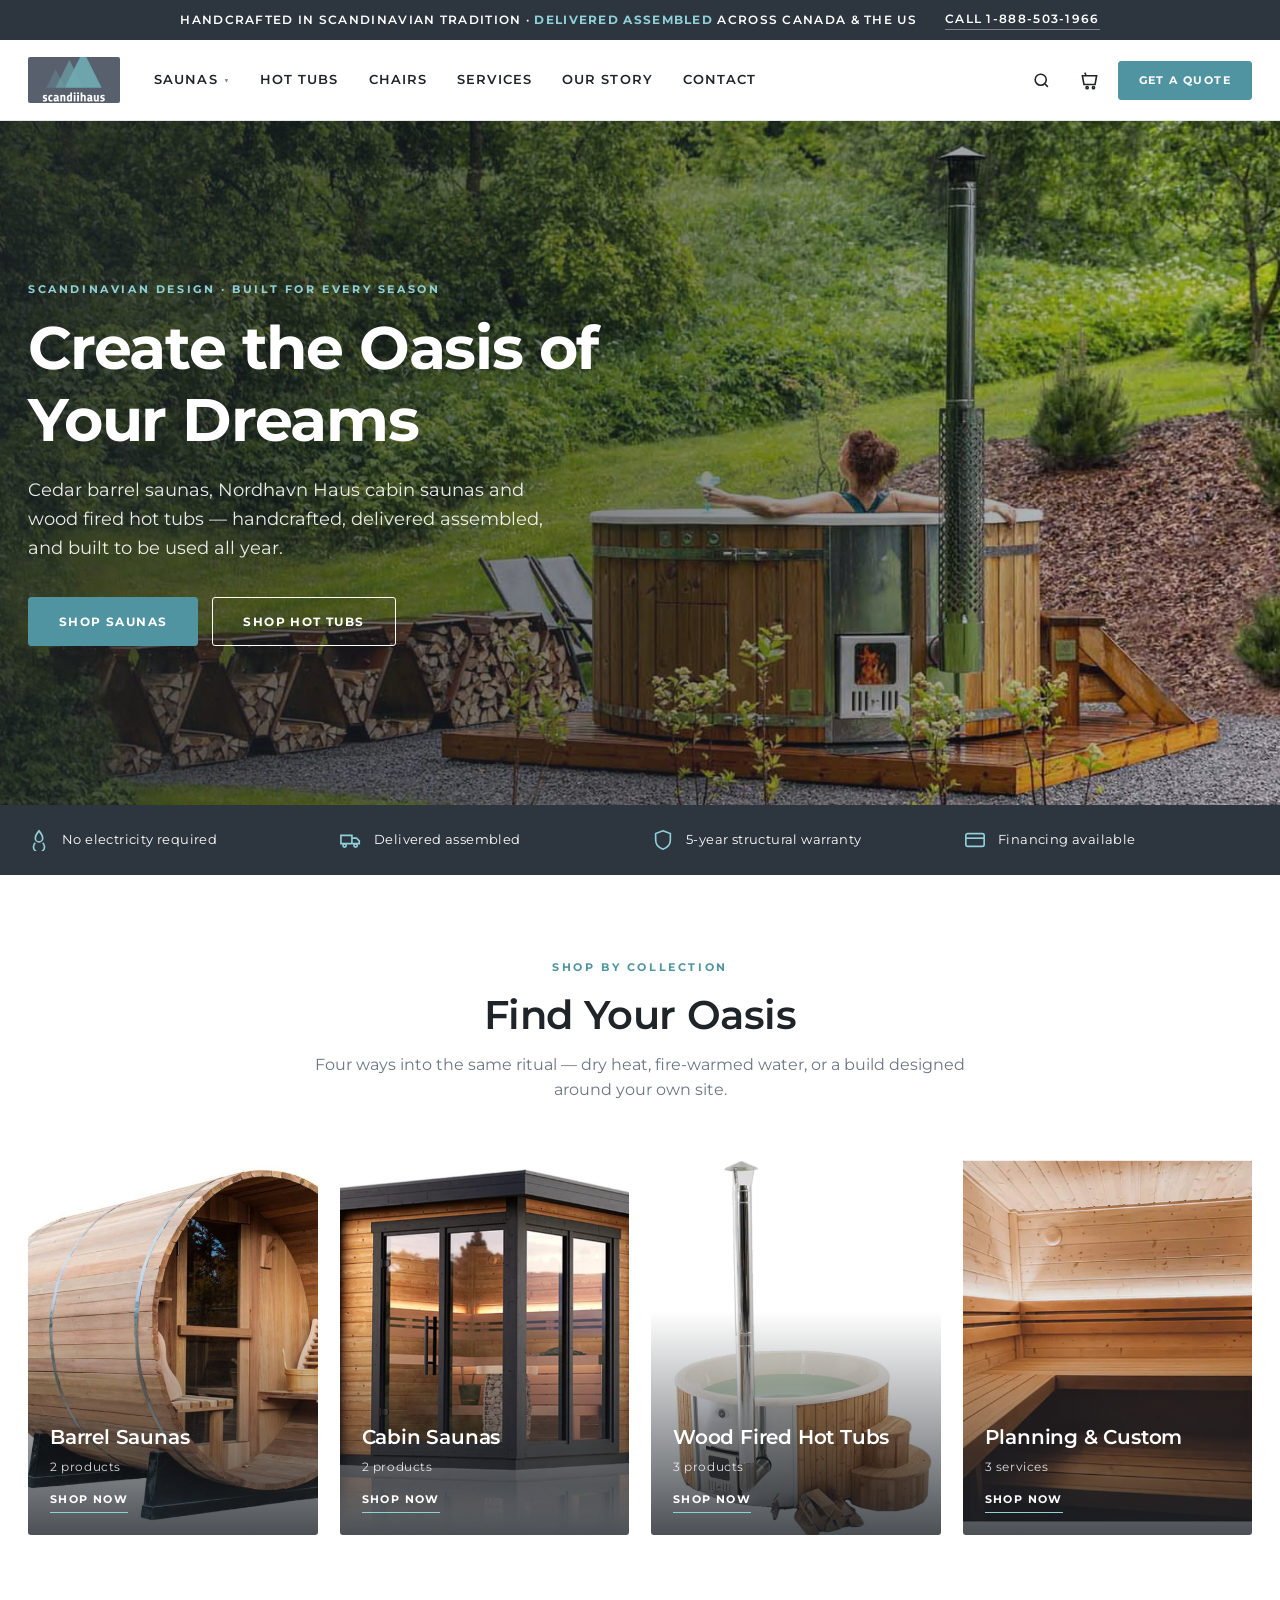
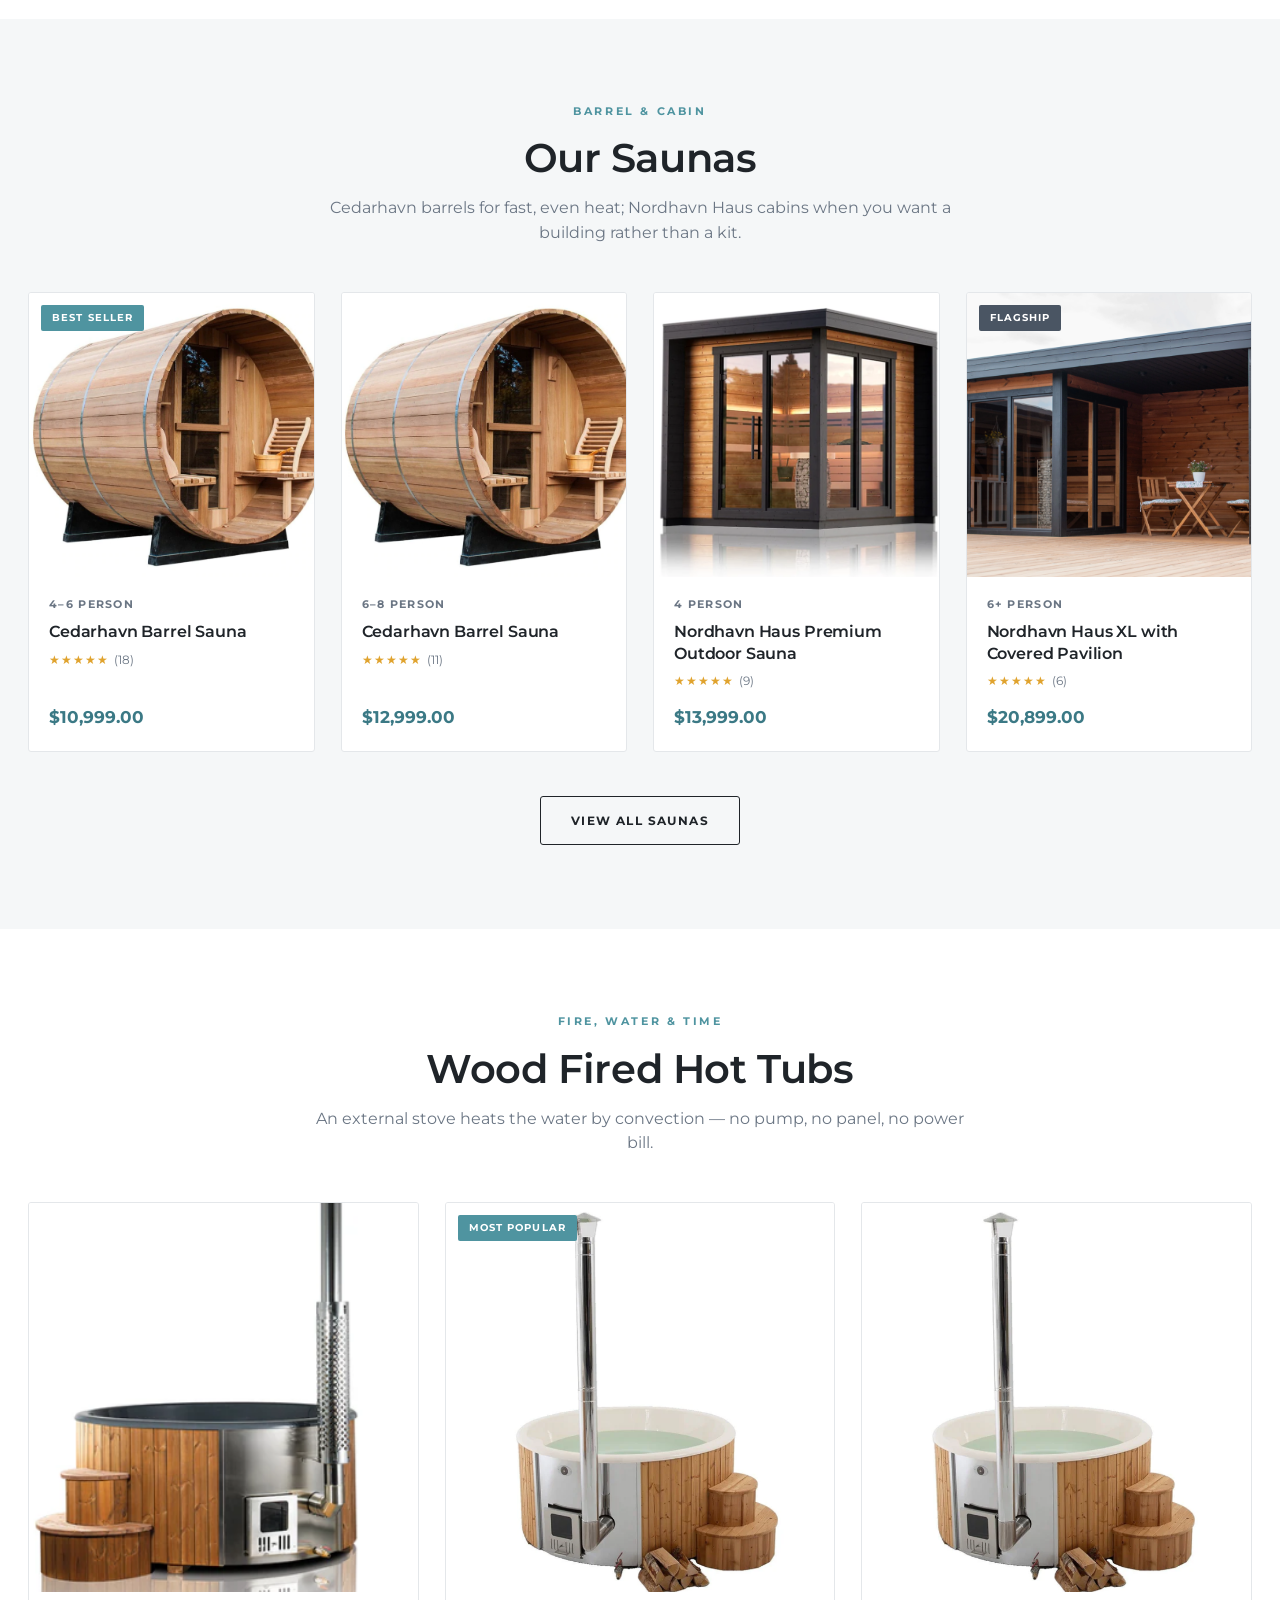
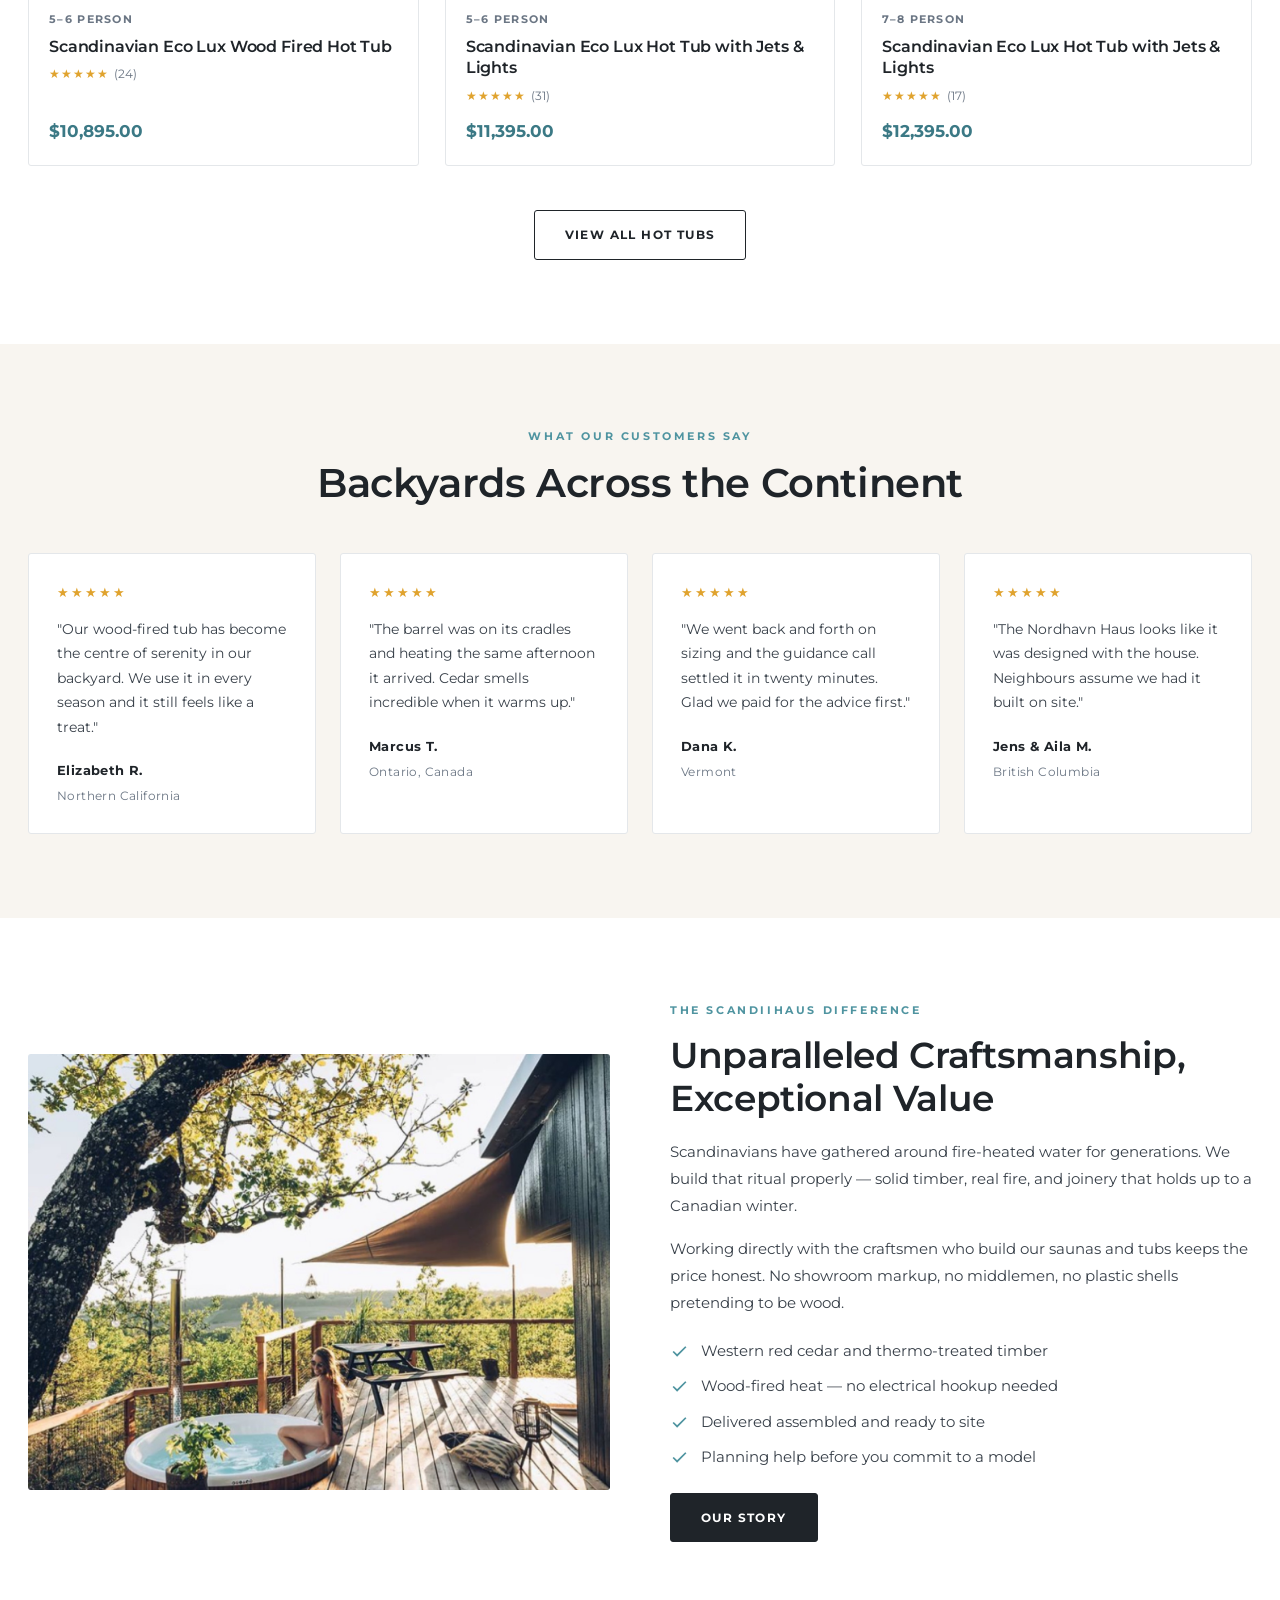
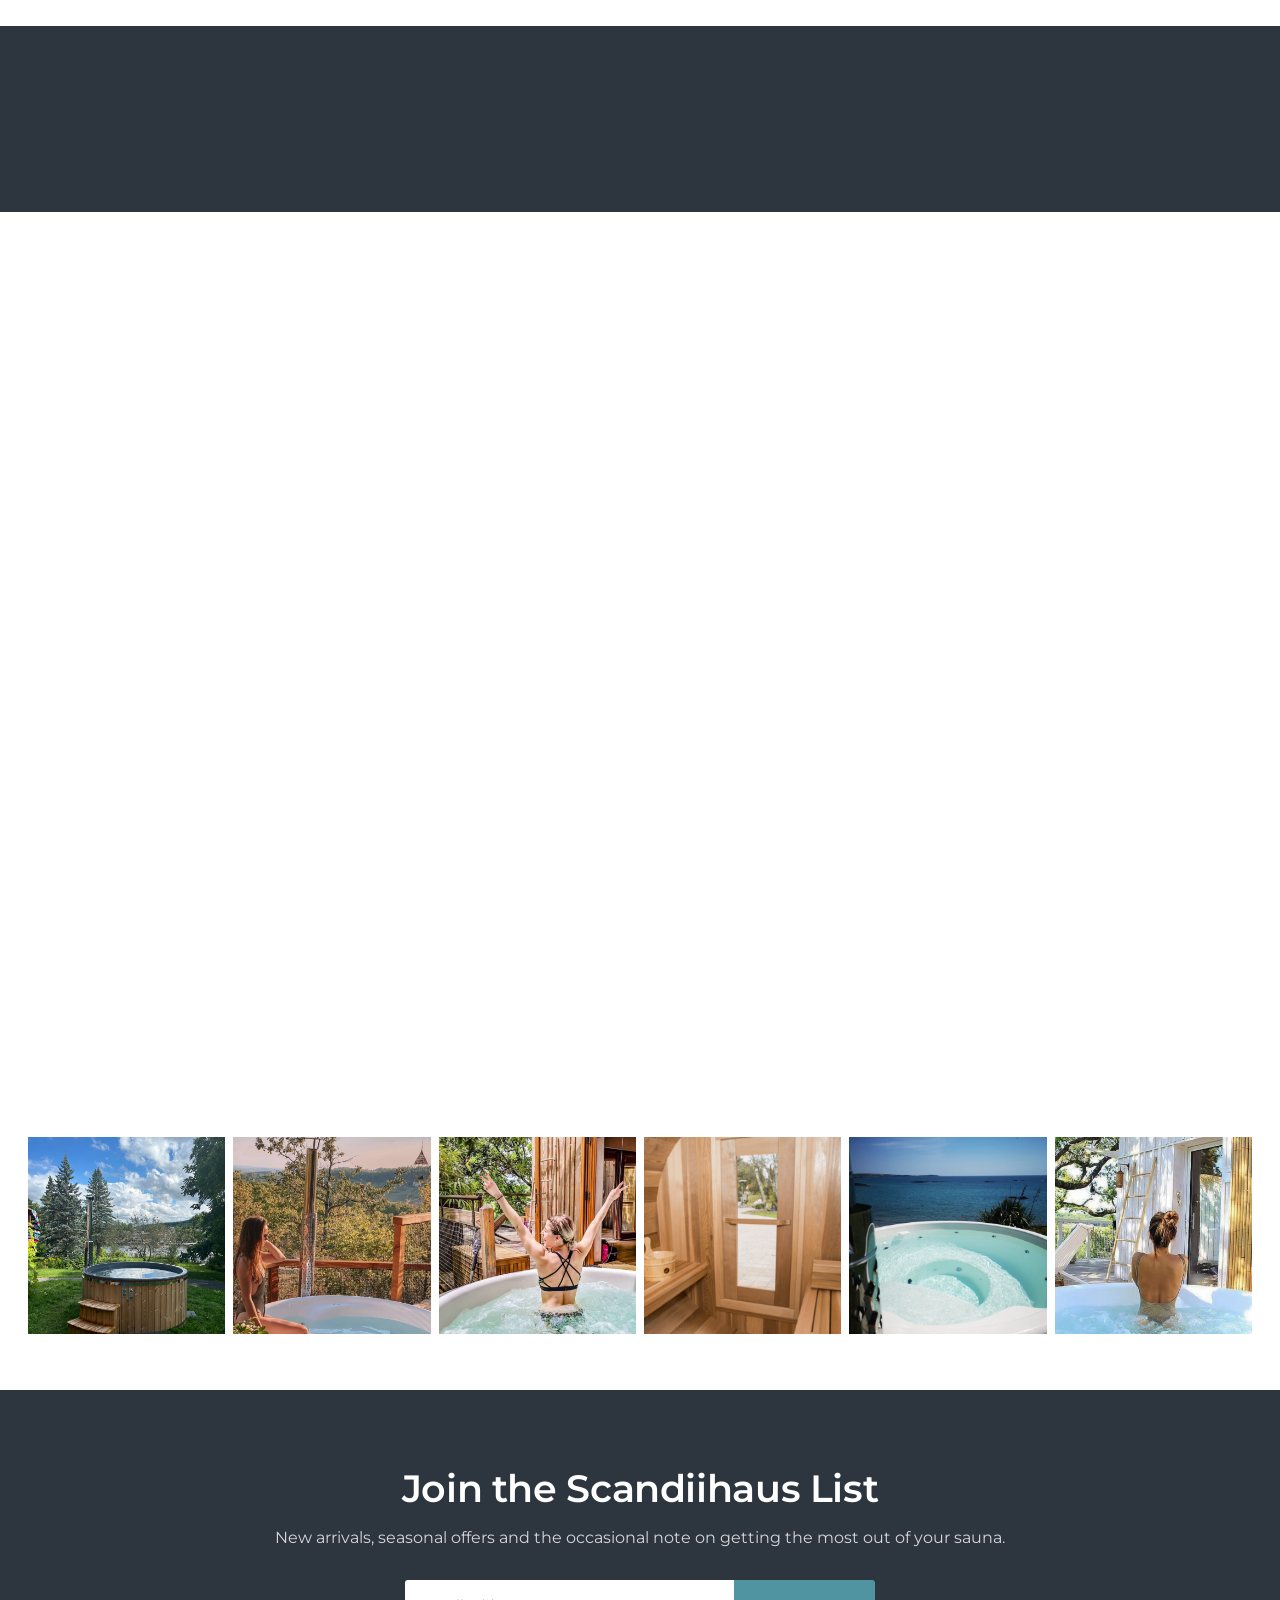
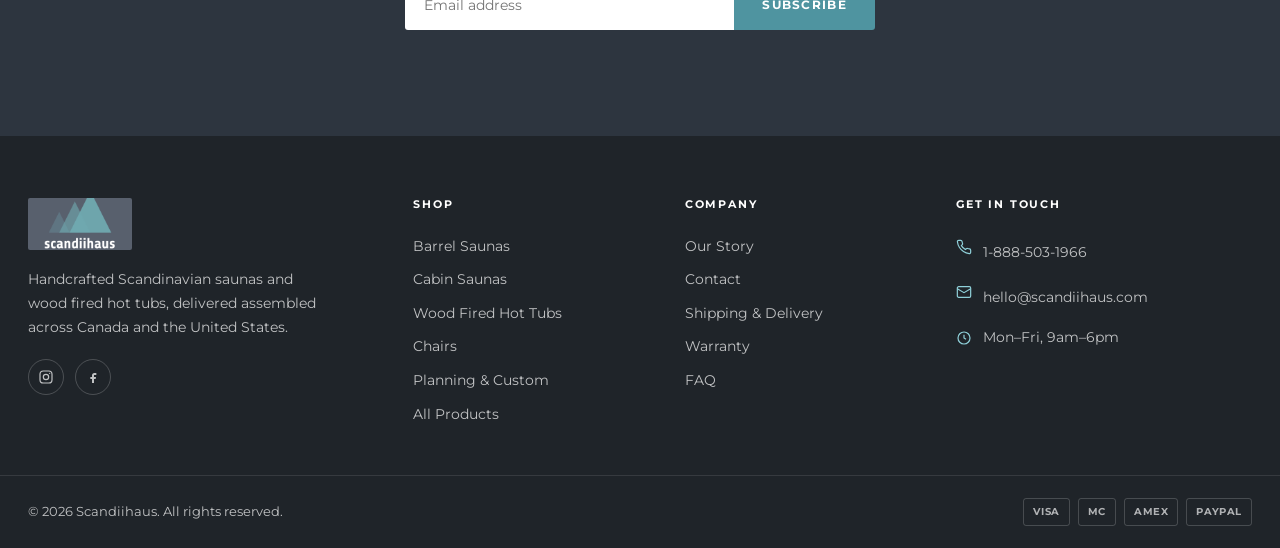
==== commit 96532cc3: "Add Chairs category and the Sitta lounge chair Chairs is now a top-level nav item and appears in the" ====
--- a/index.html
+++ b/index.html
@@ -38,6 +38,7 @@
             <a href="shop.html?cat=barrel-saunas,cabin-saunas">All Saunas</a>
             <a href="shop.html?cat=barrel-saunas">Barrel Saunas</a>
             <a href="shop.html?cat=cabin-saunas">Cabin Saunas</a>
+            <a href="shop.html?cat=chairs">Chairs</a>
             <a href="shop.html?cat=services">Custom Builds</a>
           </div>
           <div class="mega__col">
@@ -59,6 +60,7 @@
         </div>
       </li>
       <li><a class="nav__link" href="shop.html?cat=hot-tubs">Hot Tubs</a></li>
+      <li><a class="nav__link" href="shop.html?cat=chairs">Chairs</a></li>
       <li><a class="nav__link" href="shop.html?cat=services">Services</a></li>
       <li><a class="nav__link" href="about.html">Our Story</a></li>
       <li><a class="nav__link" href="contact.html">Contact</a></li>
@@ -308,6 +310,7 @@
       <a href="shop.html?cat=barrel-saunas">Barrel Saunas</a>
       <a href="shop.html?cat=cabin-saunas">Cabin Saunas</a>
       <a href="shop.html?cat=hot-tubs">Wood Fired Hot Tubs</a>
+      <a href="shop.html?cat=chairs">Chairs</a>
       <a href="shop.html?cat=services">Planning &amp; Custom</a>
       <a href="shop.html">All Products</a>
     </div>
@@ -358,6 +361,7 @@
   </div>
   <a class="m-link" href="shop.html?cat=barrel-saunas,cabin-saunas">Saunas</a>
   <a class="m-link" href="shop.html?cat=hot-tubs">Hot Tubs</a>
+  <a class="m-link" href="shop.html?cat=chairs">Chairs</a>
   <a class="m-link" href="shop.html?cat=services">Services</a>
   <a class="m-link" href="about.html">Our Story</a>
   <a class="m-link" href="contact.html">Contact</a>
